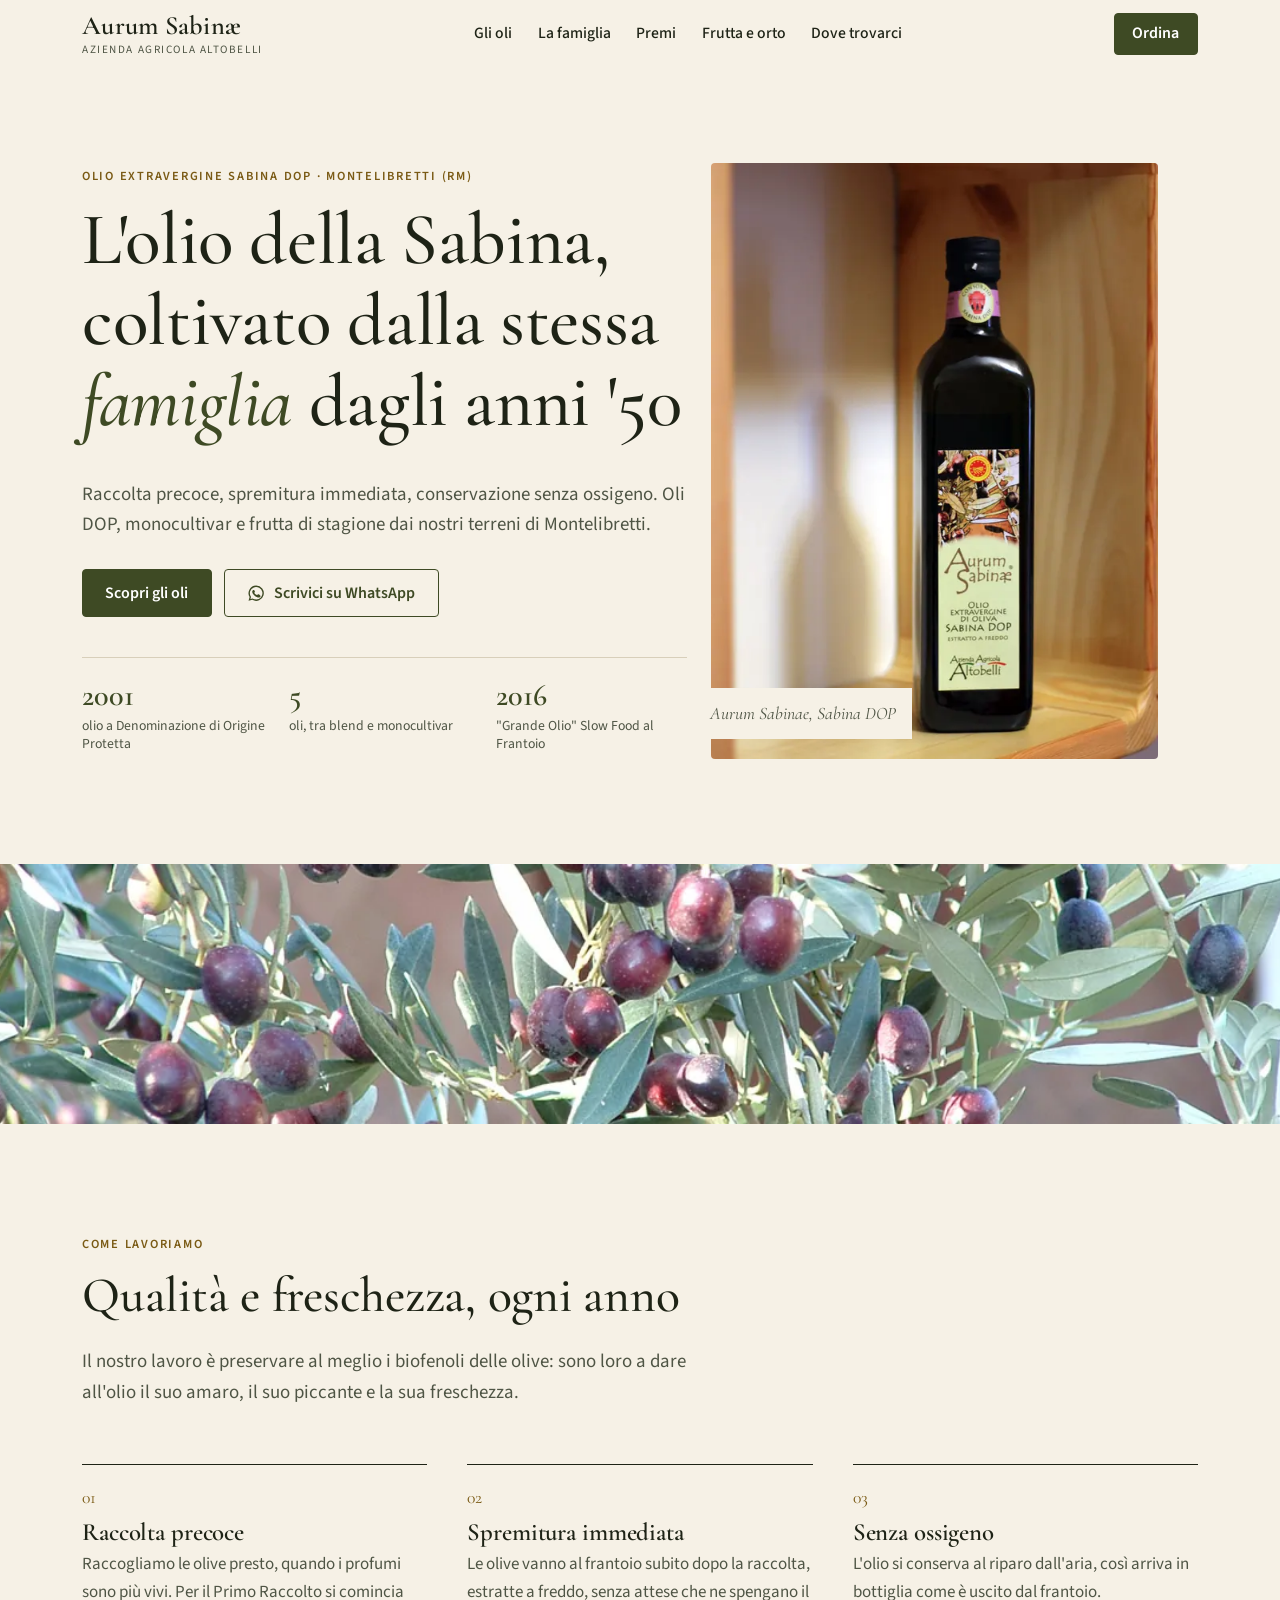
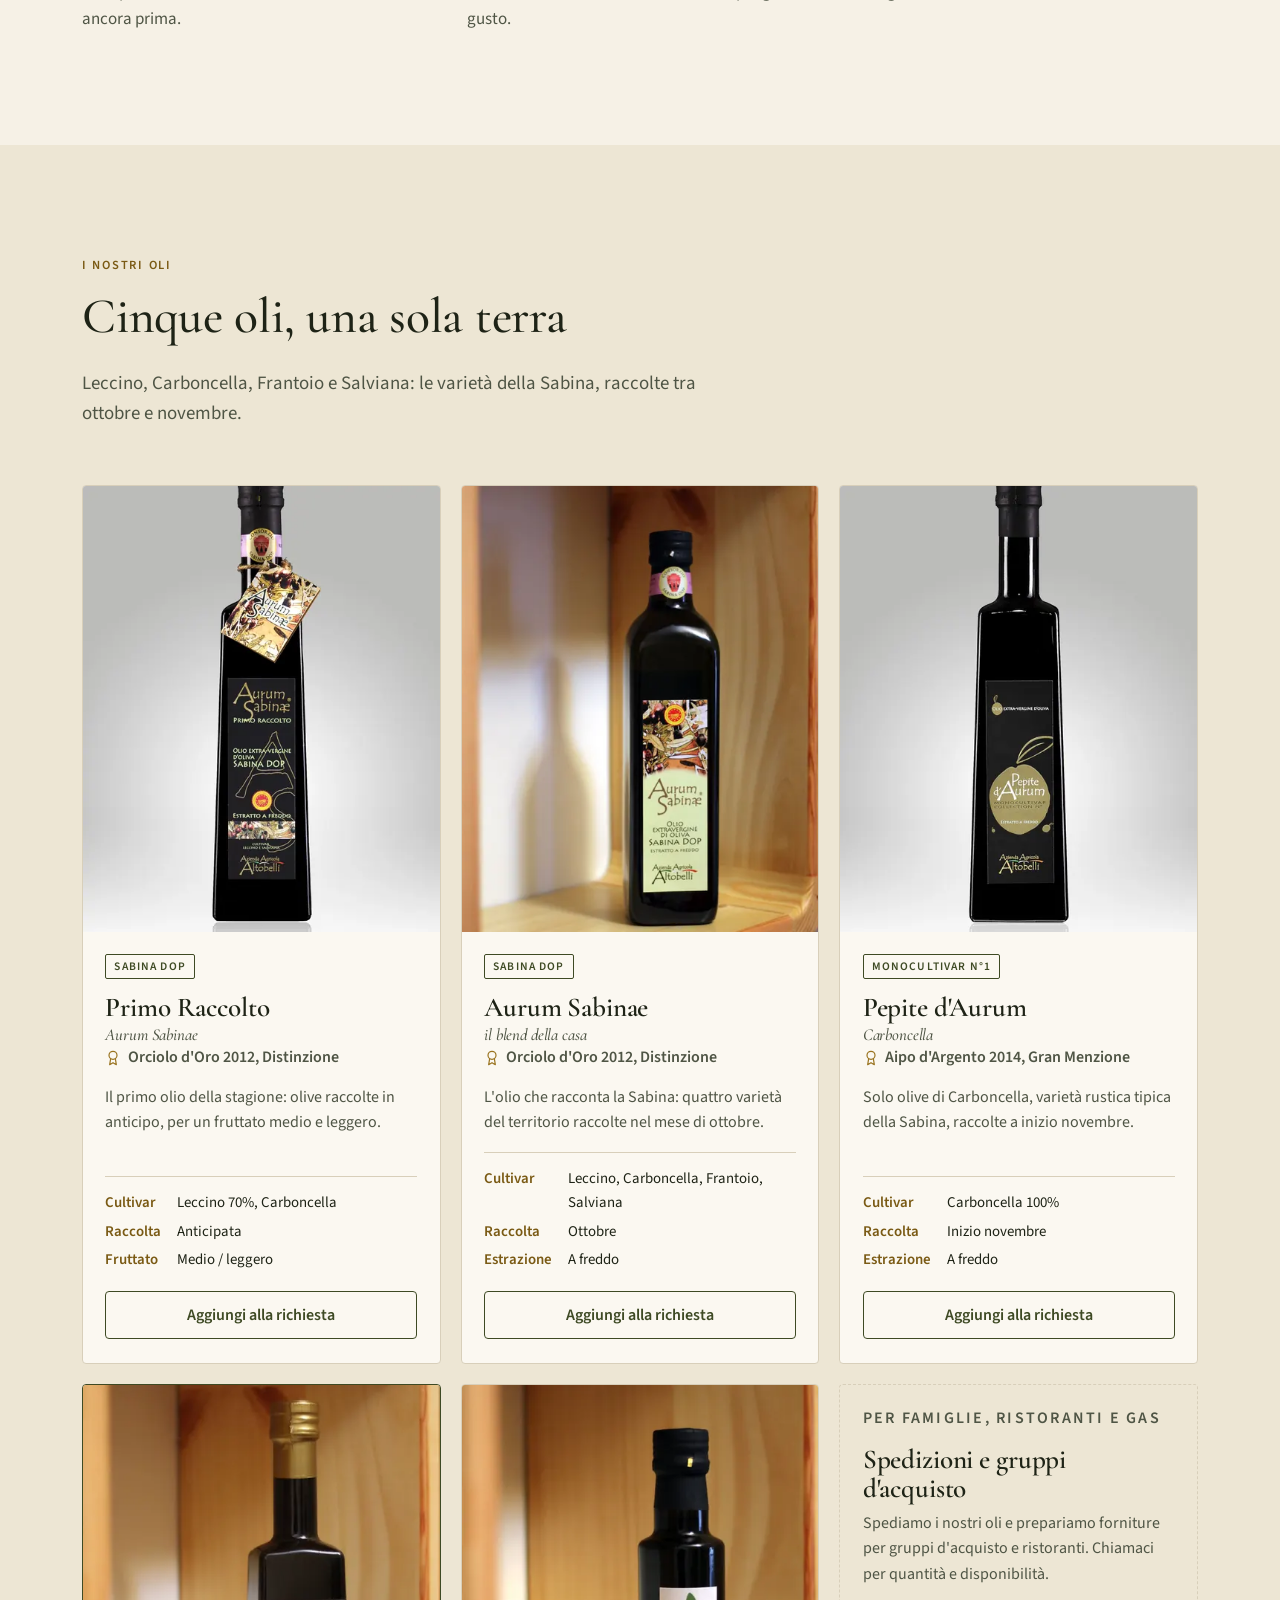
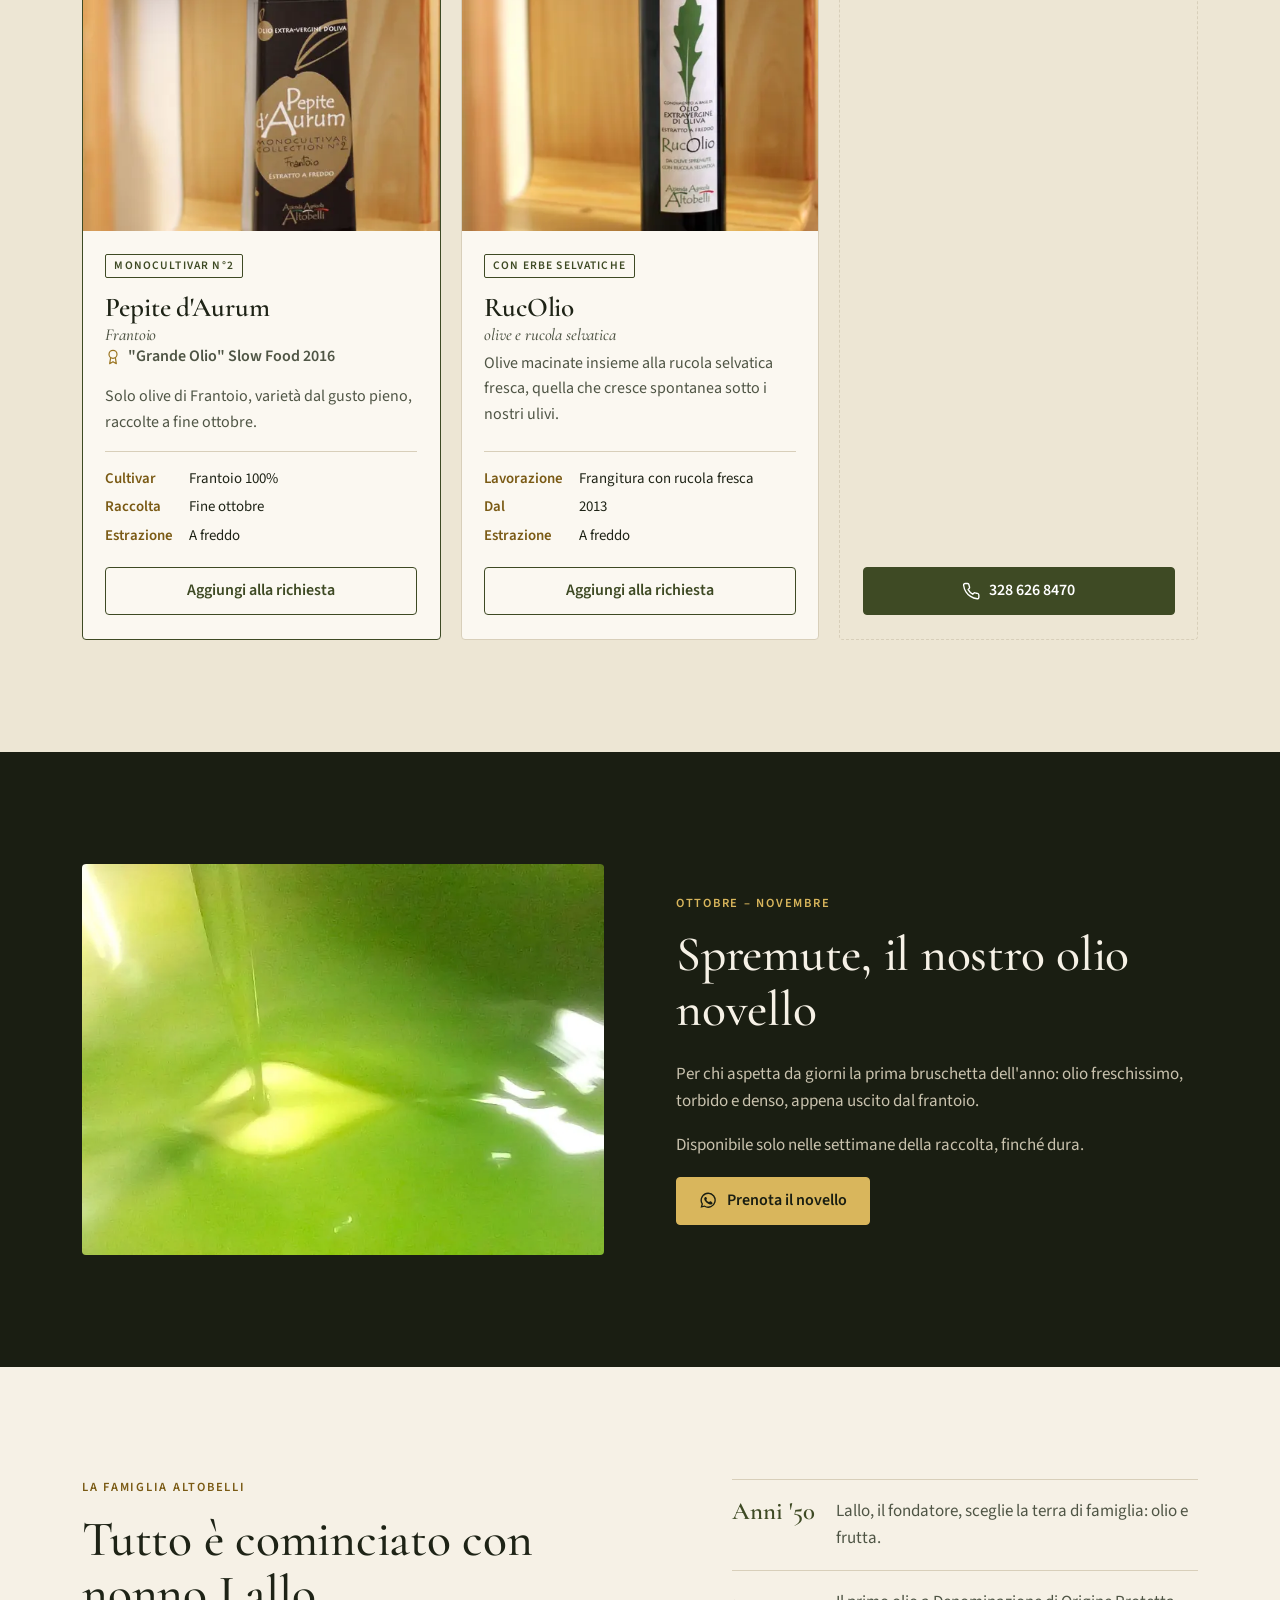
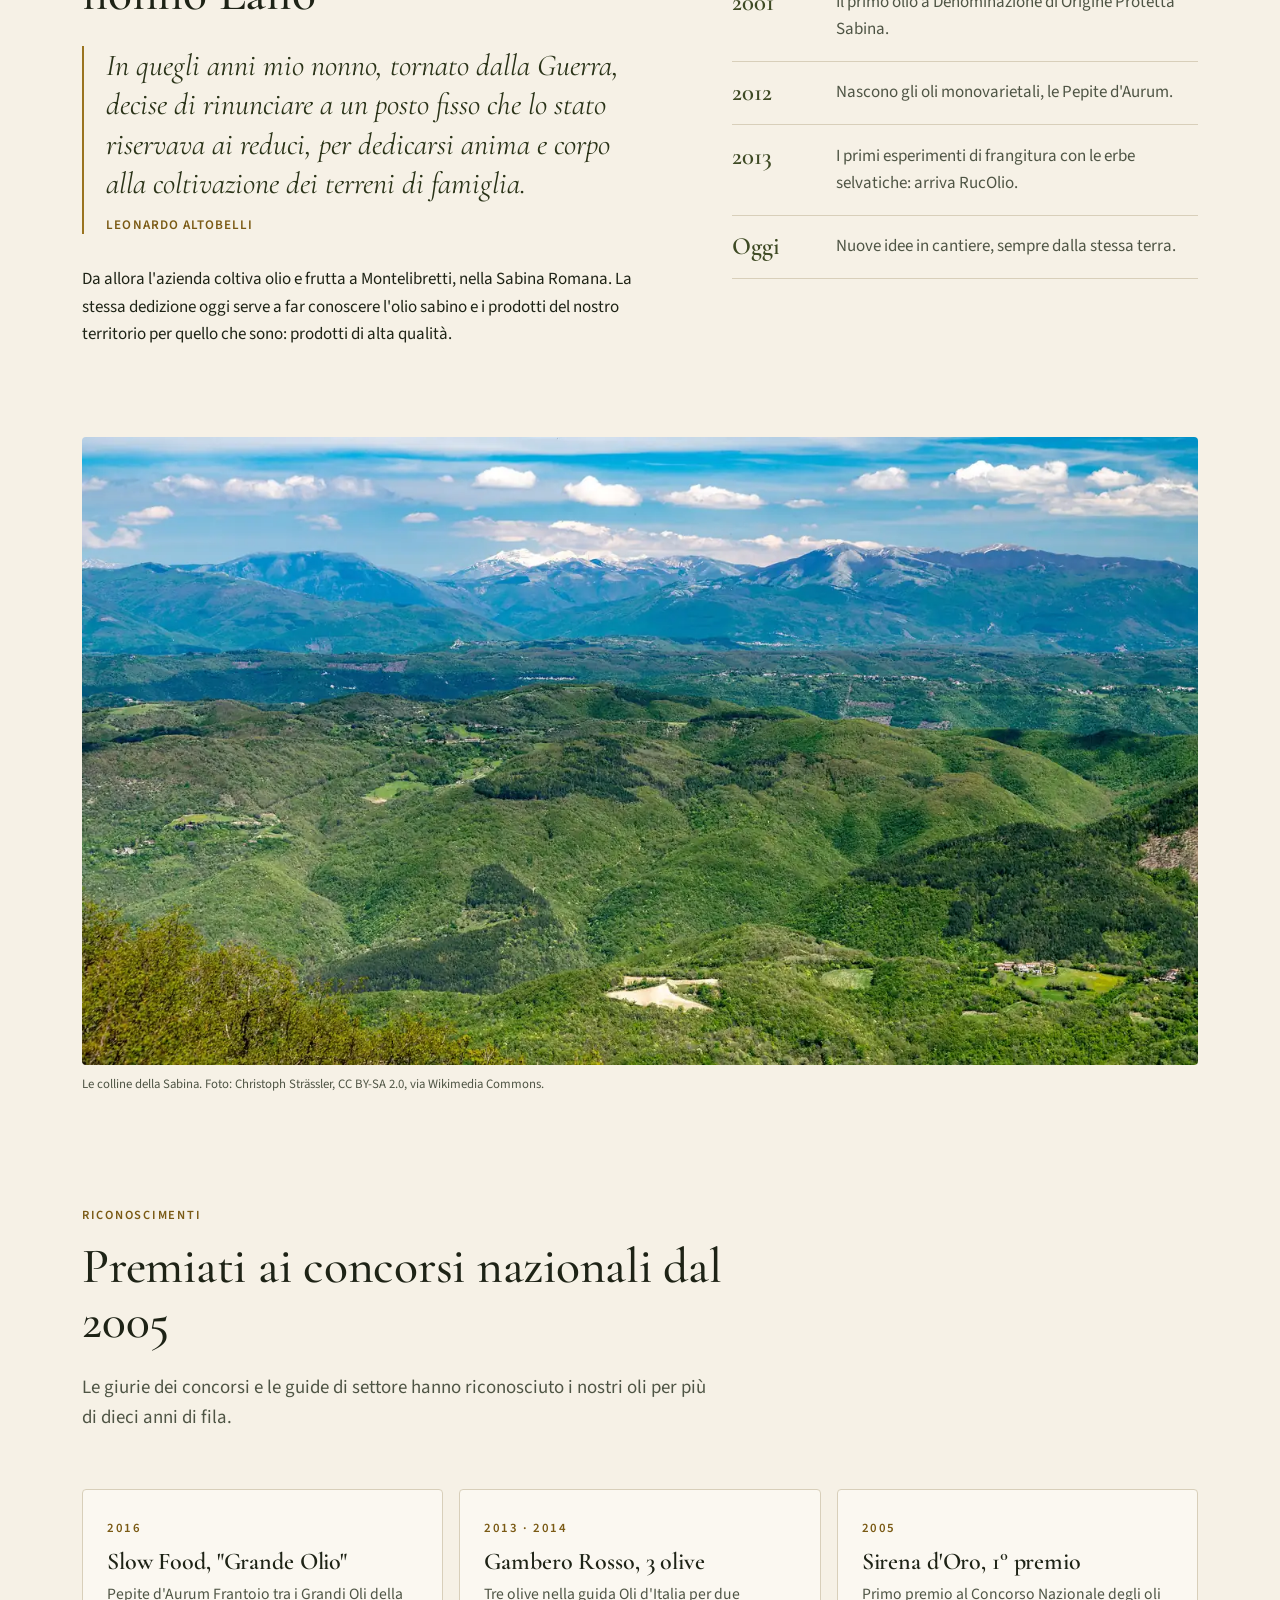
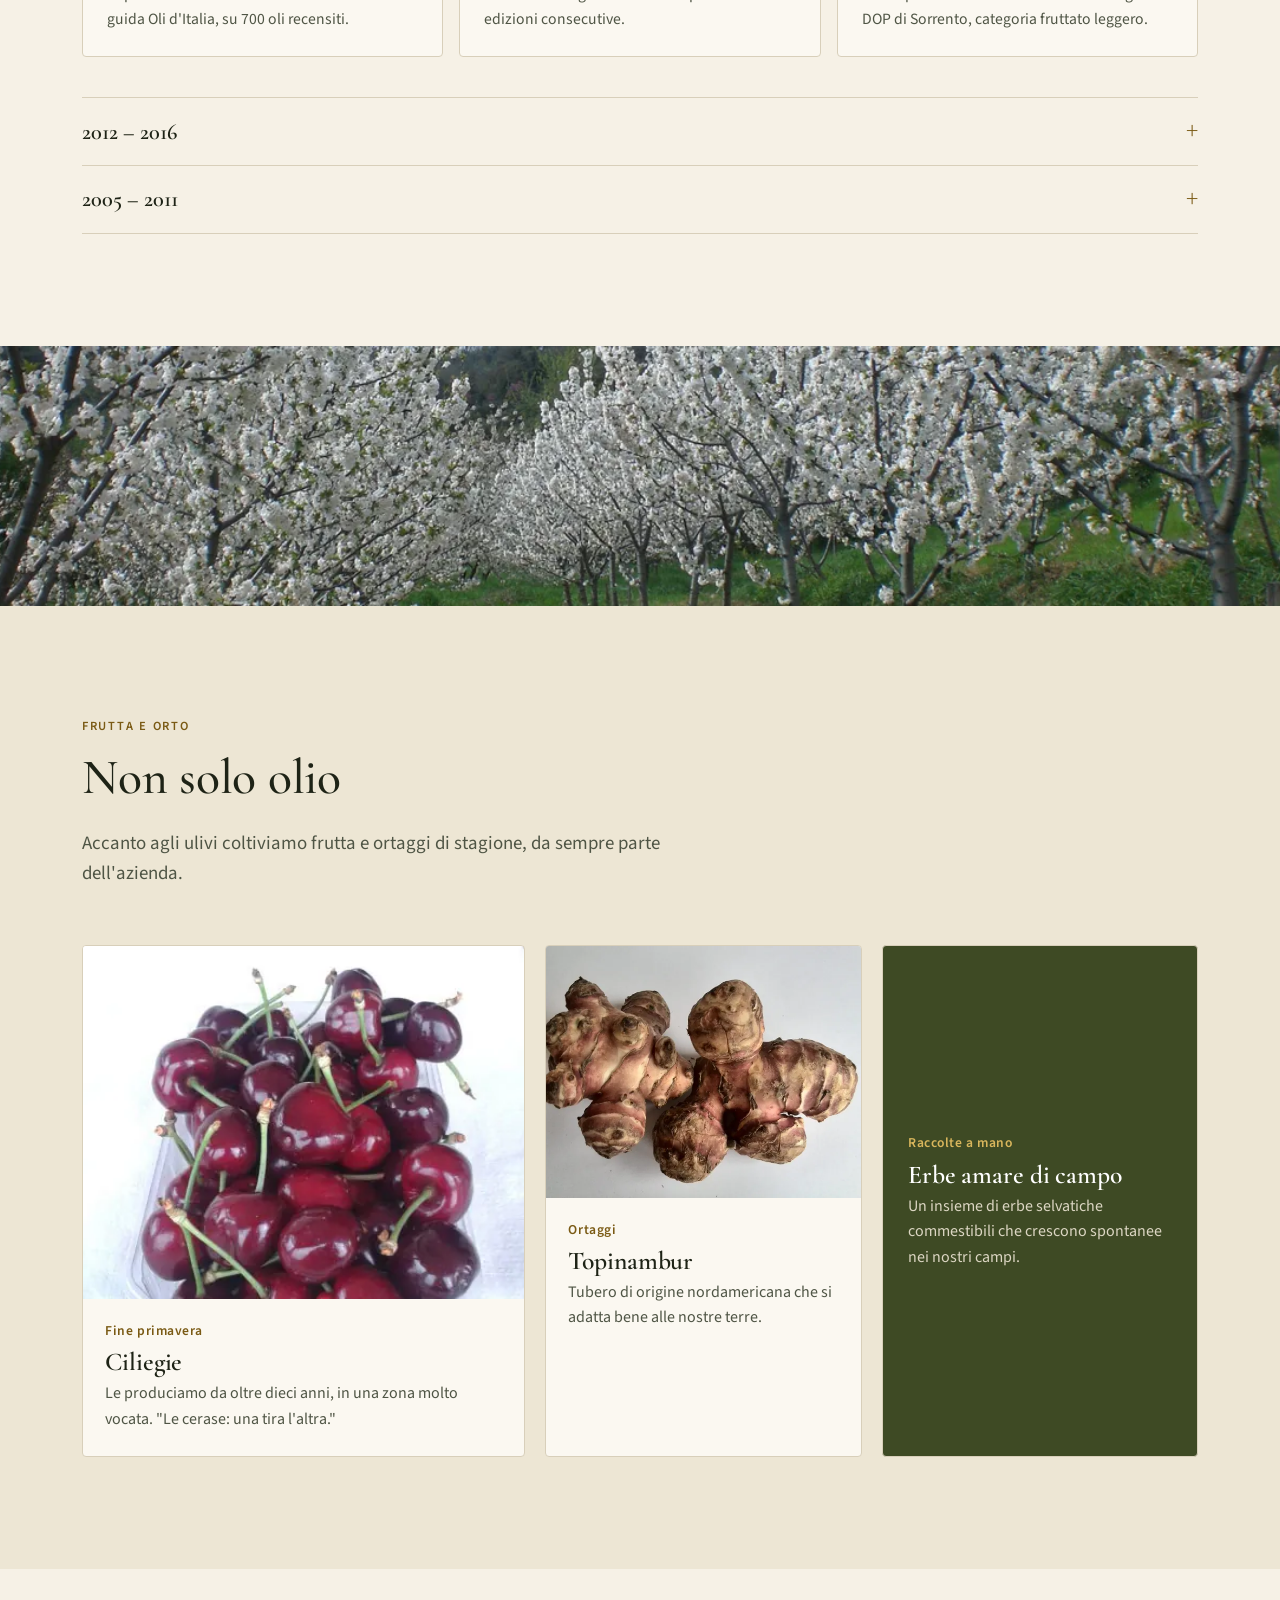
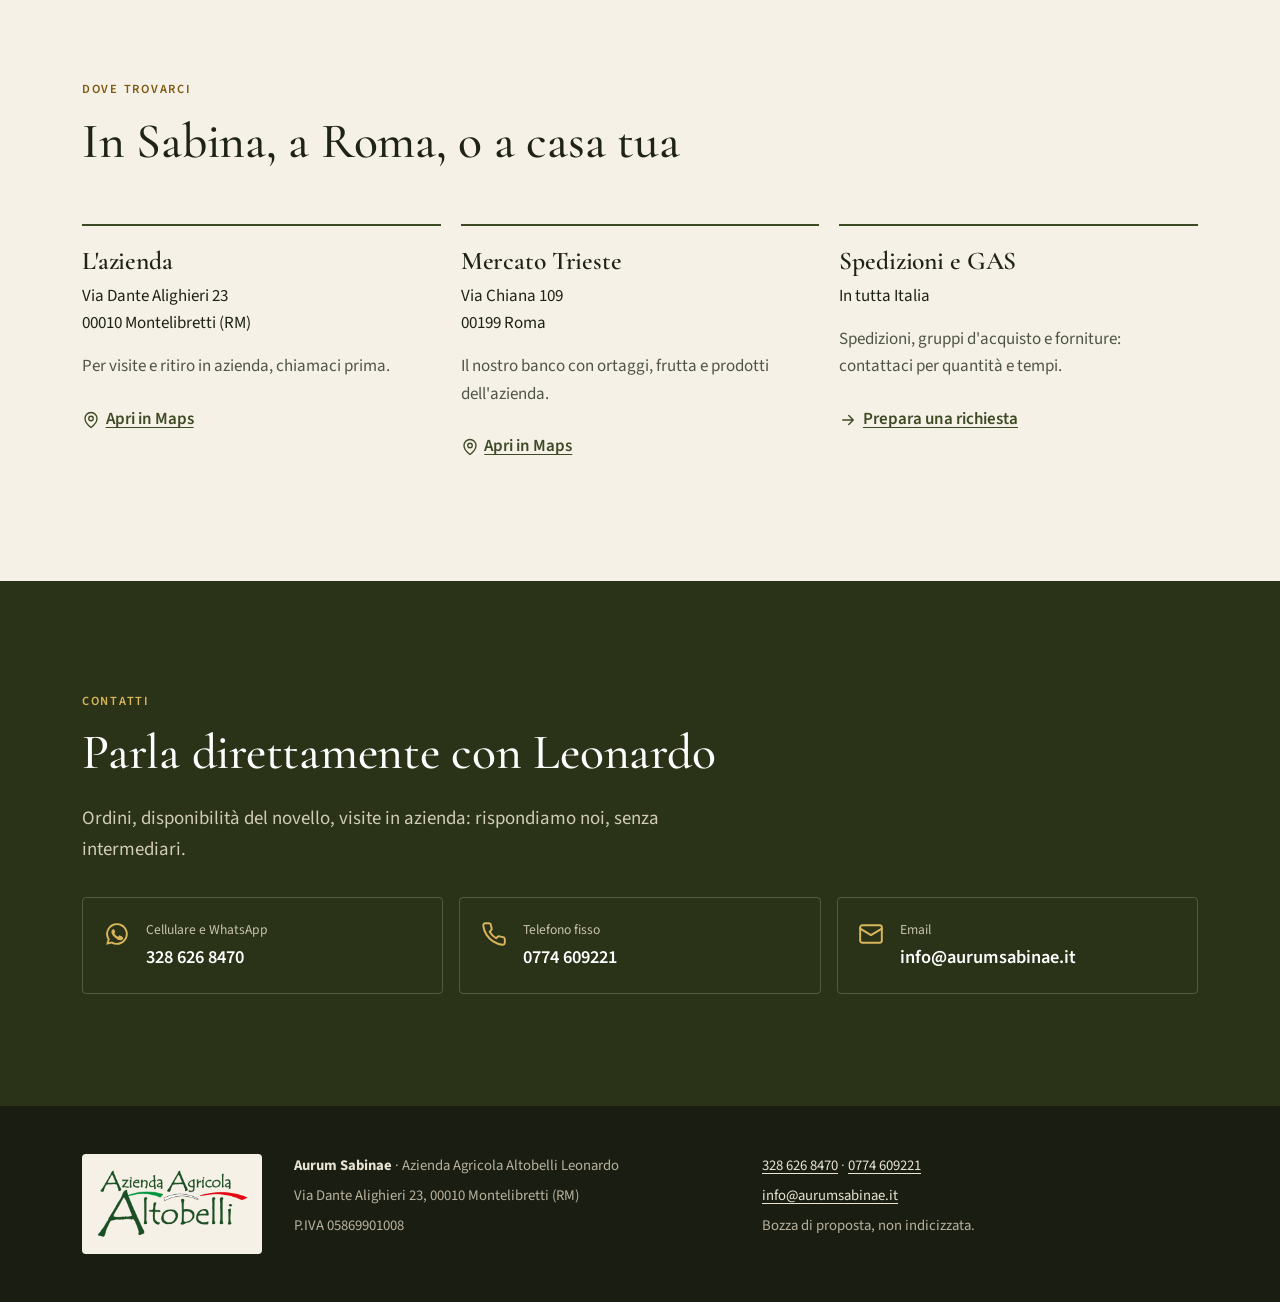
==== index.html @ de62188a "Bozza sito Aurum Sabinae Co-Authored-By: Claude Opus 5.5 <noreply@anthropic.com>" ====
<!doctype html>
<html lang="it">
<head>
  <meta charset="utf-8">
  <meta name="viewport" content="width=device-width, initial-scale=1">
  <meta name="robots" content="noindex">
  <title>Aurum Sabinae · Olio extravergine Sabina DOP da Montelibretti</title>
  <meta name="description" content="Azienda Agricola Altobelli: olio extravergine Sabina DOP, monocultivar Pepite d'Aurum, RucOlio e frutta di stagione, da Montelibretti nella Sabina Romana.">
  <meta name="theme-color" content="#F6F1E6">
  <link rel="preconnect" href="https://fonts.googleapis.com">
  <link rel="preconnect" href="https://fonts.gstatic.com" crossorigin>
  <link href="https://fonts.googleapis.com/css2?family=Cormorant+Garamond:ital,wght@0,500;0,600;1,500&family=Source+Sans+3:wght@400;600&display=swap" rel="stylesheet">
  <link rel="preload" as="image" href="img/hero-bottiglia-560.webp" imagesrcset="img/hero-bottiglia-560.webp 560w, img/hero-bottiglia-772.webp 772w" imagesizes="(min-width: 900px) 460px, 90vw">
  <link rel="stylesheet" href="css/style.css">
  <link rel="icon" href="data:image/svg+xml,%3Csvg xmlns='http://www.w3.org/2000/svg' viewBox='0 0 32 32'%3E%3Ccircle cx='16' cy='16' r='15' fill='%233E4A24'/%3E%3Ctext x='16' y='22' font-family='Georgia' font-size='17' text-anchor='middle' fill='%23D9B65C'%3EA%3C/text%3E%3C/svg%3E">
</head>
<body>
<svg width="0" height="0" style="position:absolute" aria-hidden="true">
  <symbol id="i-phone" viewBox="0 0 24 24" fill="none" stroke="currentColor" stroke-width="1.8" stroke-linecap="round" stroke-linejoin="round"><path d="M22 16.9v3a2 2 0 0 1-2.2 2 19.8 19.8 0 0 1-8.6-3.1 19.5 19.5 0 0 1-6-6A19.8 19.8 0 0 1 2.1 4.2 2 2 0 0 1 4.1 2h3a2 2 0 0 1 2 1.7c.1.9.4 1.9.7 2.8a2 2 0 0 1-.5 2.1L8 9.9a16 16 0 0 0 6 6l1.3-1.3a2 2 0 0 1 2.1-.4c.9.3 1.8.6 2.8.7a2 2 0 0 1 1.7 2z"/></symbol>
  <symbol id="i-wa" viewBox="0 0 24 24" fill="currentColor"><path d="M12 2a10 10 0 0 0-8.6 15.1L2 22l5-1.3A10 10 0 1 0 12 2zm0 18.2a8.2 8.2 0 0 1-4.2-1.1l-.3-.2-3 .8.8-2.9-.2-.3A8.2 8.2 0 1 1 12 20.2zm4.5-6.1c-.2-.1-1.5-.7-1.7-.8-.2-.1-.4-.1-.6.1l-.8 1c-.1.2-.3.2-.5.1a6.7 6.7 0 0 1-3.3-2.9c-.2-.4.2-.4.7-1.3.1-.2 0-.3 0-.4l-.8-1.8c-.2-.5-.4-.4-.6-.4h-.5a1 1 0 0 0-.7.3 3 3 0 0 0-.9 2.2 5.2 5.2 0 0 0 1.1 2.8 11.9 11.9 0 0 0 4.6 4c1.7.7 2.4.8 3.2.7.5-.1 1.5-.6 1.8-1.2.2-.6.2-1.1.1-1.2l-.5-.3z"/></symbol>
  <symbol id="i-mail" viewBox="0 0 24 24" fill="none" stroke="currentColor" stroke-width="1.8" stroke-linecap="round" stroke-linejoin="round"><rect x="2" y="4" width="20" height="16" rx="2"/><path d="m22 7-10 6L2 7"/></symbol>
  <symbol id="i-pin" viewBox="0 0 24 24" fill="none" stroke="currentColor" stroke-width="1.8" stroke-linecap="round" stroke-linejoin="round"><path d="M20 10c0 6-8 12-8 12S4 16 4 10a8 8 0 0 1 16 0z"/><circle cx="12" cy="10" r="3"/></symbol>
  <symbol id="i-arrow" viewBox="0 0 24 24" fill="none" stroke="currentColor" stroke-width="1.8" stroke-linecap="round" stroke-linejoin="round"><path d="M5 12h14M13 6l6 6-6 6"/></symbol>
  <symbol id="i-award" viewBox="0 0 24 24" fill="none" stroke="currentColor" stroke-width="1.8" stroke-linecap="round" stroke-linejoin="round"><circle cx="12" cy="8" r="6"/><path d="M15.5 13 17 22l-5-3-5 3 1.5-9"/></symbol>
  <symbol id="i-menu" viewBox="0 0 24 24" fill="none" stroke="currentColor" stroke-width="1.8" stroke-linecap="round"><path d="M4 7h16M4 12h16M4 17h16"/></symbol>
</svg>

<a class="skip" href="#contenuto">Vai al contenuto</a>

<header class="site-header" id="top">
  <div class="wrap">
    <a class="brand" href="index.html" aria-label="Aurum Sabinae, home">
      <span class="brand__name">Aurum Sabinæ</span>
      <span class="brand__sub">Azienda Agricola Altobelli</span>
    </a>
    <nav class="nav" aria-label="Principale">
      <ul>
        <li><a href="#oli">Gli oli</a></li>
        <li><a href="#famiglia">La famiglia</a></li>
        <li><a href="#premi">Premi</a></li>
        <li><a href="#frutta">Frutta e orto</a></li>
        <li><a href="#dove">Dove trovarci</a></li>
      </ul>
    </nav>
    <a class="btn header-cta" href="ordina.html">Ordina</a>
    <button class="menu-btn" type="button" aria-expanded="false" aria-controls="mobile-nav">
      <svg aria-hidden="true"><use href="#i-menu"/></svg>Menu
    </button>
  </div>
  <nav class="mobile-nav" id="mobile-nav" aria-label="Menu mobile" hidden>
    <ul>
      <li><a href="#oli">Gli oli</a></li>
      <li><a href="#famiglia">La famiglia</a></li>
      <li><a href="#premi">Premi</a></li>
      <li><a href="#frutta">Frutta e orto</a></li>
      <li><a href="#dove">Dove trovarci</a></li>
      <li><a href="ordina.html">Ordina</a></li>
    </ul>
  </nav>
</header>

<main id="contenuto">

  <section class="hero" aria-labelledby="hero-title">
    <div class="wrap">
      <div>
        <p class="eyebrow">Olio extravergine Sabina DOP · Montelibretti (RM)</p>
        <h1 id="hero-title">L'olio della Sabina, coltivato dalla stessa <em>famiglia</em> dagli anni '50</h1>
        <p class="lead">Raccolta precoce, spremitura immediata, conservazione senza ossigeno. Oli DOP, monocultivar e frutta di stagione dai nostri terreni di Montelibretti.</p>
        <div class="hero__actions">
          <a class="btn" href="#oli">Scopri gli oli</a>
          <a class="btn btn--ghost" href="https://wa.me/393286268470?text=Buongiorno%2C%20vorrei%20informazioni%20sull%27olio%20Aurum%20Sabinae" target="_blank" rel="noopener">
            <svg aria-hidden="true"><use href="#i-wa"/></svg>Scrivici su WhatsApp
          </a>
        </div>
        <ul class="hero__facts">
          <li><strong>2001</strong><span>olio a Denominazione di Origine Protetta</span></li>
          <li><strong>5</strong><span>oli, tra blend e monocultivar</span></li>
          <li><strong>2016</strong><span>"Grande Olio" Slow Food al Frantoio</span></li>
        </ul>
      </div>
      <figure class="hero__media">
        <img src="img/hero-bottiglia-560.webp" srcset="img/hero-bottiglia-560.webp 560w, img/hero-bottiglia-772.webp 772w" sizes="(min-width: 900px) 460px, 90vw" width="560" height="746" alt="Bottiglia di olio extravergine Aurum Sabinae Sabina DOP su una mensola di legno" fetchpriority="high">
        <figcaption>Aurum Sabinae, Sabina DOP</figcaption>
      </figure>
    </div>
  </section>

  <figure class="band">
    <img src="img/olive-1170.webp" width="1170" height="220" alt="Rami di ulivo carichi di olive mature" loading="lazy">
  </figure>

  <section class="section" aria-labelledby="metodo-title">
    <div class="wrap">
      <div class="section-head reveal">
        <p class="eyebrow">Come lavoriamo</p>
        <h2 id="metodo-title">Qualità e freschezza, ogni anno</h2>
        <p class="lead">Il nostro lavoro è preservare al meglio i biofenoli delle olive: sono loro a dare all'olio il suo amaro, il suo piccante e la sua freschezza.</p>
      </div>
      <ol class="method reveal">
        <li>
          <h3>Raccolta precoce</h3>
          <p>Raccogliamo le olive presto, quando i profumi sono più vivi. Per il Primo Raccolto si comincia ancora prima.</p>
        </li>
        <li>
          <h3>Spremitura immediata</h3>
          <p>Le olive vanno al frantoio subito dopo la raccolta, estratte a freddo, senza attese che ne spengano il gusto.</p>
        </li>
        <li>
          <h3>Senza ossigeno</h3>
          <p>L'olio si conserva al riparo dall'aria, così arriva in bottiglia come è uscito dal frantoio.</p>
        </li>
      </ol>
    </div>
  </section>

  <section class="section oils" id="oli" aria-labelledby="oli-title">
    <div class="wrap">
      <div class="section-head reveal">
        <p class="eyebrow">I nostri oli</p>
        <h2 id="oli-title">Cinque oli, una sola terra</h2>
        <p class="lead">Leccino, Carboncella, Frantoio e Salviana: le varietà della Sabina, raccolte tra ottobre e novembre.</p>
      </div>

      <div class="oil-grid">
        <article class="oil reveal">
          <div class="oil__img"><img src="img/primo-raccolto-480.webp" srcset="img/primo-raccolto-480.webp 480w, img/primo-raccolto-760.webp 760w" sizes="(min-width: 1000px) 370px, (min-width: 620px) 45vw, 92vw" width="480" height="600" alt="Bottiglia di Aurum Sabinae Primo Raccolto" loading="lazy"></div>
          <div class="oil__body">
            <span class="tag">Sabina DOP</span>
            <h3>Primo Raccolto <small>Aurum Sabinae</small></h3>
            <p class="award"><svg aria-hidden="true"><use href="#i-award"/></svg>Orciolo d'Oro 2012, Distinzione</p>
            <p>Il primo olio della stagione: olive raccolte in anticipo, per un fruttato medio e leggero.</p>
            <dl class="specs">
              <dt>Cultivar</dt><dd>Leccino 70%, Carboncella</dd>
              <dt>Raccolta</dt><dd>Anticipata</dd>
              <dt>Fruttato</dt><dd>Medio / leggero</dd>
            </dl>
            <a class="btn btn--ghost" href="ordina.html#primo-raccolto">Aggiungi alla richiesta</a>
          </div>
        </article>

        <article class="oil reveal">
          <div class="oil__img"><img src="img/aurum-sabinae-480.webp" srcset="img/aurum-sabinae-480.webp 480w, img/aurum-sabinae-760.webp 760w" sizes="(min-width: 1000px) 370px, (min-width: 620px) 45vw, 92vw" width="480" height="600" alt="Bottiglia di Aurum Sabinae Sabina DOP" loading="lazy"></div>
          <div class="oil__body">
            <span class="tag">Sabina DOP</span>
            <h3>Aurum Sabinae <small>il blend della casa</small></h3>
            <p class="award"><svg aria-hidden="true"><use href="#i-award"/></svg>Orciolo d'Oro 2012, Distinzione</p>
            <p>L'olio che racconta la Sabina: quattro varietà del territorio raccolte nel mese di ottobre.</p>
            <dl class="specs">
              <dt>Cultivar</dt><dd>Leccino, Carboncella, Frantoio, Salviana</dd>
              <dt>Raccolta</dt><dd>Ottobre</dd>
              <dt>Estrazione</dt><dd>A freddo</dd>
            </dl>
            <a class="btn btn--ghost" href="ordina.html#aurum-sabinae">Aggiungi alla richiesta</a>
          </div>
        </article>

        <article class="oil reveal">
          <div class="oil__img"><img src="img/pepite-carboncella-480.webp" srcset="img/pepite-carboncella-480.webp 480w, img/pepite-carboncella-760.webp 760w" sizes="(min-width: 1000px) 370px, (min-width: 620px) 45vw, 92vw" width="480" height="600" alt="Bottiglia di Pepite d'Aurum monocultivar" loading="lazy"></div>
          <div class="oil__body">
            <span class="tag">Monocultivar n°1</span>
            <h3>Pepite d'Aurum <small>Carboncella</small></h3>
            <p class="award"><svg aria-hidden="true"><use href="#i-award"/></svg>Aipo d'Argento 2014, Gran Menzione</p>
            <p>Solo olive di Carboncella, varietà rustica tipica della Sabina, raccolte a inizio novembre.</p>
            <dl class="specs">
              <dt>Cultivar</dt><dd>Carboncella 100%</dd>
              <dt>Raccolta</dt><dd>Inizio novembre</dd>
              <dt>Estrazione</dt><dd>A freddo</dd>
            </dl>
            <a class="btn btn--ghost" href="ordina.html#pepite-carboncella">Aggiungi alla richiesta</a>
          </div>
        </article>

        <article class="oil oil--feature reveal">
          <div class="oil__img"><img src="img/pepite-frantoio-480.webp" srcset="img/pepite-frantoio-480.webp 480w, img/pepite-frantoio-640.webp 640w" sizes="(min-width: 1000px) 370px, (min-width: 620px) 45vw, 92vw" width="480" height="599" alt="Bottiglia di Pepite d'Aurum monocultivar Frantoio" loading="lazy"></div>
          <div class="oil__body">
            <span class="tag">Monocultivar n°2</span>
            <h3>Pepite d'Aurum <small>Frantoio</small></h3>
            <p class="award"><svg aria-hidden="true"><use href="#i-award"/></svg>"Grande Olio" Slow Food 2016</p>
            <p>Solo olive di Frantoio, varietà dal gusto pieno, raccolte a fine ottobre.</p>
            <dl class="specs">
              <dt>Cultivar</dt><dd>Frantoio 100%</dd>
              <dt>Raccolta</dt><dd>Fine ottobre</dd>
              <dt>Estrazione</dt><dd>A freddo</dd>
            </dl>
            <a class="btn btn--ghost" href="ordina.html#pepite-frantoio">Aggiungi alla richiesta</a>
          </div>
        </article>

        <article class="oil reveal">
          <div class="oil__img"><img src="img/rucolio-480.webp" srcset="img/rucolio-480.webp 480w, img/rucolio-700.webp 700w" sizes="(min-width: 1000px) 370px, (min-width: 620px) 45vw, 92vw" width="480" height="600" alt="Bottiglia di RucOlio, olio con rucola selvatica" loading="lazy"></div>
          <div class="oil__body">
            <span class="tag">Con erbe selvatiche</span>
            <h3>RucOlio <small>olive e rucola selvatica</small></h3>
            <p>Olive macinate insieme alla rucola selvatica fresca, quella che cresce spontanea sotto i nostri ulivi.</p>
            <dl class="specs">
              <dt>Lavorazione</dt><dd>Frangitura con rucola fresca</dd>
              <dt>Dal</dt><dd>2013</dd>
              <dt>Estrazione</dt><dd>A freddo</dd>
            </dl>
            <a class="btn btn--ghost" href="ordina.html#rucolio">Aggiungi alla richiesta</a>
          </div>
        </article>

        <article class="oil reveal" style="justify-content:center;background:transparent;border-style:dashed">
          <div class="oil__body" style="justify-content:center">
            <p class="eyebrow">Per famiglie, ristoranti e GAS</p>
            <h3>Spedizioni e gruppi d'acquisto</h3>
            <p>Spediamo i nostri oli e prepariamo forniture per gruppi d'acquisto e ristoranti. Chiamaci per quantità e disponibilità.</p>
            <a class="btn" href="tel:+393286268470" style="margin-top:auto"><svg aria-hidden="true"><use href="#i-phone"/></svg>328 626 8470</a>
          </div>
        </article>
      </div>
    </div>
  </section>

  <section class="section novello" aria-labelledby="novello-title">
    <div class="wrap">
      <img src="img/olio-verde-788.webp" width="788" height="588" alt="Olio novello verde intenso appena spremuto" loading="lazy">
      <div class="reveal">
        <p class="eyebrow">Ottobre – novembre</p>
        <h2 id="novello-title">Spremute, il nostro olio novello</h2>
        <p>Per chi aspetta da giorni la prima bruschetta dell'anno: olio freschissimo, torbido e denso, appena uscito dal frantoio.</p>
        <p>Disponibile solo nelle settimane della raccolta, finché dura.</p>
        <a class="btn btn--light" href="https://wa.me/393286268470?text=Buongiorno%2C%20vorrei%20prenotare%20l%27olio%20novello%20Spremute" target="_blank" rel="noopener"><svg aria-hidden="true"><use href="#i-wa"/></svg>Prenota il novello</a>
      </div>
    </div>
  </section>

  <section class="section" id="famiglia" aria-labelledby="famiglia-title">
    <div class="wrap story">
      <div class="reveal">
        <p class="eyebrow">La famiglia Altobelli</p>
        <h2 id="famiglia-title">Tutto è cominciato con nonno Lallo</h2>
        <blockquote class="quote">
          In quegli anni mio nonno, tornato dalla Guerra, decise di rinunciare a un posto fisso che lo stato riservava ai reduci, per dedicarsi anima e corpo alla coltivazione dei terreni di famiglia.
          <cite>Leonardo Altobelli</cite>
        </blockquote>
        <p>Da allora l'azienda coltiva olio e frutta a Montelibretti, nella Sabina Romana. La stessa dedizione oggi serve a far conoscere l'olio sabino e i prodotti del nostro territorio per quello che sono: prodotti di alta qualità.</p>
      </div>
      <div class="reveal">
        <ol class="timeline">
          <li><b>Anni '50</b><span>Lallo, il fondatore, sceglie la terra di famiglia: olio e frutta.</span></li>
          <li><b>2001</b><span>Il primo olio a Denominazione di Origine Protetta Sabina.</span></li>
          <li><b>2012</b><span>Nascono gli oli monovarietali, le Pepite d'Aurum.</span></li>
          <li><b>2013</b><span>I primi esperimenti di frangitura con le erbe selvatiche: arriva RucOlio.</span></li>
          <li><b>Oggi</b><span>Nuove idee in cantiere, sempre dalla stessa terra.</span></li>
        </ol>
      </div>
    </div>
    <div class="wrap" style="margin-top:clamp(3rem,6vw,4.5rem)">
      <figure class="territory reveal">
        <img src="img/sabina-colline-900.webp" srcset="img/sabina-colline-900.webp 900w, img/sabina-colline-1400.webp 1400w" sizes="(min-width: 1180px) 1116px, 94vw" width="900" height="506" alt="Panorama sulle colline della Sabina" loading="lazy">
        <figcaption>Le colline della Sabina. Foto: Christoph Strässler, CC BY-SA 2.0, via Wikimedia Commons.</figcaption>
      </figure>
    </div>
  </section>

  <section class="section" id="premi" aria-labelledby="premi-title" style="padding-top:0">
    <div class="wrap">
      <div class="section-head reveal">
        <p class="eyebrow">Riconoscimenti</p>
        <h2 id="premi-title">Premiati ai concorsi nazionali dal 2005</h2>
        <p class="lead">Le giurie dei concorsi e le guide di settore hanno riconosciuto i nostri oli per più di dieci anni di fila.</p>
      </div>
      <div class="awards-top">
        <article class="award-card reveal">
          <span class="year">2016</span>
          <h3>Slow Food, "Grande Olio"</h3>
          <p>Pepite d'Aurum Frantoio tra i Grandi Oli della guida Oli d'Italia, su 700 oli recensiti.</p>
        </article>
        <article class="award-card reveal">
          <span class="year">2013 · 2014</span>
          <h3>Gambero Rosso, 3 olive</h3>
          <p>Tre olive nella guida Oli d'Italia per due edizioni consecutive.</p>
        </article>
        <article class="award-card reveal">
          <span class="year">2005</span>
          <h3>Sirena d'Oro, 1° premio</h3>
          <p>Primo premio al Concorso Nazionale degli oli DOP di Sorrento, categoria fruttato leggero.</p>
        </article>
      </div>
      <div class="awards-list reveal">
        <details>
          <summary>2012 – 2016</summary>
          <ul>
            <li>2016 · Guida Oli d'Italia Slow Food: "Grande Olio" al monocultivar Frantoio</li>
            <li>2015 · Catalogo degli oli monovarietali ASSAM Marche: selezionato il monocultivar Carboncella</li>
            <li>2014 · Aipo d'Argento: Gran Menzione al Carboncella, categoria monovarietale</li>
            <li>2013 · 3 olive Gambero Rosso, guida Oli d'Italia 2014</li>
            <li>2012 · Orciolo d'Oro: Distinzione DOP fruttato leggero a Primo Raccolto e Aurum Sabinae</li>
            <li>2012 · Aipo d'Argento: Gran Menzione, olio DOP fruttato intenso</li>
            <li>2012 · Orii del Lazio: Menzione Speciale, Sabina DOP fruttato medio</li>
            <li>2012 · Ercole Olivario: finalista</li>
            <li>2012 · 3 olive Gambero Rosso, guida Oli d'Italia 2013</li>
          </ul>
        </details>
        <details>
          <summary>2005 – 2011</summary>
          <ul>
            <li>2011 · Orciolo d'Oro: Gran Menzione, fruttato leggero</li>
            <li>2010 · Migliori oli del Lazio, DOP Sabina fruttato leggero: 2° premio</li>
            <li>2010 · Orciolo d'Oro: Distinzione, fruttato leggero</li>
            <li>2009 · Migliori oli del Lazio, DOP Sabina fruttato leggero: 1° premio</li>
            <li>2009 · Orciolo d'Oro DOP e IGP: Gran Menzione, fruttato leggero</li>
            <li>2008 · Orciolo d'Oro: Distinzione, fruttato leggero</li>
            <li>2007 · Migliori oli del Lazio, DOP Sabina fruttato intenso: 1° premio</li>
            <li>2007 · Sirena d'Oro di Sorrento: Menzione di merito</li>
            <li>2006 · Migliori oli del Lazio, DOP Sabina fruttato intenso: 1° premio</li>
            <li>2006 · Orciolo d'Oro: 1° premio, fruttato leggero</li>
            <li>2006 · Sirena d'Oro di Sorrento: Menzione di merito</li>
            <li>2005 · Sirena d'Oro di Sorrento, oli DOP: 1° premio, fruttato leggero</li>
          </ul>
        </details>
      </div>
    </div>
  </section>

  <figure class="band">
    <img src="img/ciliegi-1170.webp" width="1170" height="220" alt="Filari di ciliegi in fiore" loading="lazy">
  </figure>

  <section class="section fruit" id="frutta" aria-labelledby="frutta-title">
    <div class="wrap">
      <div class="section-head reveal">
        <p class="eyebrow">Frutta e orto</p>
        <h2 id="frutta-title">Non solo olio</h2>
        <p class="lead">Accanto agli ulivi coltiviamo frutta e ortaggi di stagione, da sempre parte dell'azienda.</p>
      </div>
      <div class="fruit-grid">
        <article class="fruit-card fruit-card--wide reveal">
          <img src="img/ciliegie-408.webp" width="408" height="330" alt="Cestino di ciliegie rosse Aurum Sabinae" loading="lazy">
          <div>
            <span class="season">Fine primavera</span>
            <h3>Ciliegie</h3>
            <p>Le produciamo da oltre dieci anni, in una zona molto vocata. "Le cerase: una tira l'altra."</p>
          </div>
        </article>
        <article class="fruit-card reveal">
          <img src="img/topinambur-600.webp" width="600" height="480" alt="Tuberi di topinambur appena raccolti" loading="lazy">
          <div>
            <span class="season">Ortaggi</span>
            <h3>Topinambur</h3>
            <p>Tubero di origine nordamericana che si adatta bene alle nostre terre.</p>
          </div>
        </article>
        <article class="fruit-card herbs reveal">
          <div>
            <span class="season">Raccolte a mano</span>
            <h3>Erbe amare di campo</h3>
            <p>Un insieme di erbe selvatiche commestibili che crescono spontanee nei nostri campi.</p>
          </div>
        </article>
      </div>
    </div>
  </section>

  <section class="section" id="dove" aria-labelledby="dove-title">
    <div class="wrap">
      <div class="section-head reveal">
        <p class="eyebrow">Dove trovarci</p>
        <h2 id="dove-title">In Sabina, a Roma, o a casa tua</h2>
      </div>
      <div class="places">
        <div class="place reveal">
          <h3>L'azienda</h3>
          <address>Via Dante Alighieri 23<br>00010 Montelibretti (RM)</address>
          <p>Per visite e ritiro in azienda, chiamaci prima.</p>
          <a class="link-arrow" href="https://www.google.com/maps/search/?api=1&amp;query=Via+Dante+Alighieri+23%2C+00010+Montelibretti+RM" target="_blank" rel="noopener"><svg aria-hidden="true"><use href="#i-pin"/></svg>Apri in Maps</a>
        </div>
        <div class="place reveal">
          <h3>Mercato Trieste</h3>
          <address>Via Chiana 109<br>00199 Roma</address>
          <p>Il nostro banco con ortaggi, frutta e prodotti dell'azienda.</p>
          <a class="link-arrow" href="https://www.google.com/maps/search/?api=1&amp;query=Mercato+Trieste+Via+Chiana+109+Roma" target="_blank" rel="noopener"><svg aria-hidden="true"><use href="#i-pin"/></svg>Apri in Maps</a>
        </div>
        <div class="place reveal">
          <h3>Spedizioni e GAS</h3>
          <address>In tutta Italia</address>
          <p>Spedizioni, gruppi d'acquisto e forniture: contattaci per quantità e tempi.</p>
          <a class="link-arrow" href="ordina.html"><svg aria-hidden="true"><use href="#i-arrow"/></svg>Prepara una richiesta</a>
        </div>
      </div>
    </div>
  </section>

  <section class="section contact" id="contatti" aria-labelledby="contatti-title">
    <div class="wrap">
      <p class="eyebrow">Contatti</p>
      <h2 id="contatti-title">Parla direttamente con Leonardo</h2>
      <p class="lead">Ordini, disponibilità del novello, visite in azienda: rispondiamo noi, senza intermediari.</p>
      <div class="contact-grid">
        <a class="contact-item" href="https://wa.me/393286268470" target="_blank" rel="noopener">
          <svg aria-hidden="true"><use href="#i-wa"/></svg>
          <span><small>Cellulare e WhatsApp</small><strong>328 626 8470</strong></span>
        </a>
        <a class="contact-item" href="tel:+390774609221">
          <svg aria-hidden="true"><use href="#i-phone"/></svg>
          <span><small>Telefono fisso</small><strong>0774 609221</strong></span>
        </a>
        <a class="contact-item" href="mailto:info@aurumsabinae.it">
          <svg aria-hidden="true"><use href="#i-mail"/></svg>
          <span><small>Email</small><strong>info@aurumsabinae.it</strong></span>
        </a>
      </div>
    </div>
  </section>

</main>

<footer class="site-footer">
  <div class="wrap">
    <img src="img/logo-altobelli.png" width="480" height="252" alt="Azienda Agricola Altobelli" loading="lazy">
    <div>
      <p><strong style="color:#E9E3D2">Aurum Sabinae</strong> · Azienda Agricola Altobelli Leonardo</p>
      <p>Via Dante Alighieri 23, 00010 Montelibretti (RM)</p>
      <p>P.IVA 05869901008</p>
    </div>
    <div>
      <p><a href="tel:+393286268470">328 626 8470</a> · <a href="tel:+390774609221">0774 609221</a></p>
      <p><a href="mailto:info@aurumsabinae.it">info@aurumsabinae.it</a></p>
      <p>Bozza di proposta, non indicizzata.</p>
    </div>
  </div>
</footer>

<div class="quickbar">
  <a class="btn btn--ghost" href="tel:+393286268470"><svg aria-hidden="true"><use href="#i-phone"/></svg>Chiama</a>
  <a class="btn" href="https://wa.me/393286268470" target="_blank" rel="noopener"><svg aria-hidden="true"><use href="#i-wa"/></svg>WhatsApp</a>
</div>

<script src="js/main.js" defer></script>
</body>
</html>
---- css/style.css ----
/* Aurum Sabinae — bozza */
:root {
  --bg: #F6F1E6;
  --bg-alt: #EDE6D4;
  --card: #FBF8F1;
  --ink: #1E2316;
  --ink-soft: #4F5545;
  --olive: #3E4A24;
  --olive-deep: #2A3318;
  --gold: #9A7420;      /* solo decorativo / testo grande */
  --gold-text: #7A5A14; /* testo piccolo su crema, 5.6:1 */
  --gold-light: #D9B65C;
  --dark: #1A1E12;
  --line: #D8CFBA;
  --radius: 4px;
  --serif: "Cormorant Garamond", "Iowan Old Style", Georgia, serif;
  --sans: "Source Sans 3", system-ui, -apple-system, "Segoe UI", sans-serif;
  --wrap: 1180px;
  --pad: clamp(1rem, 4vw, 2rem);
}

*, *::before, *::after { box-sizing: border-box; }
html { -webkit-text-size-adjust: 100%; scroll-behavior: smooth; scroll-padding-top: 76px; }
body {
  margin: 0;
  background: var(--bg);
  color: var(--ink);
  font: 400 1.0625rem/1.6 var(--sans);
  text-rendering: optimizeLegibility;
}
img { max-width: 100%; height: auto; display: block; }
a { color: var(--olive); text-underline-offset: 3px; }
a:hover { color: var(--olive-deep); }
:focus-visible { outline: 2px solid var(--gold); outline-offset: 3px; }

h1, h2, h3 { font-family: var(--serif); font-weight: 600; line-height: 1.1; margin: 0 0 .5em; color: var(--ink); letter-spacing: -.005em; }
h1 { font-size: clamp(2.5rem, 7vw, 4.6rem); font-weight: 500; }
h2 { font-size: clamp(2rem, 4.5vw, 3.1rem); font-weight: 500; }
h3 { font-size: 1.6rem; }
p { margin: 0 0 1em; }

.wrap { width: 100%; max-width: var(--wrap); margin: 0 auto; padding: 0 var(--pad); }
.eyebrow {
  font: 600 .78rem/1.3 var(--sans);
  letter-spacing: .14em;
  text-transform: uppercase;
  color: var(--gold-text);
  margin: 0 0 1rem;
}
.lead { font-size: 1.18rem; color: var(--ink-soft); max-width: 36em; }
.section { padding: clamp(4rem, 9vw, 7rem) 0; }
.section-head { max-width: 40rem; margin-bottom: clamp(2rem, 5vw, 3.5rem); }
.section-head p:last-child { margin-bottom: 0; }
.skip { position: absolute; left: -999px; top: 0; background: var(--olive); color: #fff; padding: .6rem 1rem; z-index: 100; }
.skip:focus { left: 1rem; top: 1rem; }

/* Bottoni */
.btn {
  display: inline-flex; align-items: center; justify-content: center; gap: .55rem;
  min-height: 48px; padding: .75rem 1.4rem;
  border: 1px solid var(--olive); border-radius: var(--radius);
  background: var(--olive); color: #fff;
  font: 600 1rem/1.2 var(--sans); text-decoration: none; cursor: pointer;
  transition: background-color .2s, color .2s, border-color .2s;
}
.btn:hover { background: var(--olive-deep); border-color: var(--olive-deep); color: #fff; }
.btn--ghost { background: transparent; color: var(--olive); }
.btn--ghost:hover { background: var(--olive); color: #fff; }
.btn--light { background: var(--gold-light); border-color: var(--gold-light); color: var(--dark); }
.btn--light:hover { background: #E6C877; border-color: #E6C877; color: var(--dark); }
.btn svg { width: 1.15em; height: 1.15em; flex: none; }

/* Header */
.site-header {
  position: sticky; top: 0; z-index: 50;
  background: rgba(246, 241, 230, .94);
  backdrop-filter: saturate(140%) blur(8px);
  border-bottom: 1px solid transparent;
  transition: border-color .2s;
}
.site-header.is-scrolled { border-bottom-color: var(--line); }
.site-header .wrap { display: flex; align-items: center; justify-content: space-between; gap: 1rem; min-height: 68px; }
.brand { text-decoration: none; color: var(--ink); display: flex; flex-direction: column; line-height: 1; }
.brand__name { font-family: var(--serif); font-size: 1.65rem; font-weight: 600; letter-spacing: .01em; }
.brand__sub { font-size: .7rem; letter-spacing: .14em; text-transform: uppercase; color: var(--ink-soft); margin-top: .3rem; }
.nav { display: none; }
.nav ul { list-style: none; margin: 0; padding: 0; display: flex; gap: 1.6rem; }
.nav a { color: var(--ink); text-decoration: none; font-weight: 500; font-size: .98rem; padding: .5rem 0; border-bottom: 1px solid transparent; }
.nav a:hover, .nav a[aria-current="page"] { border-bottom-color: var(--gold); color: var(--ink); }
.header-cta { display: none; }
.menu-btn {
  display: inline-flex; align-items: center; gap: .5rem;
  min-height: 44px; padding: 0 .9rem; border: 1px solid var(--line); border-radius: var(--radius);
  background: transparent; color: var(--ink); font: 600 .95rem var(--sans); cursor: pointer;
}
.menu-btn svg { width: 20px; height: 20px; }
.mobile-nav { border-top: 1px solid var(--line); background: var(--bg); }
.mobile-nav[hidden] { display: none; }
.mobile-nav ul { list-style: none; margin: 0; padding: .5rem var(--pad) 1.25rem; }
.mobile-nav a { display: block; padding: .85rem 0; border-bottom: 1px solid var(--line); color: var(--ink); text-decoration: none; font-family: var(--serif); font-size: 1.45rem; }

@media (min-width: 960px) {
  .nav { display: block; }
  .header-cta { display: inline-flex; min-height: 42px; padding: .55rem 1.1rem; }
  .menu-btn, .mobile-nav { display: none !important; }
}

/* Hero */
.hero { padding: clamp(2.5rem, 6vw, 5rem) 0 clamp(3rem, 7vw, 5.5rem); }
.hero .wrap { display: grid; gap: 2.5rem; align-items: center; }
.hero h1 em { font-style: italic; color: var(--olive); }
.hero .lead { margin-bottom: 1.8rem; }
.hero__actions { display: flex; flex-wrap: wrap; gap: .75rem; }
.hero__facts {
  list-style: none; margin: 2.5rem 0 0; padding: 1.4rem 0 0; border-top: 1px solid var(--line);
  display: grid; grid-template-columns: repeat(3, 1fr); gap: 1rem;
}
.hero__facts strong { display: block; font-family: var(--serif); font-size: 1.9rem; font-weight: 600; color: var(--olive); line-height: 1; }
.hero__facts span { display: block; font-size: .86rem; color: var(--ink-soft); margin-top: .35rem; line-height: 1.35; }
.hero__media { position: relative; max-width: 460px; justify-self: center; width: 100%; }
.hero__media img { width: 100%; aspect-ratio: 3/4; object-fit: cover; border-radius: var(--radius); }
.hero__media figcaption {
  position: absolute; left: -1px; bottom: 1.25rem;
  background: var(--bg); padding: .7rem 1rem .7rem 0;
  font-family: var(--serif); font-style: italic; font-size: 1.1rem; color: var(--ink-soft);
}
@media (min-width: 900px) {
  .hero .wrap { grid-template-columns: 1.15fr .85fr; gap: 4rem; }
  .hero__media { justify-self: end; }
}

/* Fascia foto */
.band { margin: 0; }
.band img { width: 100%; height: clamp(140px, 22vw, 260px); object-fit: cover; }

/* Metodo */
.method { display: grid; gap: 2rem; counter-reset: step; }
.method li { list-style: none; border-top: 1px solid var(--ink); padding-top: 1.2rem; }
.method li::before {
  counter-increment: step; content: "0" counter(step);
  display: block; font-family: var(--serif); font-size: 1.1rem; color: var(--gold-text); margin-bottom: .4rem;
}
.method h3 { font-size: 1.55rem; margin-bottom: .35rem; }
.method p { color: var(--ink-soft); margin: 0; }
.method { padding: 0; margin: 0; }
@media (min-width: 760px) { .method { grid-template-columns: repeat(3, 1fr); gap: 2.5rem; } }
.note { margin-top: 2.5rem; font-size: .98rem; color: var(--ink-soft); max-width: 46rem; }

/* Oli */
.oils { background: var(--bg-alt); }
.oil-grid { display: grid; gap: 1.25rem; grid-template-columns: 1fr; }
@media (min-width: 620px) { .oil-grid { grid-template-columns: repeat(2, 1fr); } }
@media (min-width: 1000px) { .oil-grid { grid-template-columns: repeat(3, 1fr); } }
.oil {
  background: var(--card); border: 1px solid var(--line); border-radius: var(--radius);
  display: flex; flex-direction: column; overflow: hidden;
}
.oil__img { aspect-ratio: 4/5; background: #e9e6df; }
.oil__img img { width: 100%; height: 100%; object-fit: cover; }
.oil__body { padding: 1.4rem 1.4rem 1.5rem; display: flex; flex-direction: column; flex: 1; }
.tag {
  align-self: flex-start; font: 600 .72rem/1 var(--sans); letter-spacing: .1em; text-transform: uppercase;
  color: var(--olive); border: 1px solid currentColor; border-radius: 2px; padding: .35rem .5rem; margin-bottom: .9rem;
}
.oil h3 { font-size: 1.7rem; margin-bottom: .4rem; }
.oil h3 small { display: block; font-size: 1.05rem; font-style: italic; font-weight: 500; color: var(--ink-soft); margin-top: .2rem; }
.oil p { color: var(--ink-soft); font-size: 1rem; }
.specs { margin: auto 0 1.2rem; padding: .9rem 0 0; border-top: 1px solid var(--line); display: grid; grid-template-columns: auto 1fr; gap: .3rem 1rem; font-size: .93rem; }
.specs dt { color: var(--gold-text); font-weight: 600; }
.specs dd { margin: 0; }
.oil .btn { width: 100%; }
.oil--feature { border-color: var(--olive); }
.award { font-size: .88rem; font-weight: 600; color: var(--olive); margin: -.4rem 0 .9rem; display: flex; gap: .4rem; align-items: center; }
.award svg { width: 16px; height: 16px; flex: none; color: var(--gold); }

/* Novello */
.novello { background: var(--dark); color: #E9E3D2; }
.novello .wrap { display: grid; gap: 2.5rem; align-items: center; }
.novello h2 { color: #F6F1E6; }
.novello .eyebrow { color: var(--gold-light); }
.novello p { color: #C9C2AE; }
.novello img { border-radius: var(--radius); width: 100%; aspect-ratio: 4/3; object-fit: cover; }
@media (min-width: 860px) { .novello .wrap { grid-template-columns: 1fr 1fr; gap: 4.5rem; } }

/* Famiglia */
.story { display: grid; gap: 3rem; }
@media (min-width: 900px) { .story { grid-template-columns: 1.1fr .9fr; gap: 5rem; } }
.quote {
  margin: 0 0 2rem; padding: 0 0 0 1.4rem; border-left: 2px solid var(--gold);
  font-family: var(--serif); font-size: clamp(1.45rem, 3vw, 1.9rem); line-height: 1.3; font-style: italic; color: var(--olive-deep);
}
.quote cite { display: block; margin-top: .8rem; font: 600 .82rem var(--sans); font-style: normal; letter-spacing: .08em; text-transform: uppercase; color: var(--gold-text); }
.timeline { list-style: none; margin: 0; padding: 0; }
.timeline li { display: grid; grid-template-columns: 5.5rem 1fr; gap: 1rem; padding: 1.1rem 0; border-bottom: 1px solid var(--line); }
.timeline li:first-child { border-top: 1px solid var(--line); }
.timeline b { font-family: var(--serif); font-size: 1.55rem; font-weight: 600; color: var(--olive); line-height: 1.1; }
.timeline span { color: var(--ink-soft); }
.territory { margin: 0; }
.territory img { width: 100%; aspect-ratio: 16/9; object-fit: cover; border-radius: var(--radius); }
.territory figcaption, .credit { font-size: .8rem; color: var(--ink-soft); margin-top: .6rem; }

/* Premi */
.awards-top { display: grid; gap: 1rem; margin-bottom: 2.5rem; }
@media (min-width: 760px) { .awards-top { grid-template-columns: repeat(3, 1fr); } }
.award-card { border: 1px solid var(--line); border-radius: var(--radius); padding: 1.5rem; background: var(--card); }
.award-card .year { font: 600 .8rem var(--sans); letter-spacing: .12em; color: var(--gold-text); }
.award-card h3 { font-size: 1.5rem; margin: .5rem 0 .4rem; }
.award-card p { margin: 0; color: var(--ink-soft); font-size: .98rem; }
.awards-list { border-top: 1px solid var(--line); }
.awards-list details { border-bottom: 1px solid var(--line); }
.awards-list summary {
  cursor: pointer; list-style: none; display: flex; justify-content: space-between; align-items: center;
  min-height: 56px; padding: .8rem 0; font-family: var(--serif); font-size: 1.4rem; font-weight: 600;
}
.awards-list summary::-webkit-details-marker { display: none; }
.awards-list summary::after { content: "+"; font-family: var(--sans); font-weight: 300; font-size: 1.6rem; color: var(--gold-text); transition: transform .2s; }
.awards-list details[open] summary::after { transform: rotate(45deg); }
.awards-list ul { margin: 0 0 1.2rem; padding-left: 1.1rem; color: var(--ink-soft); }
.awards-list li { margin-bottom: .4rem; }

/* Frutta */
.fruit { background: var(--bg-alt); }
.fruit-grid { display: grid; gap: 1.25rem; }
@media (min-width: 760px) { .fruit-grid { grid-template-columns: 1.4fr 1fr 1fr; } }
.fruit-card { background: var(--card); border: 1px solid var(--line); border-radius: var(--radius); overflow: hidden; }
.fruit-card img { width: 100%; aspect-ratio: 5/4; object-fit: cover; }
.fruit-card--wide img { aspect-ratio: 5/4; }
.fruit-card div { padding: 1.3rem 1.4rem 1.5rem; }
.fruit-card h3 { margin-bottom: .3rem; }
.fruit-card p { margin: 0; color: var(--ink-soft); font-size: 1rem; }
.fruit-card .season { display: block; font-size: .85rem; font-weight: 600; color: var(--gold-text); margin-bottom: .4rem; letter-spacing: .04em; }
.herbs { display: flex; align-items: center; justify-content: center; min-height: 100%; background: var(--olive); color: #EFEAD9; }
.herbs div { padding: 2rem 1.6rem; }
.herbs h3 { color: #fff; }
.herbs p { color: #DCD6C3; }
.herbs .season { color: var(--gold-light); }

/* Dove */
.places { display: grid; gap: 1.25rem; }
@media (min-width: 760px) { .places { grid-template-columns: repeat(3, 1fr); } }
.place { border-top: 2px solid var(--olive); padding-top: 1.3rem; }
.place h3 { margin-bottom: .5rem; }
.place p { color: var(--ink-soft); }
.place address { font-style: normal; margin-bottom: 1rem; }
.link-arrow { display: inline-flex; align-items: center; gap: .35rem; font-weight: 600; min-height: 44px; }
.link-arrow svg { width: 18px; height: 18px; }

/* Contatti */
.contact { background: var(--olive-deep); color: #E9E3D2; }
.contact h2 { color: #fff; }
.contact .eyebrow { color: var(--gold-light); }
.contact .lead { color: #D2CCB8; }
.contact-grid { display: grid; gap: 1rem; margin-top: 2rem; }
@media (min-width: 760px) { .contact-grid { grid-template-columns: repeat(3, 1fr); } }
.contact-item {
  display: flex; gap: 1rem; align-items: flex-start; padding: 1.3rem; border: 1px solid rgba(233, 227, 210, .22); border-radius: var(--radius);
  color: #fff; text-decoration: none; transition: background-color .2s, border-color .2s;
}
.contact-item:hover { background: rgba(255, 255, 255, .06); border-color: var(--gold-light); color: #fff; }
.contact-item svg { width: 26px; height: 26px; color: var(--gold-light); flex: none; margin-top: .15rem; }
.contact-item small { display: block; color: #C9C2AE; font-size: .85rem; margin-bottom: .15rem; }
.contact-item strong { font-size: 1.15rem; font-weight: 600; word-break: break-word; }

/* Footer */
.site-footer { background: var(--dark); color: #B9B29E; padding: 3rem 0 6.5rem; font-size: .92rem; }
.site-footer .wrap { display: grid; gap: 2rem; }
.site-footer img { width: 180px; background: #F6F1E6; padding: .6rem .8rem; border-radius: var(--radius); }
.site-footer a { color: #E9E3D2; }
.site-footer p { margin: 0 0 .4rem; }
@media (min-width: 760px) { .site-footer .wrap { grid-template-columns: auto 1fr 1fr; align-items: start; } .site-footer { padding-bottom: 3rem; } }

/* Barra mobile */
.quickbar {
  position: fixed; left: 0; right: 0; bottom: 0; z-index: 60;
  display: grid; grid-template-columns: 1fr 1fr; gap: .5rem;
  padding: .6rem var(--pad) calc(.6rem + env(safe-area-inset-bottom));
  background: rgba(246, 241, 230, .97); border-top: 1px solid var(--line);
}
.quickbar .btn { min-height: 48px; padding: .6rem .8rem; }
@media (min-width: 760px) { .quickbar { display: none; } }

/* Ordina */
.order-layout { display: grid; gap: 2rem; align-items: start; }
@media (min-width: 960px) { .order-layout { grid-template-columns: 1.5fr 1fr; gap: 3rem; } }
.order-list { list-style: none; margin: 0; padding: 0; border-top: 1px solid var(--line); }
.order-row { display: grid; grid-template-columns: 72px 1fr; gap: 1rem; padding: 1.1rem 0; border-bottom: 1px solid var(--line); align-items: center; }
.order-row img { width: 72px; height: 90px; object-fit: cover; border-radius: var(--radius); }
.order-row h3 { font-size: 1.35rem; margin: 0 0 .15rem; }
.order-row p { margin: 0; font-size: .92rem; color: var(--ink-soft); }
.qty { display: inline-flex; align-items: center; border: 1px solid var(--line); border-radius: var(--radius); margin-top: .6rem; background: var(--card); }
.qty button { width: 44px; height: 44px; border: 0; background: transparent; font-size: 1.3rem; color: var(--olive); cursor: pointer; }
.qty button:hover { background: var(--bg-alt); }
.qty output { min-width: 2.2rem; text-align: center; font-weight: 600; }
.summary { background: var(--card); border: 1px solid var(--line); border-radius: var(--radius); padding: 1.5rem; }
@media (min-width: 960px) { .summary { position: sticky; top: 92px; } }
.summary h2 { font-size: 2rem; }
.summary ul { list-style: none; margin: 0 0 1rem; padding: 0; }
.summary li { display: flex; justify-content: space-between; gap: 1rem; padding: .45rem 0; border-bottom: 1px dashed var(--line); }
.summary .empty { color: var(--ink-soft); font-style: italic; }
.field { margin-bottom: 1rem; }
.field label { display: block; font-weight: 600; font-size: .95rem; margin-bottom: .35rem; }
.field input, .field select, .field textarea {
  width: 100%; min-height: 48px; padding: .7rem .8rem; font: inherit; font-size: 1rem;
  border: 1px solid #BDB39A; border-radius: var(--radius); background: #fff; color: var(--ink);
}
.field textarea { min-height: 96px; resize: vertical; }
.field .hint { font-size: .85rem; color: var(--ink-soft); margin-top: .3rem; }
.summary .btn { width: 100%; }
.toast {
  position: fixed; left: 50%; bottom: 5.5rem; transform: translate(-50%, 1rem); opacity: 0; pointer-events: none;
  background: var(--dark); color: #fff; padding: .9rem 1.2rem; border-radius: var(--radius); max-width: calc(100% - 2rem);
  transition: opacity .25s, transform .25s; z-index: 80; font-size: .95rem;
}
.toast.is-on { opacity: 1; transform: translate(-50%, 0); }

/* Comparsa leggera */
.reveal { opacity: 0; transform: translateY(12px); transition: opacity .5s ease-out, transform .5s ease-out; }
.reveal.is-in { opacity: 1; transform: none; }
@media (prefers-reduced-motion: reduce) {
  html { scroll-behavior: auto; }
  .reveal { opacity: 1; transform: none; transition: none; }
  * { transition-duration: 0s !important; }
}
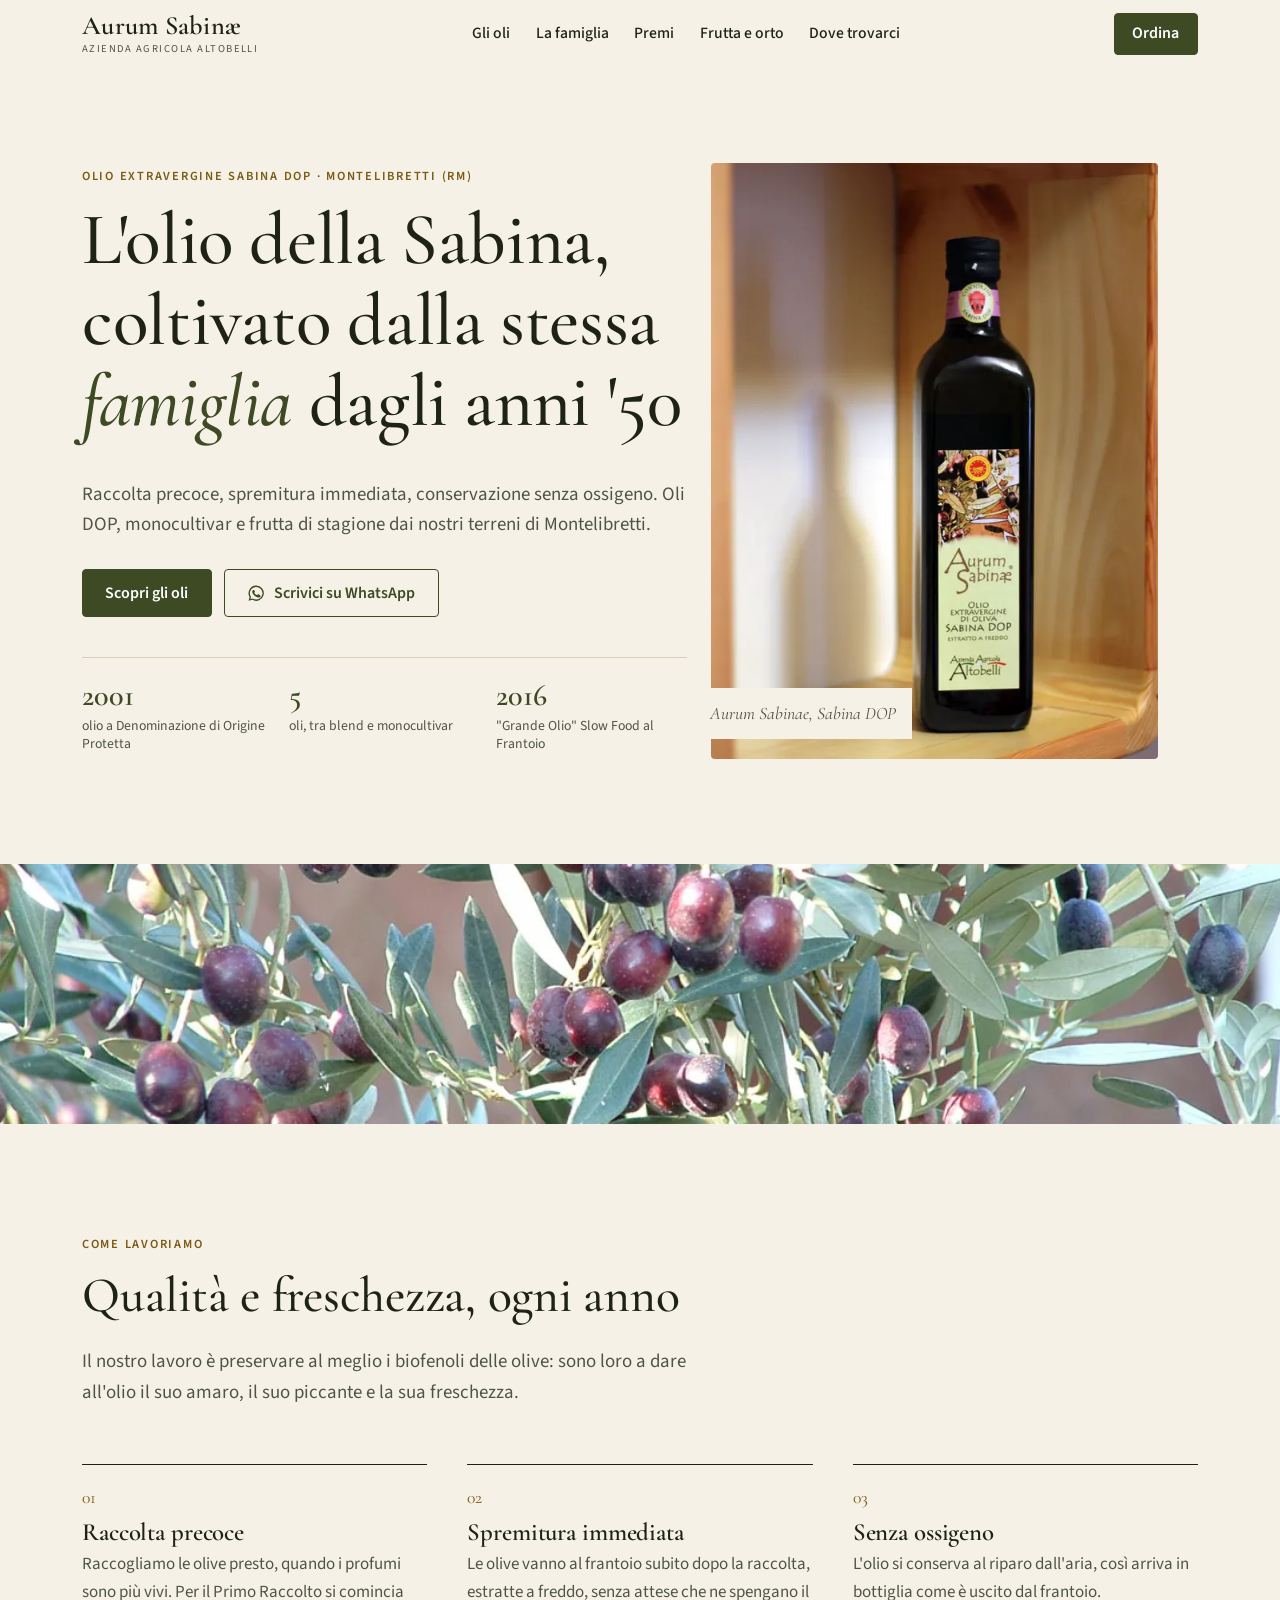
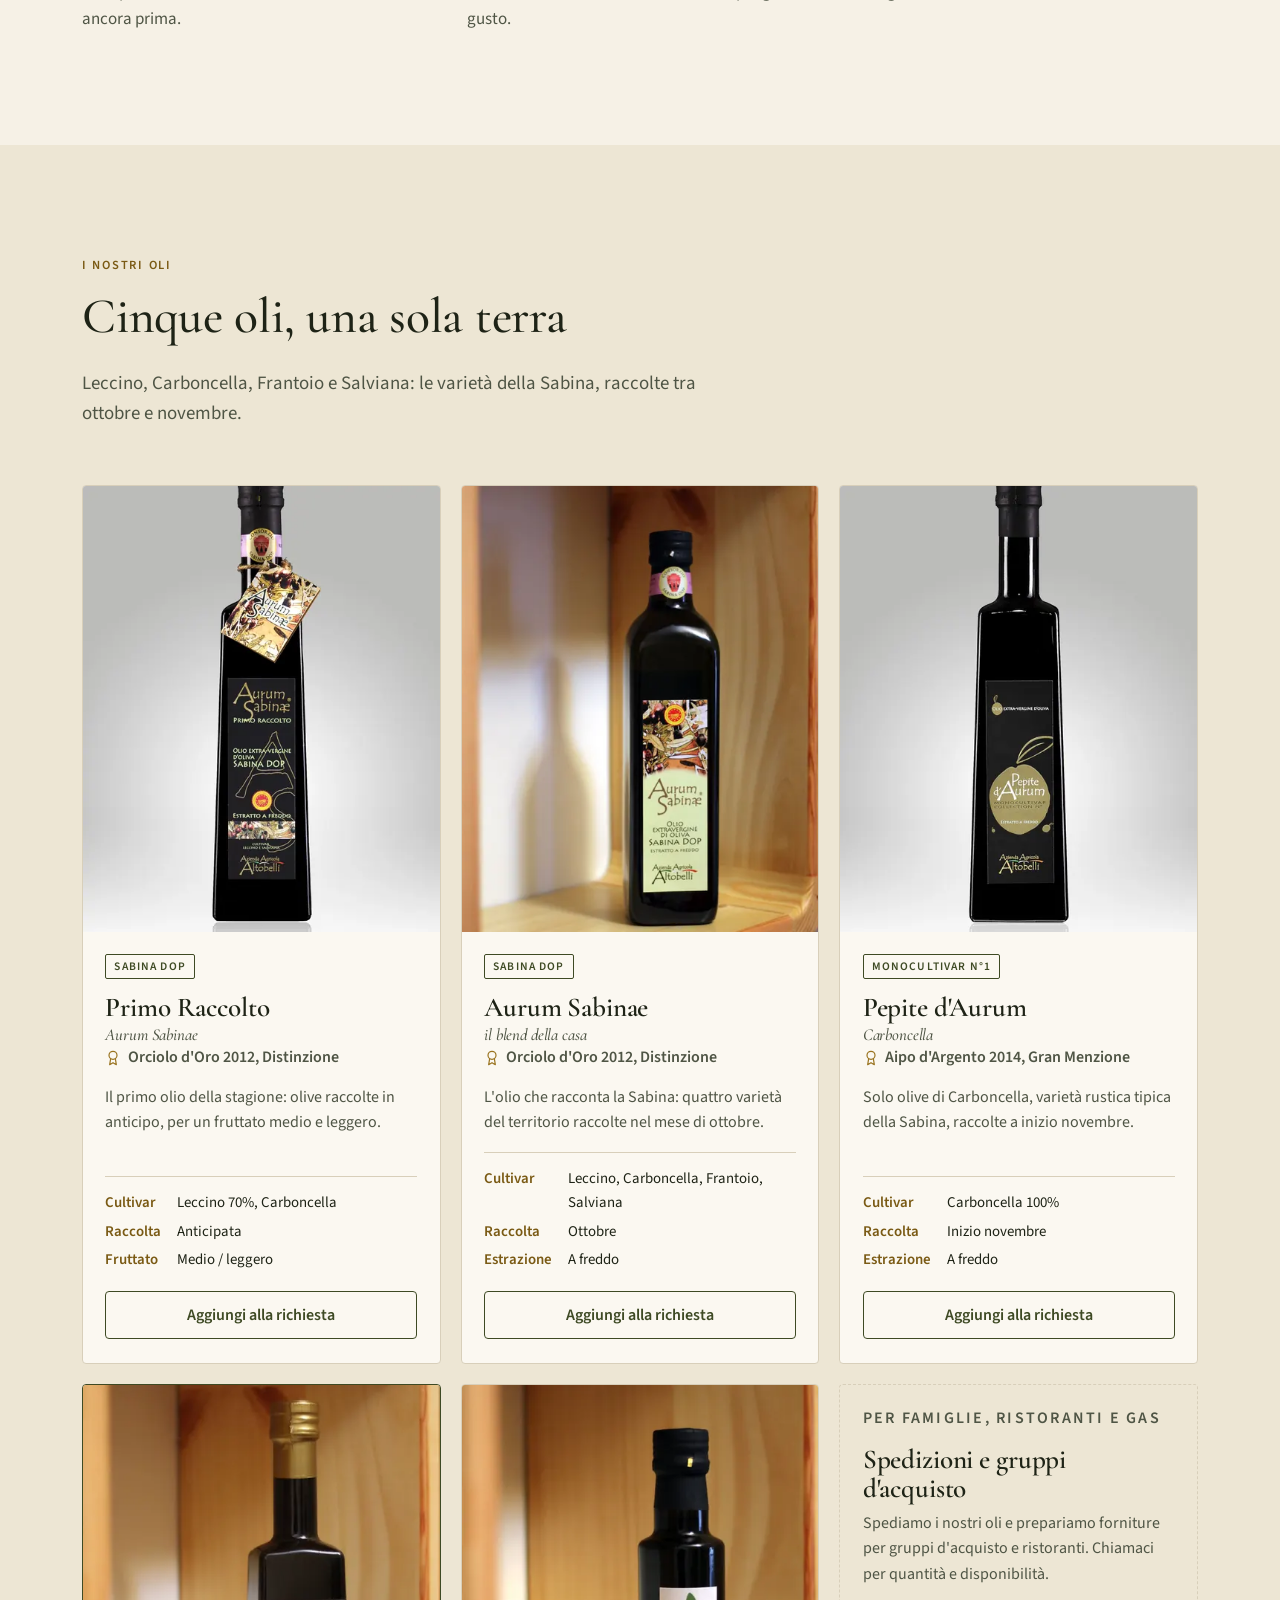
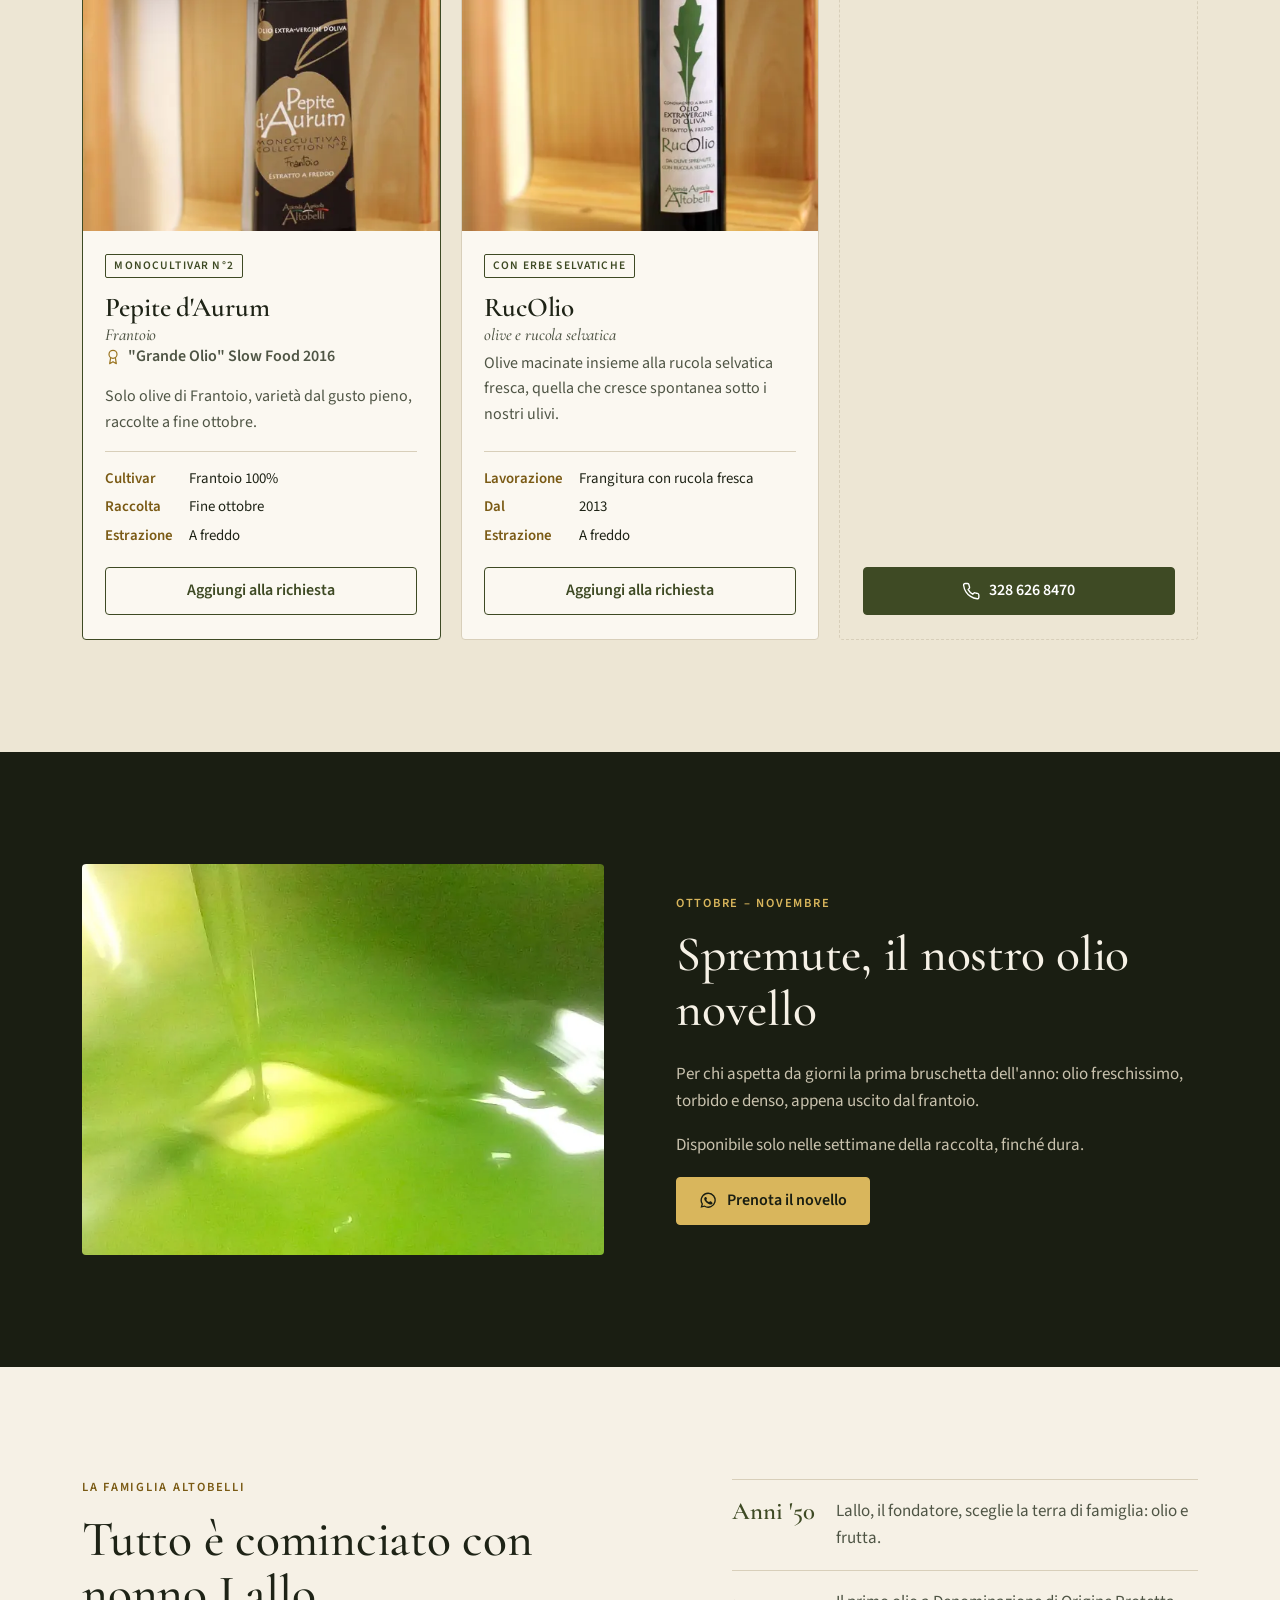
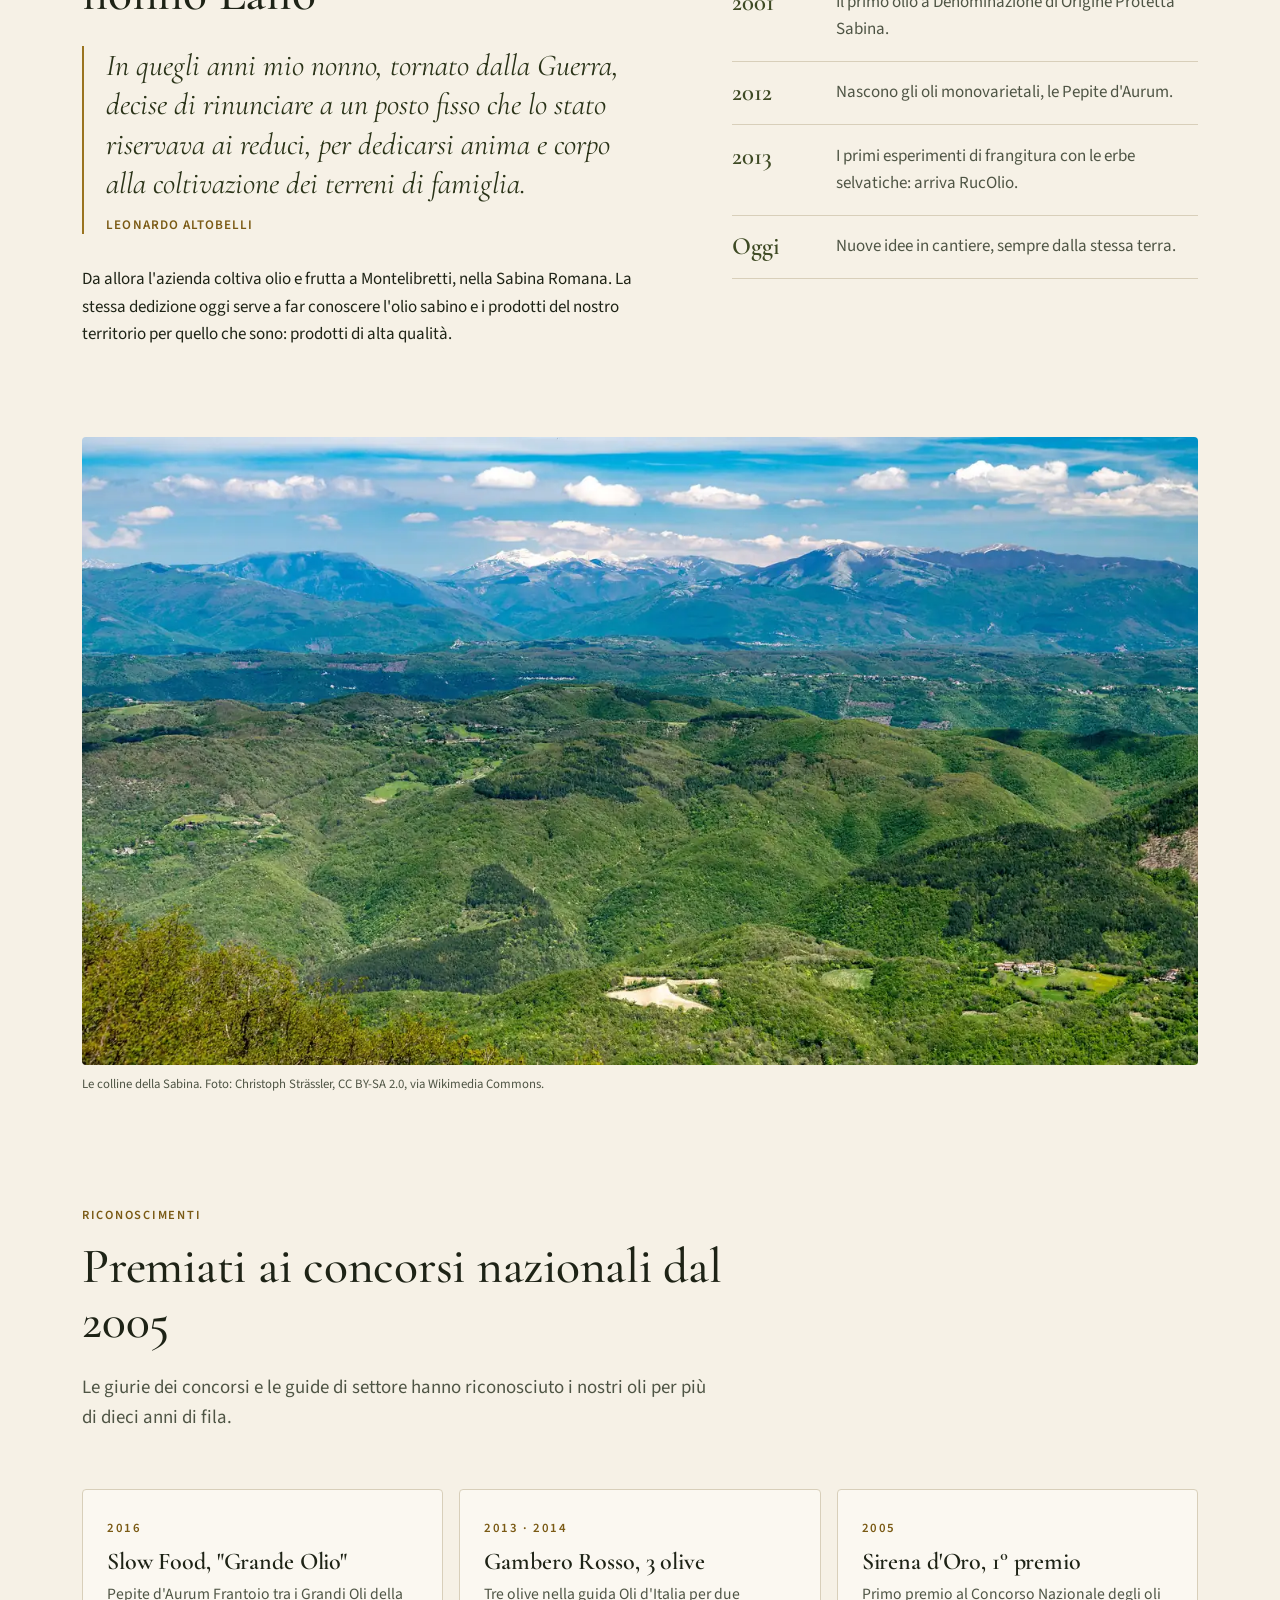
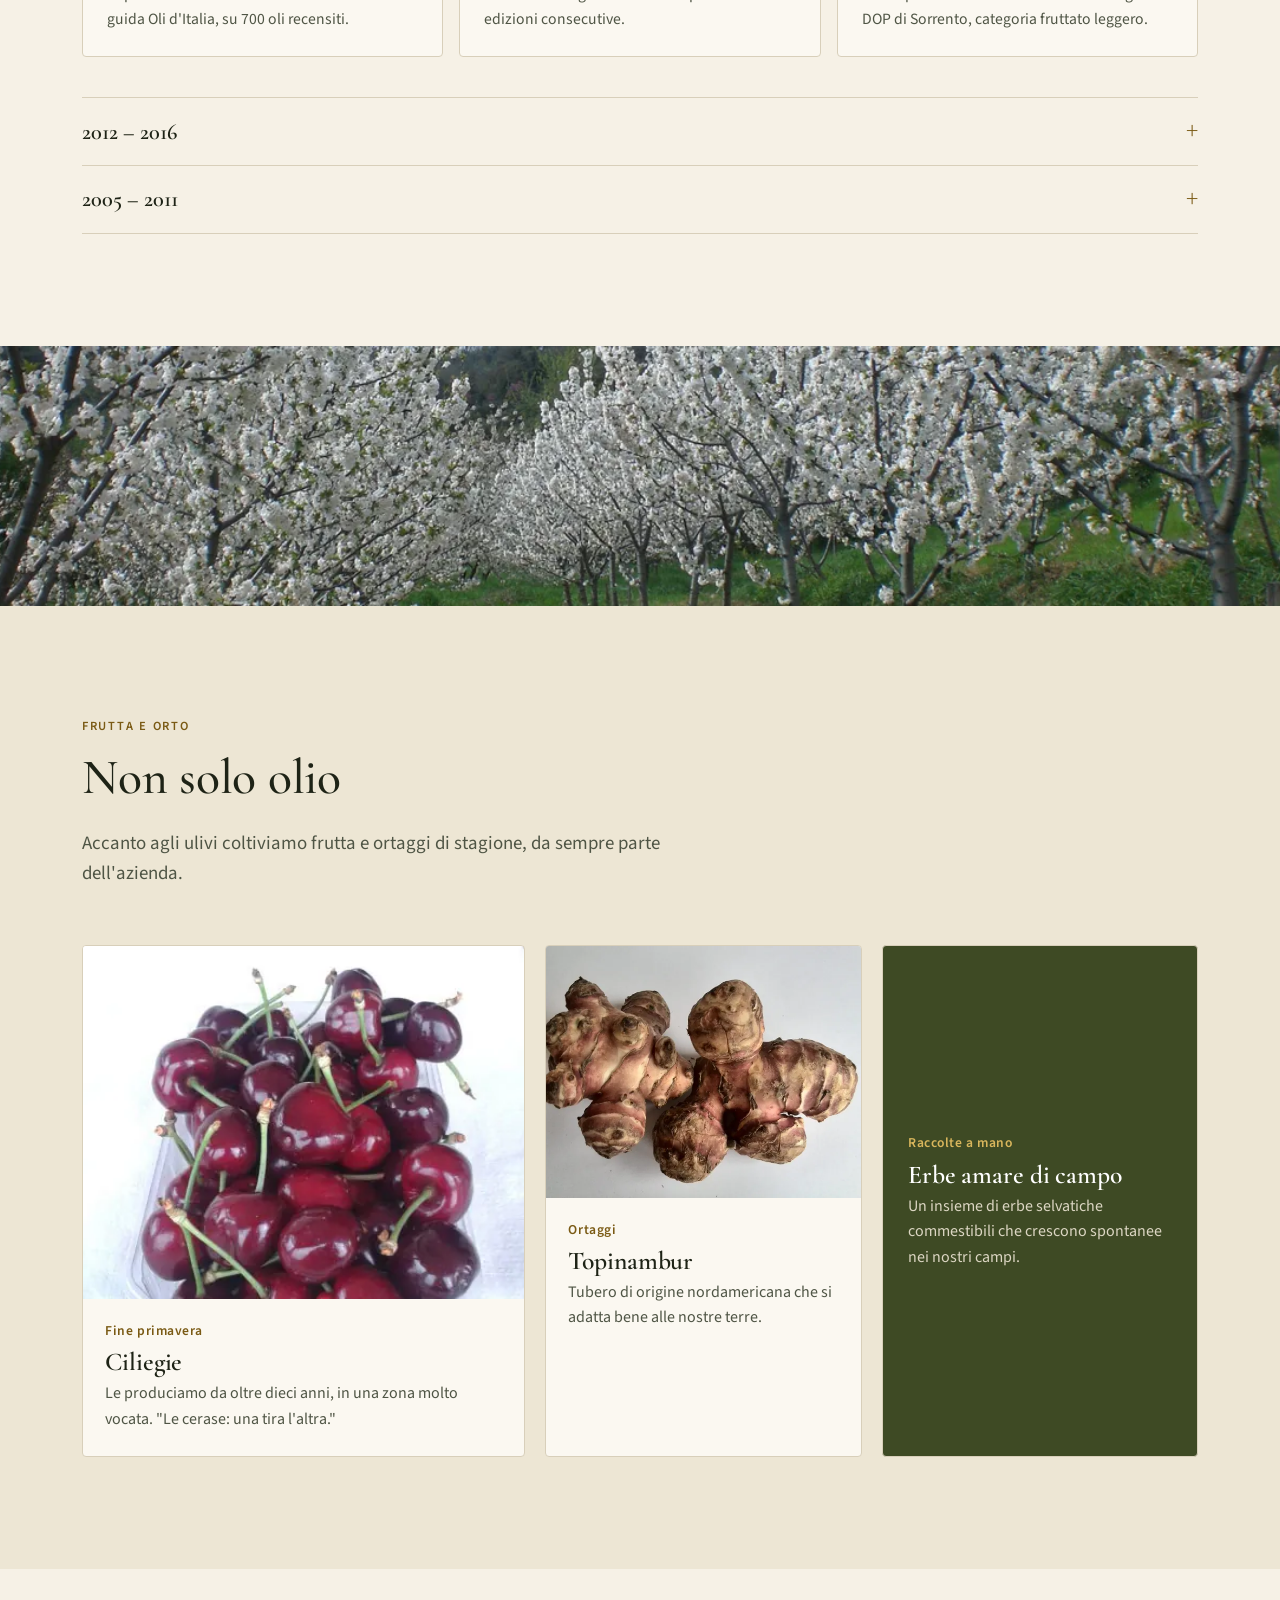
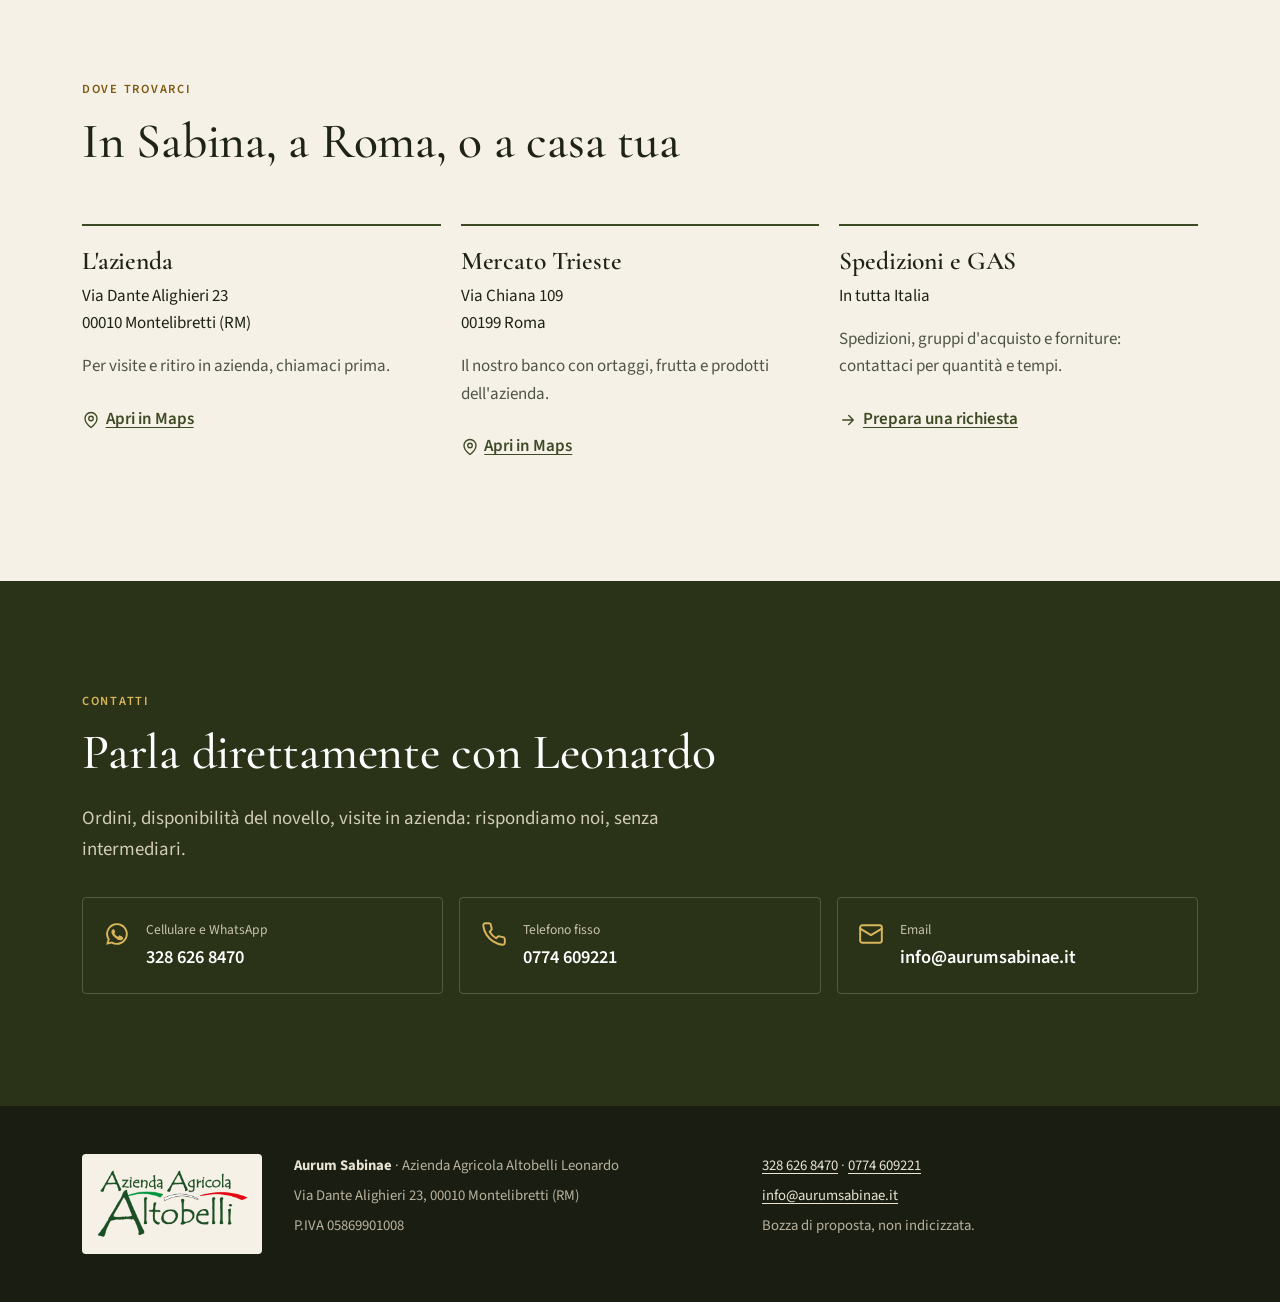
==== commit 398f7475: "Header mobile con menu a tutto schermo, via la barra in basso, variante hero con foto Co-Authored-By" ====
--- a/index.html
+++ b/index.html
@@ -23,12 +23,16 @@
   <symbol id="i-arrow" viewBox="0 0 24 24" fill="none" stroke="currentColor" stroke-width="1.8" stroke-linecap="round" stroke-linejoin="round"><path d="M5 12h14M13 6l6 6-6 6"/></symbol>
   <symbol id="i-award" viewBox="0 0 24 24" fill="none" stroke="currentColor" stroke-width="1.8" stroke-linecap="round" stroke-linejoin="round"><circle cx="12" cy="8" r="6"/><path d="M15.5 13 17 22l-5-3-5 3 1.5-9"/></symbol>
   <symbol id="i-menu" viewBox="0 0 24 24" fill="none" stroke="currentColor" stroke-width="1.8" stroke-linecap="round"><path d="M4 7h16M4 12h16M4 17h16"/></symbol>
+<symbol id="i-x" viewBox="0 0 24 24" fill="none" stroke="currentColor" stroke-width="1.8" stroke-linecap="round"><path d="M6 6l12 12M18 6 6 18"/></symbol>
 </svg>
 
 <a class="skip" href="#contenuto">Vai al contenuto</a>
 
 <header class="site-header" id="top">
   <div class="wrap">
+    <button class="icon-btn menu-btn" type="button" aria-expanded="false" aria-controls="mobile-nav" aria-label="Apri il menu">
+      <svg aria-hidden="true"><use href="#i-menu"/></svg>
+    </button>
     <a class="brand" href="index.html" aria-label="Aurum Sabinae, home">
       <span class="brand__name">Aurum Sabinæ</span>
       <span class="brand__sub">Azienda Agricola Altobelli</span>
@@ -43,21 +47,35 @@
       </ul>
     </nav>
     <a class="btn header-cta" href="ordina.html">Ordina</a>
-    <button class="menu-btn" type="button" aria-expanded="false" aria-controls="mobile-nav">
-      <svg aria-hidden="true"><use href="#i-menu"/></svg>Menu
+    <a class="icon-btn phone-btn" href="tel:+393286268470" aria-label="Chiama il 328 626 8470">
+      <svg aria-hidden="true"><use href="#i-phone"/></svg>
+    </a>
+  </div>
+</header>
+
+<div class="mobile-nav" id="mobile-nav" role="dialog" aria-modal="true" aria-label="Menu" hidden>
+  <div class="mobile-nav__top">
+    <button class="icon-btn menu-close" type="button" aria-label="Chiudi il menu">
+      <svg aria-hidden="true"><use href="#i-x"/></svg>
     </button>
+    <span class="brand__name">Aurum Sabinæ</span>
+    <span class="icon-btn" aria-hidden="true"></span>
   </div>
-  <nav class="mobile-nav" id="mobile-nav" aria-label="Menu mobile" hidden>
+  <nav aria-label="Menu mobile">
     <ul>
-      <li><a href="#oli">Gli oli</a></li>
-      <li><a href="#famiglia">La famiglia</a></li>
-      <li><a href="#premi">Premi</a></li>
-      <li><a href="#frutta">Frutta e orto</a></li>
-      <li><a href="#dove">Dove trovarci</a></li>
+        <li><a href="#oli">Gli oli</a></li>
+        <li><a href="#famiglia">La famiglia</a></li>
+        <li><a href="#premi">Premi</a></li>
+        <li><a href="#frutta">Frutta e orto</a></li>
+        <li><a href="#dove">Dove trovarci</a></li>
       <li><a href="ordina.html">Ordina</a></li>
     </ul>
   </nav>
-</header>
+  <div class="mobile-nav__contacts">
+    <a class="btn btn--ghost" href="tel:+393286268470"><svg aria-hidden="true"><use href="#i-phone"/></svg>Chiama</a>
+    <a class="btn" href="https://wa.me/393286268470" target="_blank" rel="noopener"><svg aria-hidden="true"><use href="#i-wa"/></svg>WhatsApp</a>
+  </div>
+</div>
 
 <main id="contenuto">
 
@@ -424,10 +442,6 @@
   </div>
 </footer>
 
-<div class="quickbar">
-  <a class="btn btn--ghost" href="tel:+393286268470"><svg aria-hidden="true"><use href="#i-phone"/></svg>Chiama</a>
-  <a class="btn" href="https://wa.me/393286268470" target="_blank" rel="noopener"><svg aria-hidden="true"><use href="#i-wa"/></svg>WhatsApp</a>
-</div>
 
 <script src="js/main.js" defer></script>
 </body>
--- a/css/style.css
+++ b/css/style.css
@@ -79,30 +79,52 @@
   transition: border-color .2s;
 }
 .site-header.is-scrolled { border-bottom-color: var(--line); }
-.site-header .wrap { display: flex; align-items: center; justify-content: space-between; gap: 1rem; min-height: 68px; }
-.brand { text-decoration: none; color: var(--ink); display: flex; flex-direction: column; line-height: 1; }
-.brand__name { font-family: var(--serif); font-size: 1.65rem; font-weight: 600; letter-spacing: .01em; }
-.brand__sub { font-size: .7rem; letter-spacing: .14em; text-transform: uppercase; color: var(--ink-soft); margin-top: .3rem; }
+.site-header .wrap { display: grid; grid-template-columns: 48px 1fr 48px; align-items: center; gap: .5rem; min-height: 64px; }
+.brand { text-decoration: none; color: var(--ink); display: flex; flex-direction: column; align-items: center; text-align: center; line-height: 1; }
+.brand__name { font-family: var(--serif); font-size: 1.55rem; font-weight: 600; letter-spacing: .01em; }
+.brand__sub { font-size: .66rem; letter-spacing: .14em; text-transform: uppercase; color: var(--ink-soft); margin-top: .3rem; }
 .nav { display: none; }
 .nav ul { list-style: none; margin: 0; padding: 0; display: flex; gap: 1.6rem; }
 .nav a { color: var(--ink); text-decoration: none; font-weight: 500; font-size: .98rem; padding: .5rem 0; border-bottom: 1px solid transparent; }
 .nav a:hover, .nav a[aria-current="page"] { border-bottom-color: var(--gold); color: var(--ink); }
 .header-cta { display: none; }
-.menu-btn {
-  display: inline-flex; align-items: center; gap: .5rem;
-  min-height: 44px; padding: 0 .9rem; border: 1px solid var(--line); border-radius: var(--radius);
-  background: transparent; color: var(--ink); font: 600 .95rem var(--sans); cursor: pointer;
-}
-.menu-btn svg { width: 20px; height: 20px; }
-.mobile-nav { border-top: 1px solid var(--line); background: var(--bg); }
+.icon-btn {
+  display: inline-flex; align-items: center; justify-content: center;
+  width: 48px; height: 48px; padding: 0; border: 0; border-radius: 50%;
+  background: transparent; color: var(--ink); cursor: pointer; text-decoration: none;
+}
+.icon-btn:hover { background: rgba(62, 74, 36, .08); color: var(--olive); }
+.icon-btn svg { width: 24px; height: 24px; }
+.phone-btn { justify-self: end; color: var(--olive); }
+
+/* Menu a tutto schermo (mobile) */
+.mobile-nav {
+  position: fixed; inset: 0; z-index: 100; background: var(--bg);
+  display: flex; flex-direction: column; overflow-y: auto;
+  padding: 0 var(--pad) calc(1.5rem + env(safe-area-inset-bottom));
+  animation: menu-in .22s ease-out;
+}
 .mobile-nav[hidden] { display: none; }
-.mobile-nav ul { list-style: none; margin: 0; padding: .5rem var(--pad) 1.25rem; }
-.mobile-nav a { display: block; padding: .85rem 0; border-bottom: 1px solid var(--line); color: var(--ink); text-decoration: none; font-family: var(--serif); font-size: 1.45rem; }
+@keyframes menu-in { from { opacity: 0; } to { opacity: 1; } }
+.mobile-nav__top { display: grid; grid-template-columns: 48px 1fr 48px; align-items: center; min-height: 64px; text-align: center; }
+.mobile-nav nav { flex: 1; display: flex; align-items: center; }
+.mobile-nav ul { list-style: none; margin: 0; padding: 1.5rem 0; width: 100%; }
+.mobile-nav li a {
+  display: block; padding: .7rem 0; color: var(--ink); text-decoration: none;
+  font-family: var(--serif); font-size: clamp(2rem, 9vw, 2.6rem); font-weight: 500; line-height: 1.15;
+  border-bottom: 1px solid var(--line);
+}
+.mobile-nav li a:hover, .mobile-nav li a[aria-current="page"] { color: var(--olive); }
+.mobile-nav__contacts { display: grid; grid-template-columns: 1fr 1fr; gap: .6rem; }
+body.menu-open { overflow: hidden; }
 
 @media (min-width: 960px) {
+  .site-header .wrap { display: flex; justify-content: space-between; gap: 1rem; min-height: 68px; }
+  .brand { align-items: flex-start; text-align: left; }
+  .brand__name { font-size: 1.65rem; }
   .nav { display: block; }
   .header-cta { display: inline-flex; min-height: 42px; padding: .55rem 1.1rem; }
-  .menu-btn, .mobile-nav { display: none !important; }
+  .menu-btn, .phone-btn, .mobile-nav { display: none !important; }
 }
 
 /* Hero */
@@ -124,6 +146,7 @@
   background: var(--bg); padding: .7rem 1rem .7rem 0;
   font-family: var(--serif); font-style: italic; font-size: 1.1rem; color: var(--ink-soft);
 }
+.hero-full .wrap { display: block; }
 @media (min-width: 900px) {
   .hero .wrap { grid-template-columns: 1.15fr .85fr; gap: 4rem; }
   .hero__media { justify-self: end; }
@@ -262,22 +285,12 @@
 .contact-item strong { font-size: 1.15rem; font-weight: 600; word-break: break-word; }
 
 /* Footer */
-.site-footer { background: var(--dark); color: #B9B29E; padding: 3rem 0 6.5rem; font-size: .92rem; }
+.site-footer { background: var(--dark); color: #B9B29E; padding: 3rem 0; font-size: .92rem; }
 .site-footer .wrap { display: grid; gap: 2rem; }
 .site-footer img { width: 180px; background: #F6F1E6; padding: .6rem .8rem; border-radius: var(--radius); }
 .site-footer a { color: #E9E3D2; }
 .site-footer p { margin: 0 0 .4rem; }
-@media (min-width: 760px) { .site-footer .wrap { grid-template-columns: auto 1fr 1fr; align-items: start; } .site-footer { padding-bottom: 3rem; } }
-
-/* Barra mobile */
-.quickbar {
-  position: fixed; left: 0; right: 0; bottom: 0; z-index: 60;
-  display: grid; grid-template-columns: 1fr 1fr; gap: .5rem;
-  padding: .6rem var(--pad) calc(.6rem + env(safe-area-inset-bottom));
-  background: rgba(246, 241, 230, .97); border-top: 1px solid var(--line);
-}
-.quickbar .btn { min-height: 48px; padding: .6rem .8rem; }
-@media (min-width: 760px) { .quickbar { display: none; } }
+@media (min-width: 760px) { .site-footer .wrap { grid-template-columns: auto 1fr 1fr; align-items: start; } }
 
 /* Ordina */
 .order-layout { display: grid; gap: 2rem; align-items: start; }
@@ -307,11 +320,33 @@
 .field .hint { font-size: .85rem; color: var(--ink-soft); margin-top: .3rem; }
 .summary .btn { width: 100%; }
 .toast {
-  position: fixed; left: 50%; bottom: 5.5rem; transform: translate(-50%, 1rem); opacity: 0; pointer-events: none;
+  position: fixed; left: 50%; bottom: 1.5rem; transform: translate(-50%, 1rem); opacity: 0; pointer-events: none;
   background: var(--dark); color: #fff; padding: .9rem 1.2rem; border-radius: var(--radius); max-width: calc(100% - 2rem);
   transition: opacity .25s, transform .25s; z-index: 80; font-size: .95rem;
 }
 .toast.is-on { opacity: 1; transform: translate(-50%, 0); }
+
+/* Hero a tutto schermo (variante) */
+.hero-full {
+  position: relative; isolation: isolate; color: #fff;
+  min-height: calc(100svh - 64px); display: flex; align-items: flex-end;
+  padding: 6rem 0 clamp(2.5rem, 7vh, 4.5rem);
+}
+.hero-full__bg { position: absolute; inset: 0; z-index: -2; }
+.hero-full__bg img { width: 100%; height: 100%; object-fit: cover; object-position: 50% 60%; }
+.hero-full::before {
+  content: ""; position: absolute; inset: 0; z-index: -1;
+  background: linear-gradient(180deg, rgba(20, 24, 12, .15) 0%, rgba(20, 24, 12, .35) 45%, rgba(20, 24, 12, .82) 100%);
+}
+.hero-full h1 { color: #fff; max-width: 13em; }
+.hero-full h1 em { font-style: italic; color: var(--gold-light); }
+.hero-full .eyebrow { color: var(--gold-light); }
+.hero-full .lead { color: #EDE8DA; margin-bottom: 1.8rem; }
+.hero-full .btn--ghost { color: #fff; border-color: rgba(255, 255, 255, .7); }
+.hero-full .btn--ghost:hover { background: #fff; color: var(--ink); border-color: #fff; }
+.hero-full .credit { position: absolute; right: var(--pad); bottom: .6rem; margin: 0; font-size: .7rem; color: rgba(255, 255, 255, .7); }
+.hero-full .credit a { color: inherit; }
+@media (min-width: 960px) { .hero-full { min-height: calc(100svh - 68px); } }
 
 /* Comparsa leggera */
 .reveal { opacity: 0; transform: translateY(12px); transition: opacity .5s ease-out, transform .5s ease-out; }
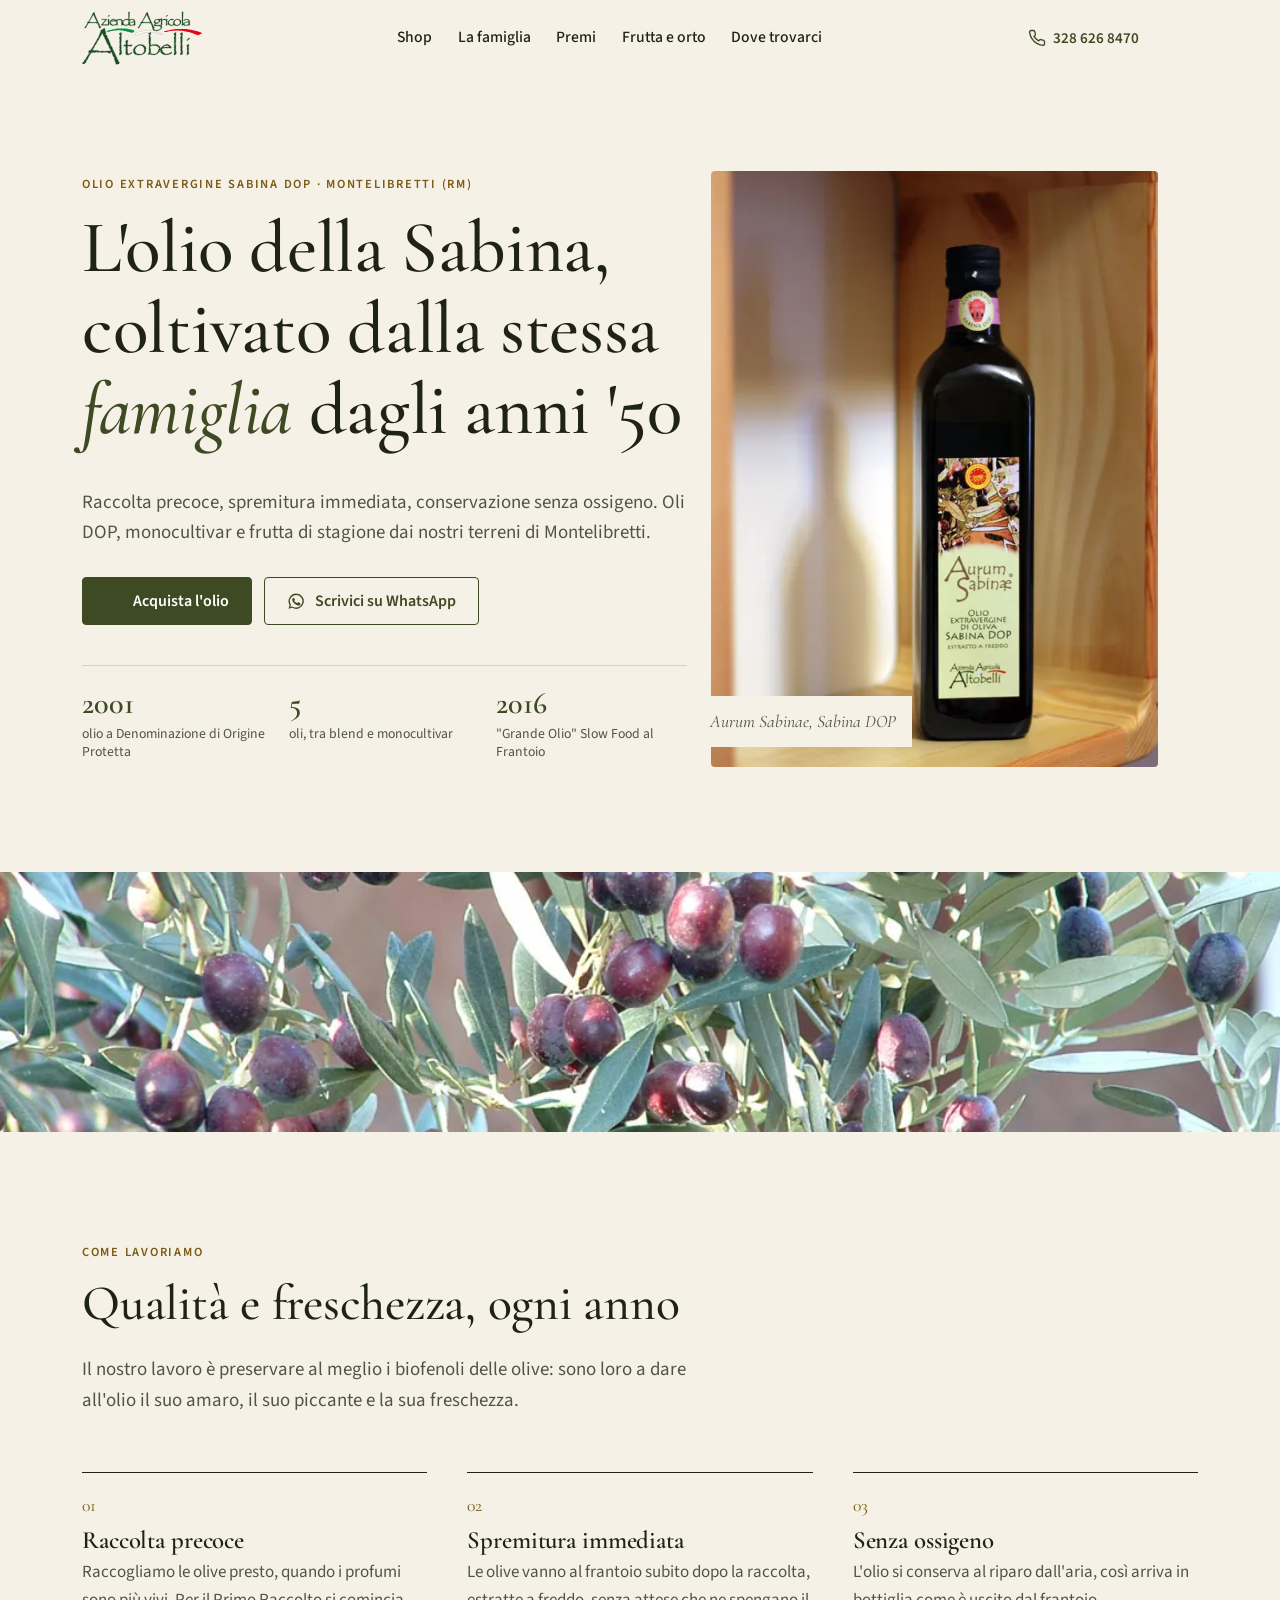
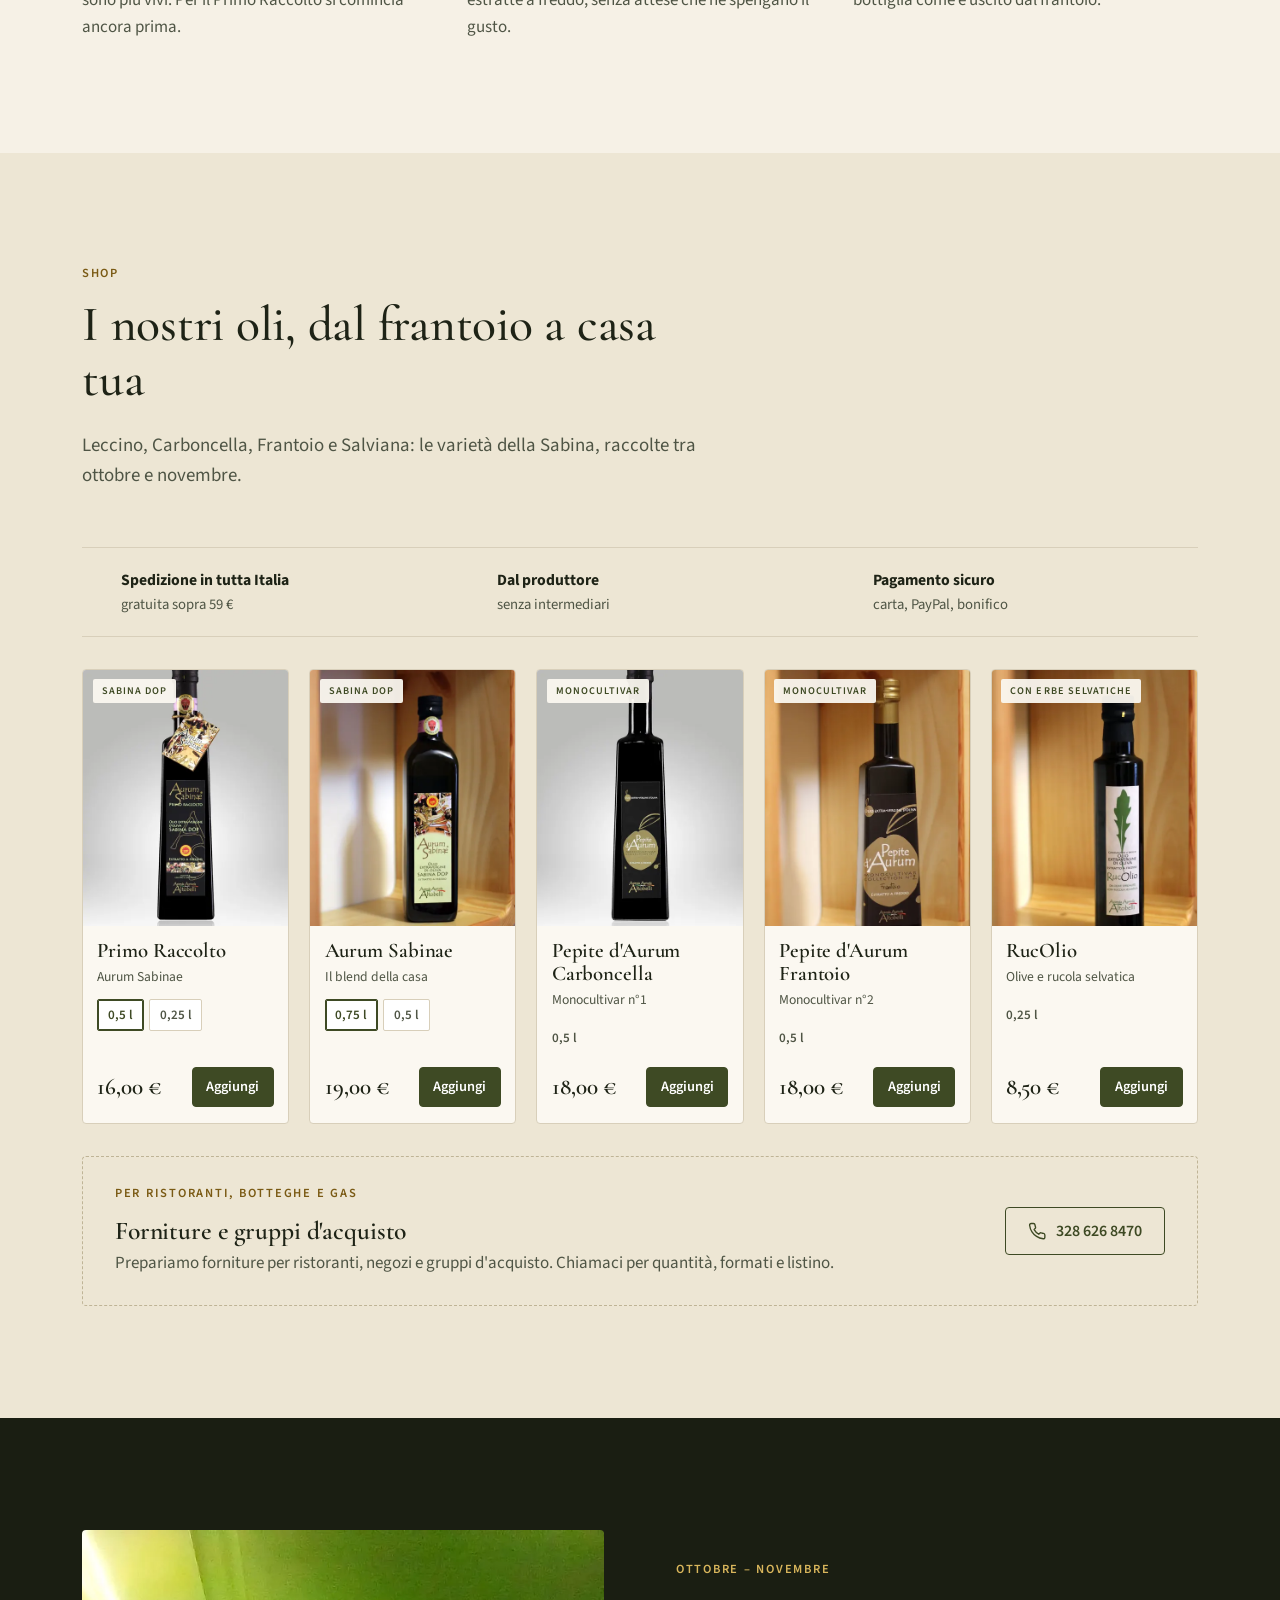
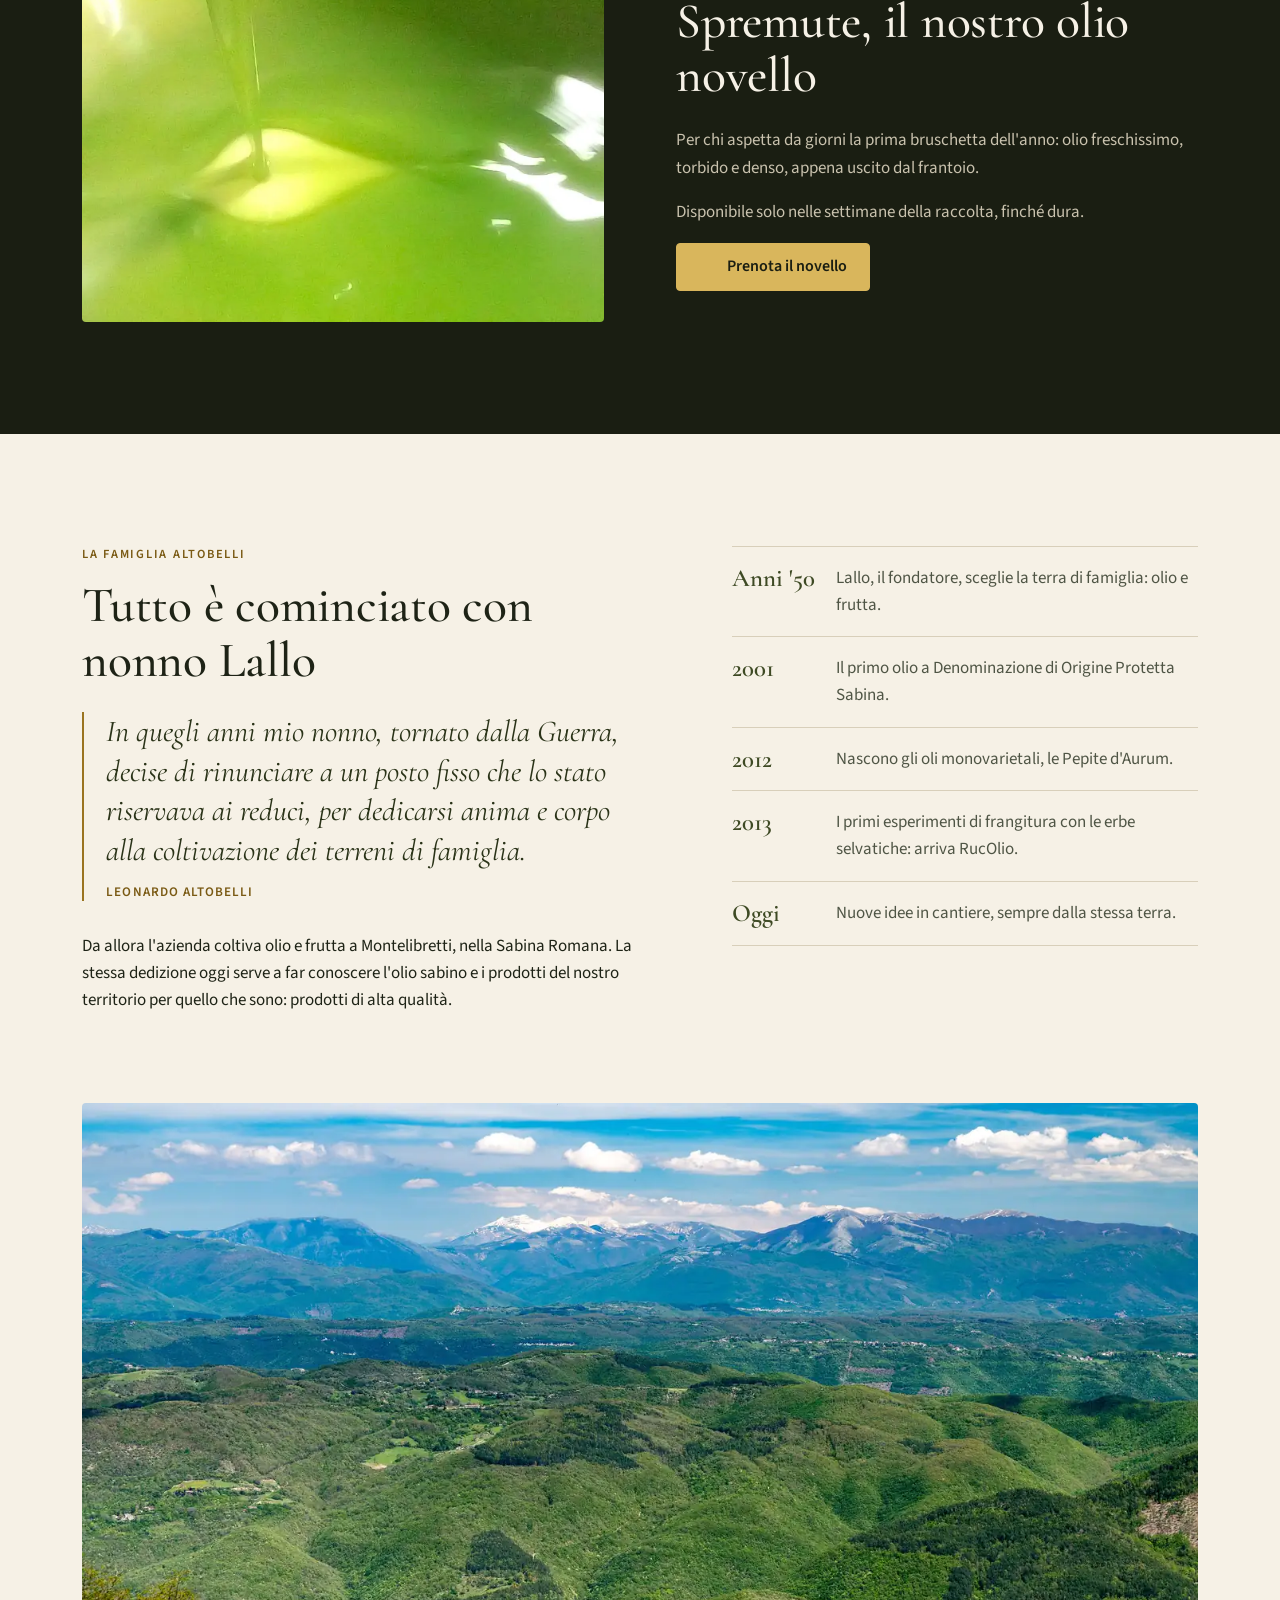
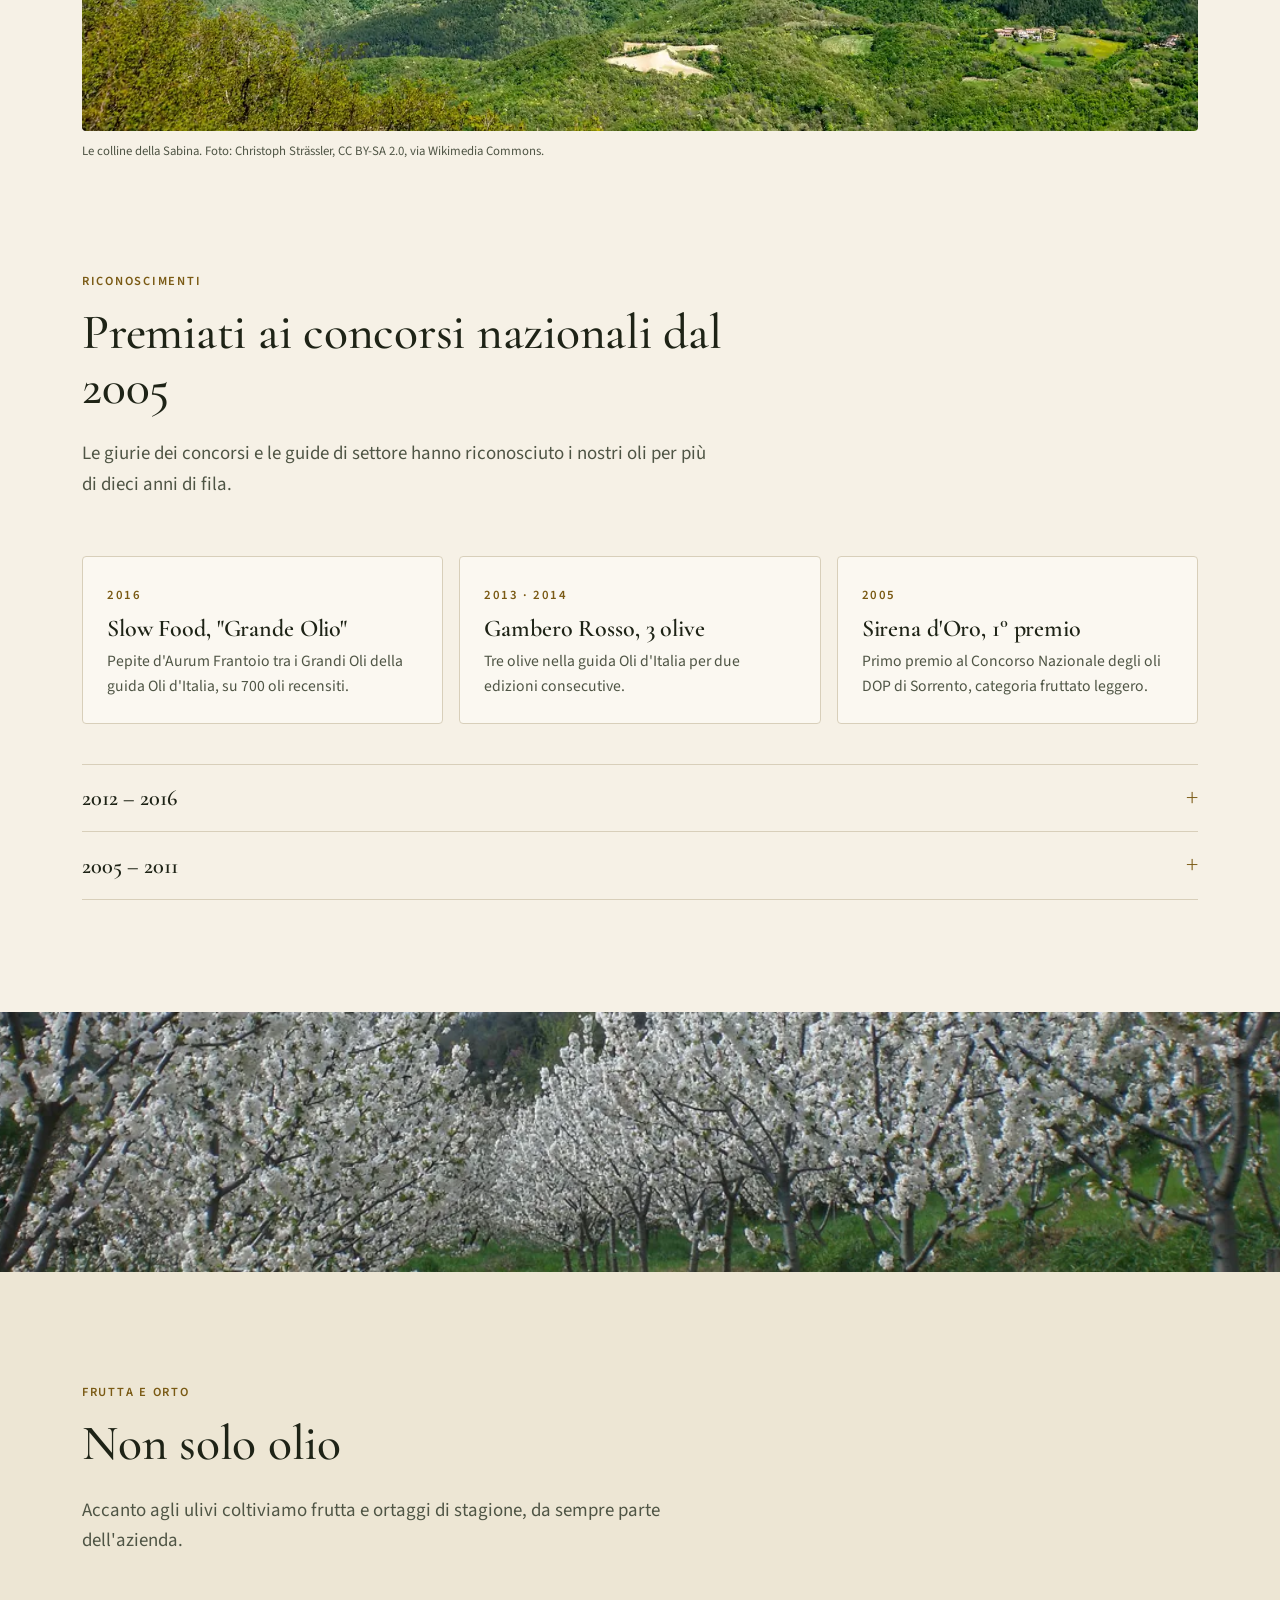
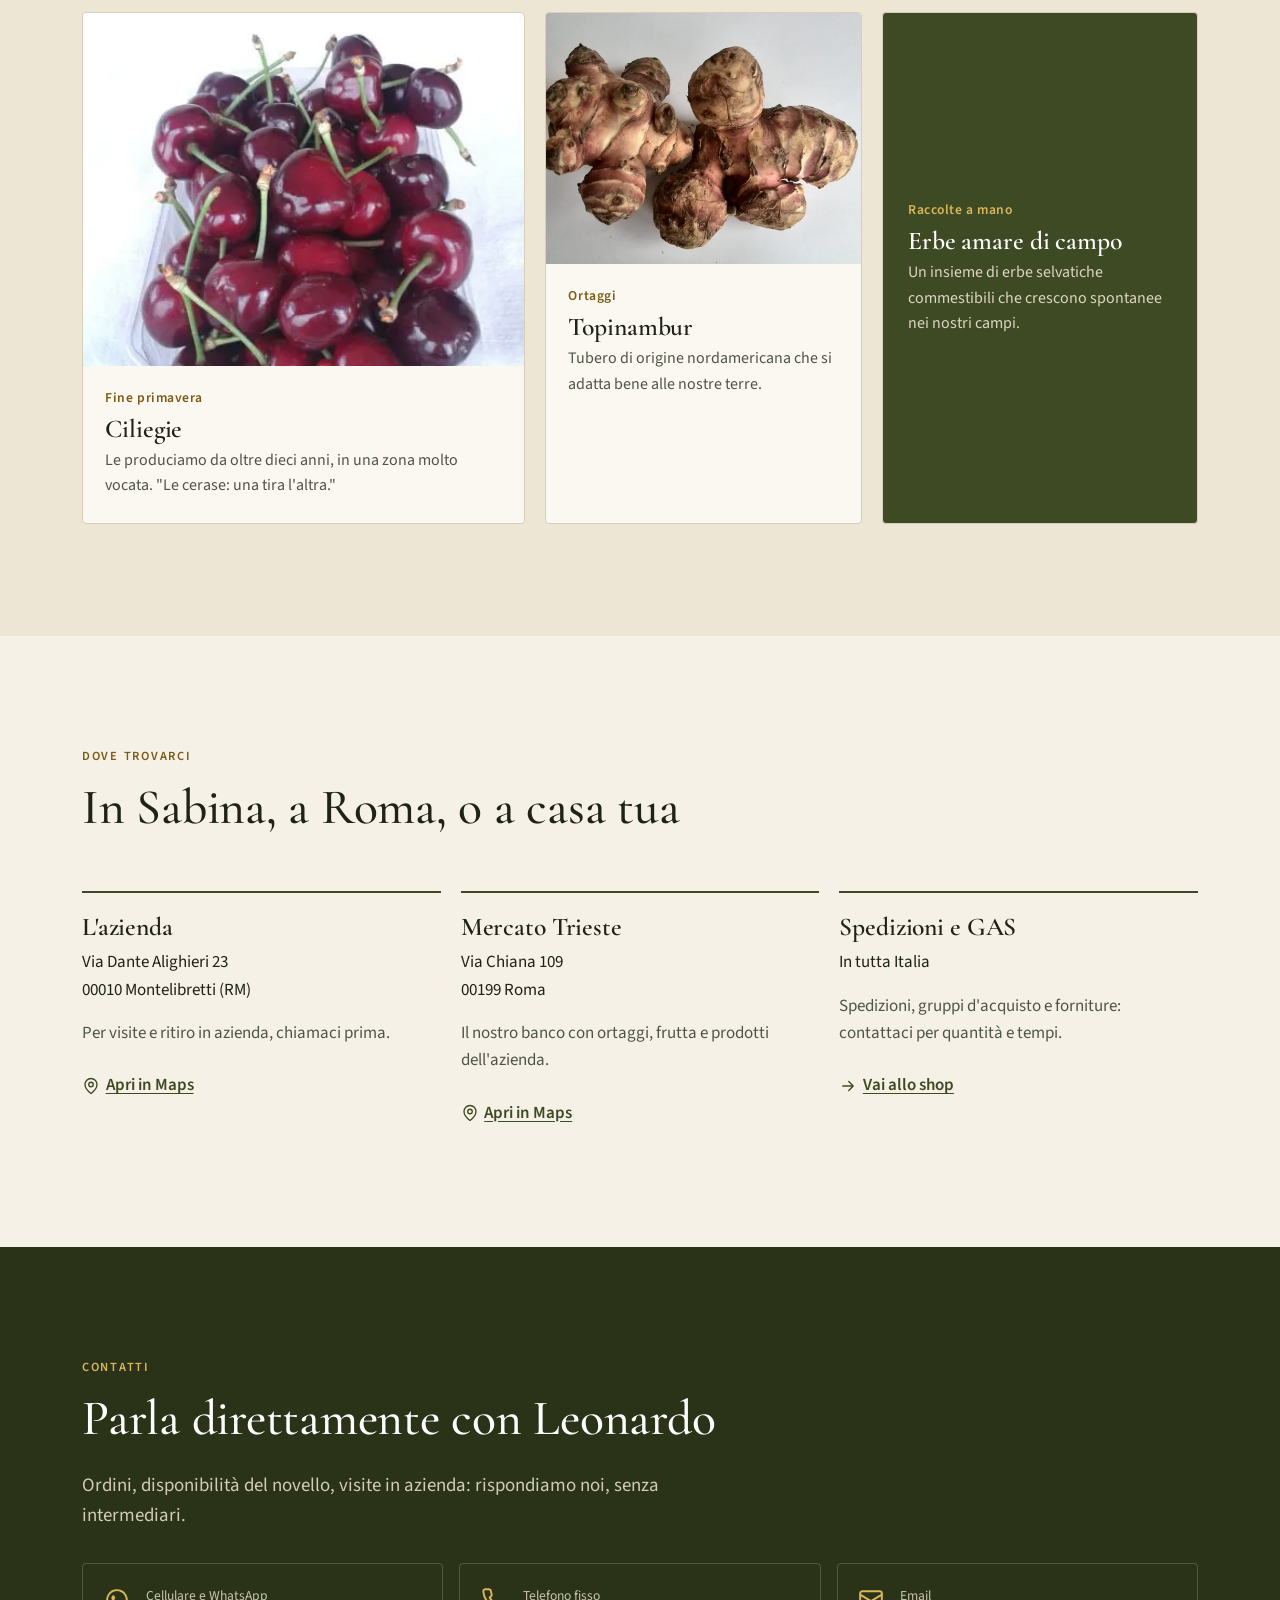
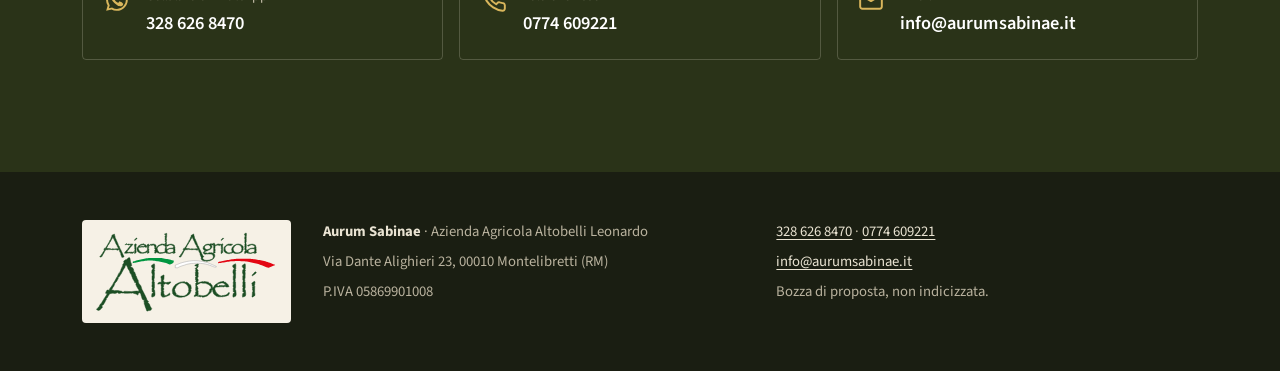
==== commit 2fcfa265: "Logo vettoriale, sito in stile e-commerce: shop, scheda prodotto, carrello e cassa Prezzi e formati " ====
--- a/index.html
+++ b/index.html
@@ -11,7 +11,8 @@
   <link rel="preconnect" href="https://fonts.gstatic.com" crossorigin>
   <link href="https://fonts.googleapis.com/css2?family=Cormorant+Garamond:ital,wght@0,500;0,600;1,500&family=Source+Sans+3:wght@400;600&display=swap" rel="stylesheet">
   <link rel="preload" as="image" href="img/hero-bottiglia-560.webp" imagesrcset="img/hero-bottiglia-560.webp 560w, img/hero-bottiglia-772.webp 772w" imagesizes="(min-width: 900px) 460px, 90vw">
-  <link rel="stylesheet" href="css/style.css">
+  <link rel="preload" as="image" href="img/logo-altobelli.svg">
+  <link rel="stylesheet" href="css/style.css?v=3">
   <link rel="icon" href="data:image/svg+xml,%3Csvg xmlns='http://www.w3.org/2000/svg' viewBox='0 0 32 32'%3E%3Ccircle cx='16' cy='16' r='15' fill='%233E4A24'/%3E%3Ctext x='16' y='22' font-family='Georgia' font-size='17' text-anchor='middle' fill='%23D9B65C'%3EA%3C/text%3E%3C/svg%3E">
 </head>
 <body>
@@ -30,26 +31,31 @@
 
 <header class="site-header" id="top">
   <div class="wrap">
-    <button class="icon-btn menu-btn" type="button" aria-expanded="false" aria-controls="mobile-nav" aria-label="Apri il menu">
-      <svg aria-hidden="true"><use href="#i-menu"/></svg>
-    </button>
-    <a class="brand" href="index.html" aria-label="Aurum Sabinae, home">
-      <span class="brand__name">Aurum Sabinæ</span>
-      <span class="brand__sub">Azienda Agricola Altobelli</span>
+    <div class="header-left">
+      <button class="icon-btn menu-btn" type="button" aria-expanded="false" aria-controls="mobile-nav" aria-label="Apri il menu">
+        <svg aria-hidden="true"><use href="#i-menu"/></svg>
+      </button>
+    </div>
+    <a class="brand" href="index.html" aria-label="Azienda Agricola Altobelli, Aurum Sabinae: home">
+      <img src="img/logo-altobelli.svg" width="470" height="210" alt="">
     </a>
     <nav class="nav" aria-label="Principale">
       <ul>
-        <li><a href="#oli">Gli oli</a></li>
+        <li><a href="#shop">Shop</a></li>
         <li><a href="#famiglia">La famiglia</a></li>
         <li><a href="#premi">Premi</a></li>
         <li><a href="#frutta">Frutta e orto</a></li>
         <li><a href="#dove">Dove trovarci</a></li>
       </ul>
     </nav>
-    <a class="btn header-cta" href="ordina.html">Ordina</a>
-    <a class="icon-btn phone-btn" href="tel:+393286268470" aria-label="Chiama il 328 626 8470">
-      <svg aria-hidden="true"><use href="#i-phone"/></svg>
-    </a>
+    <div class="header-right">
+      <a class="icon-btn phone-btn" href="tel:+393286268470" aria-label="Chiama il 328 626 8470">
+        <svg aria-hidden="true"><use href="#i-phone"/></svg><span class="phone-text">328 626 8470</span>
+      </a>
+      <a class="icon-btn cart-btn" href="cassa.html" aria-label="Carrello">
+        <svg aria-hidden="true"><use href="#i-bag"/></svg><span class="cart-count" data-cart-count hidden>0</span>
+      </a>
+    </div>
   </div>
 </header>
 
@@ -58,17 +64,17 @@
     <button class="icon-btn menu-close" type="button" aria-label="Chiudi il menu">
       <svg aria-hidden="true"><use href="#i-x"/></svg>
     </button>
-    <span class="brand__name">Aurum Sabinæ</span>
+    <a class="brand" href="index.html" aria-label="Home"><img src="img/logo-altobelli.svg" width="470" height="210" alt=""></a>
     <span class="icon-btn" aria-hidden="true"></span>
   </div>
   <nav aria-label="Menu mobile">
     <ul>
-        <li><a href="#oli">Gli oli</a></li>
+        <li><a href="#shop">Shop</a></li>
         <li><a href="#famiglia">La famiglia</a></li>
         <li><a href="#premi">Premi</a></li>
         <li><a href="#frutta">Frutta e orto</a></li>
         <li><a href="#dove">Dove trovarci</a></li>
-      <li><a href="ordina.html">Ordina</a></li>
+      <li><a href="cassa.html">Carrello e cassa</a></li>
     </ul>
   </nav>
   <div class="mobile-nav__contacts">
@@ -86,7 +92,7 @@
         <h1 id="hero-title">L'olio della Sabina, coltivato dalla stessa <em>famiglia</em> dagli anni '50</h1>
         <p class="lead">Raccolta precoce, spremitura immediata, conservazione senza ossigeno. Oli DOP, monocultivar e frutta di stagione dai nostri terreni di Montelibretti.</p>
         <div class="hero__actions">
-          <a class="btn" href="#oli">Scopri gli oli</a>
+          <a class="btn" href="#shop"><svg aria-hidden="true"><use href="#i-bag"/></svg>Acquista l'olio</a>
           <a class="btn btn--ghost" href="https://wa.me/393286268470?text=Buongiorno%2C%20vorrei%20informazioni%20sull%27olio%20Aurum%20Sabinae" target="_blank" rel="noopener">
             <svg aria-hidden="true"><use href="#i-wa"/></svg>Scrivici su WhatsApp
           </a>
@@ -132,103 +138,27 @@
     </div>
   </section>
 
-  <section class="section oils" id="oli" aria-labelledby="oli-title">
-    <div class="wrap">
-      <div class="section-head reveal">
-        <p class="eyebrow">I nostri oli</p>
-        <h2 id="oli-title">Cinque oli, una sola terra</h2>
+  <section class="section oils" id="shop" aria-labelledby="shop-title">
+    <div class="wrap">
+      <div class="section-head reveal">
+        <p class="eyebrow">Shop</p>
+        <h2 id="shop-title">I nostri oli, dal frantoio a casa tua</h2>
         <p class="lead">Leccino, Carboncella, Frantoio e Salviana: le varietà della Sabina, raccolte tra ottobre e novembre.</p>
       </div>
-
-      <div class="oil-grid">
-        <article class="oil reveal">
-          <div class="oil__img"><img src="img/primo-raccolto-480.webp" srcset="img/primo-raccolto-480.webp 480w, img/primo-raccolto-760.webp 760w" sizes="(min-width: 1000px) 370px, (min-width: 620px) 45vw, 92vw" width="480" height="600" alt="Bottiglia di Aurum Sabinae Primo Raccolto" loading="lazy"></div>
-          <div class="oil__body">
-            <span class="tag">Sabina DOP</span>
-            <h3>Primo Raccolto <small>Aurum Sabinae</small></h3>
-            <p class="award"><svg aria-hidden="true"><use href="#i-award"/></svg>Orciolo d'Oro 2012, Distinzione</p>
-            <p>Il primo olio della stagione: olive raccolte in anticipo, per un fruttato medio e leggero.</p>
-            <dl class="specs">
-              <dt>Cultivar</dt><dd>Leccino 70%, Carboncella</dd>
-              <dt>Raccolta</dt><dd>Anticipata</dd>
-              <dt>Fruttato</dt><dd>Medio / leggero</dd>
-            </dl>
-            <a class="btn btn--ghost" href="ordina.html#primo-raccolto">Aggiungi alla richiesta</a>
-          </div>
-        </article>
-
-        <article class="oil reveal">
-          <div class="oil__img"><img src="img/aurum-sabinae-480.webp" srcset="img/aurum-sabinae-480.webp 480w, img/aurum-sabinae-760.webp 760w" sizes="(min-width: 1000px) 370px, (min-width: 620px) 45vw, 92vw" width="480" height="600" alt="Bottiglia di Aurum Sabinae Sabina DOP" loading="lazy"></div>
-          <div class="oil__body">
-            <span class="tag">Sabina DOP</span>
-            <h3>Aurum Sabinae <small>il blend della casa</small></h3>
-            <p class="award"><svg aria-hidden="true"><use href="#i-award"/></svg>Orciolo d'Oro 2012, Distinzione</p>
-            <p>L'olio che racconta la Sabina: quattro varietà del territorio raccolte nel mese di ottobre.</p>
-            <dl class="specs">
-              <dt>Cultivar</dt><dd>Leccino, Carboncella, Frantoio, Salviana</dd>
-              <dt>Raccolta</dt><dd>Ottobre</dd>
-              <dt>Estrazione</dt><dd>A freddo</dd>
-            </dl>
-            <a class="btn btn--ghost" href="ordina.html#aurum-sabinae">Aggiungi alla richiesta</a>
-          </div>
-        </article>
-
-        <article class="oil reveal">
-          <div class="oil__img"><img src="img/pepite-carboncella-480.webp" srcset="img/pepite-carboncella-480.webp 480w, img/pepite-carboncella-760.webp 760w" sizes="(min-width: 1000px) 370px, (min-width: 620px) 45vw, 92vw" width="480" height="600" alt="Bottiglia di Pepite d'Aurum monocultivar" loading="lazy"></div>
-          <div class="oil__body">
-            <span class="tag">Monocultivar n°1</span>
-            <h3>Pepite d'Aurum <small>Carboncella</small></h3>
-            <p class="award"><svg aria-hidden="true"><use href="#i-award"/></svg>Aipo d'Argento 2014, Gran Menzione</p>
-            <p>Solo olive di Carboncella, varietà rustica tipica della Sabina, raccolte a inizio novembre.</p>
-            <dl class="specs">
-              <dt>Cultivar</dt><dd>Carboncella 100%</dd>
-              <dt>Raccolta</dt><dd>Inizio novembre</dd>
-              <dt>Estrazione</dt><dd>A freddo</dd>
-            </dl>
-            <a class="btn btn--ghost" href="ordina.html#pepite-carboncella">Aggiungi alla richiesta</a>
-          </div>
-        </article>
-
-        <article class="oil oil--feature reveal">
-          <div class="oil__img"><img src="img/pepite-frantoio-480.webp" srcset="img/pepite-frantoio-480.webp 480w, img/pepite-frantoio-640.webp 640w" sizes="(min-width: 1000px) 370px, (min-width: 620px) 45vw, 92vw" width="480" height="599" alt="Bottiglia di Pepite d'Aurum monocultivar Frantoio" loading="lazy"></div>
-          <div class="oil__body">
-            <span class="tag">Monocultivar n°2</span>
-            <h3>Pepite d'Aurum <small>Frantoio</small></h3>
-            <p class="award"><svg aria-hidden="true"><use href="#i-award"/></svg>"Grande Olio" Slow Food 2016</p>
-            <p>Solo olive di Frantoio, varietà dal gusto pieno, raccolte a fine ottobre.</p>
-            <dl class="specs">
-              <dt>Cultivar</dt><dd>Frantoio 100%</dd>
-              <dt>Raccolta</dt><dd>Fine ottobre</dd>
-              <dt>Estrazione</dt><dd>A freddo</dd>
-            </dl>
-            <a class="btn btn--ghost" href="ordina.html#pepite-frantoio">Aggiungi alla richiesta</a>
-          </div>
-        </article>
-
-        <article class="oil reveal">
-          <div class="oil__img"><img src="img/rucolio-480.webp" srcset="img/rucolio-480.webp 480w, img/rucolio-700.webp 700w" sizes="(min-width: 1000px) 370px, (min-width: 620px) 45vw, 92vw" width="480" height="600" alt="Bottiglia di RucOlio, olio con rucola selvatica" loading="lazy"></div>
-          <div class="oil__body">
-            <span class="tag">Con erbe selvatiche</span>
-            <h3>RucOlio <small>olive e rucola selvatica</small></h3>
-            <p>Olive macinate insieme alla rucola selvatica fresca, quella che cresce spontanea sotto i nostri ulivi.</p>
-            <dl class="specs">
-              <dt>Lavorazione</dt><dd>Frangitura con rucola fresca</dd>
-              <dt>Dal</dt><dd>2013</dd>
-              <dt>Estrazione</dt><dd>A freddo</dd>
-            </dl>
-            <a class="btn btn--ghost" href="ordina.html#rucolio">Aggiungi alla richiesta</a>
-          </div>
-        </article>
-
-        <article class="oil reveal" style="justify-content:center;background:transparent;border-style:dashed">
-          <div class="oil__body" style="justify-content:center">
-            <p class="eyebrow">Per famiglie, ristoranti e GAS</p>
-            <h3>Spedizioni e gruppi d'acquisto</h3>
-            <p>Spediamo i nostri oli e prepariamo forniture per gruppi d'acquisto e ristoranti. Chiamaci per quantità e disponibilità.</p>
-            <a class="btn" href="tel:+393286268470" style="margin-top:auto"><svg aria-hidden="true"><use href="#i-phone"/></svg>328 626 8470</a>
-          </div>
-        </article>
-      </div>
+      <ul class="perks-row reveal">
+        <li><svg aria-hidden="true"><use href="#i-truck"/></svg><span><b>Spedizione in tutta Italia</b>gratuita sopra 59 €</span></li>
+        <li><svg aria-hidden="true"><use href="#i-leaf"/></svg><span><b>Dal produttore</b>senza intermediari</span></li>
+        <li><svg aria-hidden="true"><use href="#i-lock"/></svg><span><b>Pagamento sicuro</b>carta, PayPal, bonifico</span></li>
+      </ul>
+      <div class="shop-grid" data-shop></div>
+      <aside class="b2b reveal">
+        <div>
+          <p class="eyebrow">Per ristoranti, botteghe e GAS</p>
+          <h3>Forniture e gruppi d'acquisto</h3>
+          <p>Prepariamo forniture per ristoranti, negozi e gruppi d'acquisto. Chiamaci per quantità, formati e listino.</p>
+        </div>
+        <a class="btn btn--ghost" href="tel:+393286268470"><svg aria-hidden="true"><use href="#i-phone"/></svg>328 626 8470</a>
+      </aside>
     </div>
   </section>
 
@@ -240,7 +170,7 @@
         <h2 id="novello-title">Spremute, il nostro olio novello</h2>
         <p>Per chi aspetta da giorni la prima bruschetta dell'anno: olio freschissimo, torbido e denso, appena uscito dal frantoio.</p>
         <p>Disponibile solo nelle settimane della raccolta, finché dura.</p>
-        <a class="btn btn--light" href="https://wa.me/393286268470?text=Buongiorno%2C%20vorrei%20prenotare%20l%27olio%20novello%20Spremute" target="_blank" rel="noopener"><svg aria-hidden="true"><use href="#i-wa"/></svg>Prenota il novello</a>
+        <button class="btn btn--light" type="button" data-reserve><svg aria-hidden="true"><use href="#i-bag"/></svg>Prenota il novello</button>
       </div>
     </div>
   </section>
@@ -396,7 +326,7 @@
           <h3>Spedizioni e GAS</h3>
           <address>In tutta Italia</address>
           <p>Spedizioni, gruppi d'acquisto e forniture: contattaci per quantità e tempi.</p>
-          <a class="link-arrow" href="ordina.html"><svg aria-hidden="true"><use href="#i-arrow"/></svg>Prepara una richiesta</a>
+          <a class="link-arrow" href="#shop"><svg aria-hidden="true"><use href="#i-arrow"/></svg>Vai allo shop</a>
         </div>
       </div>
     </div>
@@ -426,9 +356,29 @@
 
 </main>
 
+<div class="cart" id="cart" hidden>
+  <div class="cart__backdrop"></div>
+  <aside class="cart__panel" role="dialog" aria-modal="true" aria-labelledby="cart-title">
+    <div class="cart__head">
+      <h2 id="cart-title">Il tuo carrello</h2>
+      <button class="icon-btn cart__close" type="button" aria-label="Chiudi il carrello"><svg aria-hidden="true"><use href="#i-x"/></svg></button>
+    </div>
+    <p class="ship-note" data-ship-note></p>
+    <div class="ship-bar"><span></span></div>
+    <ul class="cart__lines" data-cart-lines></ul>
+    <div class="cart__foot">
+      <p class="cart__row"><span>Subtotale</span><b data-sub>0,00 €</b></p>
+      <p class="cart__row cart__row--muted"><span>Spedizione</span><span data-ship>Gratis</span></p>
+      <a class="btn btn--block" href="cassa.html" data-checkout><svg aria-hidden="true"><use href="#i-lock"/></svg>Vai alla cassa</a>
+      <button class="link-btn cart__close" type="button">Continua gli acquisti</button>
+    </div>
+  </aside>
+</div>
+<div class="toast" id="toast" role="status"></div>
+
 <footer class="site-footer">
   <div class="wrap">
-    <img src="img/logo-altobelli.png" width="480" height="252" alt="Azienda Agricola Altobelli" loading="lazy">
+    <img src="img/logo-altobelli.svg" width="470" height="210" alt="Azienda Agricola Altobelli" loading="lazy">
     <div>
       <p><strong style="color:#E9E3D2">Aurum Sabinae</strong> · Azienda Agricola Altobelli Leonardo</p>
       <p>Via Dante Alighieri 23, 00010 Montelibretti (RM)</p>
@@ -443,6 +393,7 @@
 </footer>
 
 
-<script src="js/main.js" defer></script>
+<script src="js/main.js?v=3" defer></script>
+<script src="js/shop.js?v=3" defer></script>
 </body>
 </html>
--- a/css/style.css
+++ b/css/style.css
@@ -20,7 +20,7 @@
 }
 
 *, *::before, *::after { box-sizing: border-box; }
-html { -webkit-text-size-adjust: 100%; scroll-behavior: smooth; scroll-padding-top: 76px; }
+html { -webkit-text-size-adjust: 100%; scroll-behavior: smooth; scroll-padding-top: 84px; }
 body {
   margin: 0;
   background: var(--bg);
@@ -79,15 +79,15 @@
   transition: border-color .2s;
 }
 .site-header.is-scrolled { border-bottom-color: var(--line); }
-.site-header .wrap { display: grid; grid-template-columns: 48px 1fr 48px; align-items: center; gap: .5rem; min-height: 64px; }
-.brand { text-decoration: none; color: var(--ink); display: flex; flex-direction: column; align-items: center; text-align: center; line-height: 1; }
-.brand__name { font-family: var(--serif); font-size: 1.55rem; font-weight: 600; letter-spacing: .01em; }
-.brand__sub { font-size: .66rem; letter-spacing: .14em; text-transform: uppercase; color: var(--ink-soft); margin-top: .3rem; }
+.site-header .wrap { display: grid; grid-template-columns: 96px 1fr 96px; align-items: center; gap: .25rem; min-height: 68px; }
+.header-left, .header-right { display: flex; align-items: center; }
+.header-right { justify-content: flex-end; }
+.brand { display: flex; justify-content: center; text-decoration: none; }
+.brand img { height: 48px; width: auto; }
 .nav { display: none; }
 .nav ul { list-style: none; margin: 0; padding: 0; display: flex; gap: 1.6rem; }
 .nav a { color: var(--ink); text-decoration: none; font-weight: 500; font-size: .98rem; padding: .5rem 0; border-bottom: 1px solid transparent; }
 .nav a:hover, .nav a[aria-current="page"] { border-bottom-color: var(--gold); color: var(--ink); }
-.header-cta { display: none; }
 .icon-btn {
   display: inline-flex; align-items: center; justify-content: center;
   width: 48px; height: 48px; padding: 0; border: 0; border-radius: 50%;
@@ -95,7 +95,14 @@
 }
 .icon-btn:hover { background: rgba(62, 74, 36, .08); color: var(--olive); }
 .icon-btn svg { width: 24px; height: 24px; }
-.phone-btn { justify-self: end; color: var(--olive); }
+.phone-btn { color: var(--olive); }
+.phone-text { display: none; }
+.cart-btn { position: relative; }
+.cart-count {
+  position: absolute; top: 4px; right: 2px; min-width: 20px; height: 20px; padding: 0 5px;
+  border-radius: 10px; background: var(--olive); color: #fff; font: 700 .72rem/20px var(--sans); text-align: center;
+}
+.cart-count[hidden] { display: none; }
 
 /* Menu a tutto schermo (mobile) */
 .mobile-nav {
@@ -106,7 +113,7 @@
 }
 .mobile-nav[hidden] { display: none; }
 @keyframes menu-in { from { opacity: 0; } to { opacity: 1; } }
-.mobile-nav__top { display: grid; grid-template-columns: 48px 1fr 48px; align-items: center; min-height: 64px; text-align: center; }
+.mobile-nav__top { display: grid; grid-template-columns: 48px 1fr 48px; align-items: center; min-height: 68px; }
 .mobile-nav nav { flex: 1; display: flex; align-items: center; }
 .mobile-nav ul { list-style: none; margin: 0; padding: 1.5rem 0; width: 100%; }
 .mobile-nav li a {
@@ -119,12 +126,14 @@
 body.menu-open { overflow: hidden; }
 
 @media (min-width: 960px) {
-  .site-header .wrap { display: flex; justify-content: space-between; gap: 1rem; min-height: 68px; }
-  .brand { align-items: flex-start; text-align: left; }
-  .brand__name { font-size: 1.65rem; }
+  .site-header .wrap { display: flex; justify-content: space-between; gap: 1rem; min-height: 76px; }
+  .header-left, .menu-btn, .mobile-nav { display: none !important; }
+  .brand { justify-content: flex-start; }
+  .brand img { height: 54px; }
   .nav { display: block; }
-  .header-cta { display: inline-flex; min-height: 42px; padding: .55rem 1.1rem; }
-  .menu-btn, .phone-btn, .mobile-nav { display: none !important; }
+  .phone-btn { width: auto; border-radius: var(--radius); padding: 0 .7rem; gap: .45rem; font-weight: 600; font-size: .95rem; }
+  .phone-btn svg { width: 18px; height: 18px; }
+  .phone-text { display: inline; }
 }
 
 /* Hero */
@@ -146,7 +155,6 @@
   background: var(--bg); padding: .7rem 1rem .7rem 0;
   font-family: var(--serif); font-style: italic; font-size: 1.1rem; color: var(--ink-soft);
 }
-.hero-full .wrap { display: block; }
 @media (min-width: 900px) {
   .hero .wrap { grid-template-columns: 1.15fr .85fr; gap: 4rem; }
   .hero__media { justify-self: end; }
@@ -171,29 +179,14 @@
 
 /* Oli */
 .oils { background: var(--bg-alt); }
-.oil-grid { display: grid; gap: 1.25rem; grid-template-columns: 1fr; }
-@media (min-width: 620px) { .oil-grid { grid-template-columns: repeat(2, 1fr); } }
-@media (min-width: 1000px) { .oil-grid { grid-template-columns: repeat(3, 1fr); } }
-.oil {
-  background: var(--card); border: 1px solid var(--line); border-radius: var(--radius);
-  display: flex; flex-direction: column; overflow: hidden;
-}
-.oil__img { aspect-ratio: 4/5; background: #e9e6df; }
-.oil__img img { width: 100%; height: 100%; object-fit: cover; }
-.oil__body { padding: 1.4rem 1.4rem 1.5rem; display: flex; flex-direction: column; flex: 1; }
 .tag {
   align-self: flex-start; font: 600 .72rem/1 var(--sans); letter-spacing: .1em; text-transform: uppercase;
   color: var(--olive); border: 1px solid currentColor; border-radius: 2px; padding: .35rem .5rem; margin-bottom: .9rem;
 }
-.oil h3 { font-size: 1.7rem; margin-bottom: .4rem; }
-.oil h3 small { display: block; font-size: 1.05rem; font-style: italic; font-weight: 500; color: var(--ink-soft); margin-top: .2rem; }
-.oil p { color: var(--ink-soft); font-size: 1rem; }
-.specs { margin: auto 0 1.2rem; padding: .9rem 0 0; border-top: 1px solid var(--line); display: grid; grid-template-columns: auto 1fr; gap: .3rem 1rem; font-size: .93rem; }
+.specs { margin: 0; padding: .9rem 0 0; border-top: 1px solid var(--line); display: grid; grid-template-columns: auto 1fr; gap: .3rem 1rem; font-size: .93rem; }
 .specs dt { color: var(--gold-text); font-weight: 600; }
 .specs dd { margin: 0; }
-.oil .btn { width: 100%; }
-.oil--feature { border-color: var(--olive); }
-.award { font-size: .88rem; font-weight: 600; color: var(--olive); margin: -.4rem 0 .9rem; display: flex; gap: .4rem; align-items: center; }
+.award { font-size: .88rem; font-weight: 600; color: var(--olive); margin: 0 0 .9rem; display: flex; gap: .4rem; align-items: center; }
 .award svg { width: 16px; height: 16px; flex: none; color: var(--gold); }
 
 /* Novello */
@@ -287,29 +280,127 @@
 /* Footer */
 .site-footer { background: var(--dark); color: #B9B29E; padding: 3rem 0; font-size: .92rem; }
 .site-footer .wrap { display: grid; gap: 2rem; }
-.site-footer img { width: 180px; background: #F6F1E6; padding: .6rem .8rem; border-radius: var(--radius); }
+.site-footer img { width: 180px; height: auto; background: #F6F1E6; padding: .7rem .9rem; border-radius: var(--radius); box-sizing: content-box; }
 .site-footer a { color: #E9E3D2; }
 .site-footer p { margin: 0 0 .4rem; }
 @media (min-width: 760px) { .site-footer .wrap { grid-template-columns: auto 1fr 1fr; align-items: start; } }
 
-/* Ordina */
-.order-layout { display: grid; gap: 2rem; align-items: start; }
-@media (min-width: 960px) { .order-layout { grid-template-columns: 1.5fr 1fr; gap: 3rem; } }
-.order-list { list-style: none; margin: 0; padding: 0; border-top: 1px solid var(--line); }
-.order-row { display: grid; grid-template-columns: 72px 1fr; gap: 1rem; padding: 1.1rem 0; border-bottom: 1px solid var(--line); align-items: center; }
-.order-row img { width: 72px; height: 90px; object-fit: cover; border-radius: var(--radius); }
-.order-row h3 { font-size: 1.35rem; margin: 0 0 .15rem; }
-.order-row p { margin: 0; font-size: .92rem; color: var(--ink-soft); }
-.qty { display: inline-flex; align-items: center; border: 1px solid var(--line); border-radius: var(--radius); margin-top: .6rem; background: var(--card); }
+.toast {
+  position: fixed; left: 50%; bottom: 1.5rem; transform: translate(-50%, 1rem); opacity: 0; pointer-events: none;
+  background: var(--dark); color: #fff; padding: .9rem 1.2rem; border-radius: var(--radius); max-width: calc(100% - 2rem);
+  transition: opacity .25s, transform .25s; z-index: 80; font-size: .95rem;
+}
+.toast.is-on { opacity: 1; transform: translate(-50%, 0); }
+
+/* Shop */
+.perks-row { list-style: none; margin: 0 0 2rem; padding: 0; display: grid; gap: .75rem; }
+.perks-row li { display: flex; gap: .8rem; align-items: center; font-size: .92rem; color: var(--ink-soft); }
+.perks-row svg { width: 26px; height: 26px; color: var(--olive); flex: none; }
+.perks-row b { display: block; color: var(--ink); font-size: .98rem; }
+@media (min-width: 760px) { .perks-row { grid-template-columns: repeat(3, 1fr); padding: 1.2rem 0; border-top: 1px solid var(--line); border-bottom: 1px solid var(--line); } }
+.shop-grid { display: grid; gap: 1rem; grid-template-columns: repeat(2, 1fr); }
+@media (min-width: 1000px) { .shop-grid { grid-template-columns: repeat(4, 1fr); gap: 1.25rem; } }
+@media (min-width: 900px) { #shop .shop-grid { grid-template-columns: repeat(3, 1fr); } }
+@media (min-width: 1100px) { #shop .shop-grid { grid-template-columns: repeat(5, 1fr); } }
+.product { background: var(--card); border: 1px solid var(--line); border-radius: var(--radius); display: flex; flex-direction: column; overflow: hidden; transition: border-color .2s, box-shadow .2s; }
+.product:hover { border-color: #BFB496; box-shadow: 0 6px 20px rgba(30, 35, 22, .08); }
+.product__img { position: relative; display: block; aspect-ratio: 4/5; background: #e9e6df; overflow: hidden; }
+.product__img img { width: 100%; height: 100%; object-fit: cover; transition: transform .4s ease-out; }
+.product:hover .product__img img { transform: scale(1.03); }
+.tag--on-img { position: absolute; left: .6rem; top: .6rem; margin: 0; background: rgba(251, 248, 241, .94); border-color: transparent; font-size: .64rem; }
+.product__body { padding: .9rem .9rem 1rem; display: flex; flex-direction: column; flex: 1; }
+.product h3 { font-size: 1.3rem; line-height: 1.1; margin: 0 0 .2rem; }
+.product h3 a { color: var(--ink); text-decoration: none; }
+.product h3 a:hover { color: var(--olive); }
+.product__line { font-size: .85rem; color: var(--ink-soft); margin: 0 0 .7rem; }
+.formats { display: flex; flex-wrap: wrap; gap: .35rem; margin: 0 0 .8rem; border: 0; padding: 0; }
+.formats label { position: relative; cursor: pointer; }
+.formats input { position: absolute; opacity: 0; width: 1px; height: 1px; }
+.formats span { display: inline-flex; align-items: center; min-height: 32px; padding: 0 .6rem; border: 1px solid var(--line); border-radius: 2px; font-size: .82rem; font-weight: 600; color: var(--ink-soft); background: #fff; }
+.formats input:checked + span { border-color: var(--olive); color: var(--olive); box-shadow: inset 0 0 0 1px var(--olive); }
+.formats input:focus-visible + span { outline: 2px solid var(--gold); outline-offset: 2px; }
+.format-one { font-size: .82rem; font-weight: 600; color: var(--ink-soft); margin: 0 0 .8rem; min-height: 32px; display: flex; align-items: center; }
+.product__buy { margin-top: auto; display: flex; align-items: center; justify-content: space-between; gap: .5rem; flex-wrap: wrap; }
+.price { font-family: var(--serif); font-size: 1.45rem; font-weight: 600; color: var(--ink); }
+.btn--sm { min-height: 40px; padding: .5rem .85rem; font-size: .9rem; }
+.btn--block { width: 100%; }
+.btn--lg { min-height: 56px; font-size: 1.05rem; }
+@media (max-width: 420px) { .product__buy .btn { width: 100%; min-height: 44px; } .product h3 { font-size: 1.15rem; } }
+.b2b { margin-top: 2rem; padding: 1.5rem; border: 1px dashed #BFB496; border-radius: var(--radius); display: grid; gap: 1rem; align-items: center; }
+.b2b h3 { margin-bottom: .3rem; }
+.b2b p:last-child { margin: 0; color: var(--ink-soft); }
+@media (min-width: 760px) { .b2b { grid-template-columns: 1fr auto; padding: 1.75rem 2rem; } }
+
+/* Carrello laterale */
+.cart { position: fixed; inset: 0; z-index: 120; }
+.cart[hidden] { display: none; }
+.cart__backdrop { position: absolute; inset: 0; background: rgba(20, 24, 12, .45); opacity: 0; transition: opacity .25s; }
+.cart__panel {
+  position: absolute; top: 0; right: 0; bottom: 0; width: min(420px, 100%);
+  background: var(--bg); display: flex; flex-direction: column;
+  transform: translateX(100%); transition: transform .25s ease-out;
+  padding: 0 1.25rem calc(1rem + env(safe-area-inset-bottom));
+}
+.cart.is-open .cart__backdrop { opacity: 1; }
+.cart.is-open .cart__panel { transform: none; }
+.cart__head { display: flex; align-items: center; justify-content: space-between; min-height: 68px; border-bottom: 1px solid var(--line); }
+.cart__head h2 { font-size: 1.8rem; margin: 0; }
+.ship-note { font-size: .9rem; margin: 1rem 0 .5rem; color: var(--ink-soft); }
+.ship-note b { color: var(--olive); }
+.ship-bar { height: 6px; background: var(--bg-alt); border-radius: 3px; overflow: hidden; margin-bottom: .5rem; }
+.ship-bar span { display: block; height: 100%; width: 0; background: var(--olive); transition: width .3s; }
+.cart__lines { list-style: none; margin: 0; padding: 0; flex: 1; overflow-y: auto; }
+.cart-line { display: grid; grid-template-columns: 64px 1fr auto; gap: .9rem; padding: 1rem 0; border-bottom: 1px solid var(--line); align-items: start; }
+.cart-line img { width: 64px; height: 80px; object-fit: cover; border-radius: var(--radius); }
+.cart-line__name { font-family: var(--serif); font-size: 1.2rem; font-weight: 600; line-height: 1.15; margin: 0 0 .15rem; }
+.cart-line__meta { font-size: .85rem; color: var(--ink-soft); margin: 0; }
+.cart-line__total { font-weight: 600; white-space: nowrap; }
+.cart-empty { padding: 2.5rem 0; text-align: center; color: var(--ink-soft); }
+.cart__foot { border-top: 1px solid var(--line); padding-top: 1rem; }
+.cart__row { display: flex; justify-content: space-between; margin: 0 0 .4rem; }
+.cart__row--muted { color: var(--ink-soft); font-size: .95rem; margin-bottom: 1rem; }
+.cart__row--total { font-size: 1.15rem; border-top: 1px solid var(--line); padding-top: .8rem; margin-top: .4rem; align-items: baseline; }
+.cart__row--total b { font-family: var(--serif); font-size: 1.6rem; }
+.link-btn { display: block; width: 100%; min-height: 44px; margin-top: .4rem; border: 0; background: none; color: var(--olive); font: 600 .95rem var(--sans); text-decoration: underline; text-underline-offset: 3px; cursor: pointer; }
+.btn.is-disabled { opacity: .45; pointer-events: none; }
+.qty { display: inline-flex; align-items: center; border: 1px solid var(--line); border-radius: var(--radius); background: var(--card); }
 .qty button { width: 44px; height: 44px; border: 0; background: transparent; font-size: 1.3rem; color: var(--olive); cursor: pointer; }
 .qty button:hover { background: var(--bg-alt); }
 .qty output { min-width: 2.2rem; text-align: center; font-weight: 600; }
-.summary { background: var(--card); border: 1px solid var(--line); border-radius: var(--radius); padding: 1.5rem; }
-@media (min-width: 960px) { .summary { position: sticky; top: 92px; } }
-.summary h2 { font-size: 2rem; }
-.summary ul { list-style: none; margin: 0 0 1rem; padding: 0; }
-.summary li { display: flex; justify-content: space-between; gap: 1rem; padding: .45rem 0; border-bottom: 1px dashed var(--line); }
-.summary .empty { color: var(--ink-soft); font-style: italic; }
+.qty--sm { margin-top: .5rem; }
+.qty--sm button { width: 40px; height: 40px; font-size: 1.1rem; }
+
+/* Scheda prodotto */
+.pd-section { padding-top: clamp(1.5rem, 4vw, 3rem); }
+.pd { display: grid; gap: 2rem; }
+@media (min-width: 900px) { .pd { grid-template-columns: 1fr 1fr; gap: 4rem; align-items: start; } }
+.pd__media { background: #e9e6df; border-radius: var(--radius); overflow: hidden; }
+.pd__media img { width: 100%; aspect-ratio: 4/5; object-fit: cover; }
+@media (min-width: 900px) { .pd__media { position: sticky; top: 96px; } }
+.crumbs { font-size: .85rem; color: var(--ink-soft); margin-bottom: 1.2rem; }
+.crumbs a { color: var(--ink-soft); }
+.pd .tag { display: inline-block; margin-bottom: .8rem; }
+.pd h1 { font-size: clamp(2.4rem, 5vw, 3.4rem); margin-bottom: .2rem; }
+.pd__line { font-family: var(--serif); font-style: italic; font-size: 1.3rem; color: var(--ink-soft); margin-bottom: .8rem; }
+.pd__price { font-family: var(--serif); font-size: 2.2rem; font-weight: 600; margin: .5rem 0 1rem; }
+.pd__price small { font: 400 .85rem var(--sans); color: var(--ink-soft); }
+.formats--lg legend { font-weight: 600; font-size: .95rem; margin-bottom: .5rem; padding: 0; }
+.formats--lg span { min-height: 44px; padding: 0 1rem; font-size: .95rem; }
+.pd__buy { display: flex; gap: .75rem; margin: 1.2rem 0 1.5rem; }
+.pd__buy .btn { flex: 1; }
+.perks { list-style: none; margin: 0 0 1.5rem; padding: 1rem 0; border-top: 1px solid var(--line); border-bottom: 1px solid var(--line); font-size: .93rem; color: var(--ink-soft); }
+.perks li { padding: .25rem 0 .25rem 1.4rem; position: relative; }
+.perks li::before { content: ""; position: absolute; left: .2rem; top: .75rem; width: 7px; height: 7px; border-radius: 50%; background: var(--gold); }
+.specs--pd { margin: 0; border-top: 0; padding-top: 0; font-size: .98rem; }
+.h-sm { font-size: clamp(1.8rem, 3.5vw, 2.4rem); margin-bottom: 1.5rem; }
+
+/* Cassa */
+.cassa { padding-top: clamp(1.5rem, 4vw, 3rem); }
+.h-page { font-size: clamp(2.4rem, 5vw, 3.4rem); }
+.checkout { display: grid; gap: 2rem; align-items: start; }
+@media (min-width: 960px) { .checkout { grid-template-columns: 1.4fr 1fr; gap: 3rem; } .checkout .summary { position: sticky; top: 96px; } }
+.checkout fieldset { border: 0; margin: 0 0 1.8rem; padding: 0; min-width: 0; }
+.checkout legend { font-family: var(--serif); font-size: 1.6rem; font-weight: 600; margin-bottom: .9rem; padding: 0; }
 .field { margin-bottom: 1rem; }
 .field label { display: block; font-weight: 600; font-size: .95rem; margin-bottom: .35rem; }
 .field input, .field select, .field textarea {
@@ -317,36 +408,20 @@
   border: 1px solid #BDB39A; border-radius: var(--radius); background: #fff; color: var(--ink);
 }
 .field textarea { min-height: 96px; resize: vertical; }
-.field .hint { font-size: .85rem; color: var(--ink-soft); margin-top: .3rem; }
-.summary .btn { width: 100%; }
-.toast {
-  position: fixed; left: 50%; bottom: 1.5rem; transform: translate(-50%, 1rem); opacity: 0; pointer-events: none;
-  background: var(--dark); color: #fff; padding: .9rem 1.2rem; border-radius: var(--radius); max-width: calc(100% - 2rem);
-  transition: opacity .25s, transform .25s; z-index: 80; font-size: .95rem;
-}
-.toast.is-on { opacity: 1; transform: translate(-50%, 0); }
-
-/* Hero a tutto schermo (variante) */
-.hero-full {
-  position: relative; isolation: isolate; color: #fff;
-  min-height: calc(100svh - 64px); display: flex; align-items: flex-end;
-  padding: 6rem 0 clamp(2.5rem, 7vh, 4.5rem);
-}
-.hero-full__bg { position: absolute; inset: 0; z-index: -2; }
-.hero-full__bg img { width: 100%; height: 100%; object-fit: cover; object-position: 50% 60%; }
-.hero-full::before {
-  content: ""; position: absolute; inset: 0; z-index: -1;
-  background: linear-gradient(180deg, rgba(20, 24, 12, .15) 0%, rgba(20, 24, 12, .35) 45%, rgba(20, 24, 12, .82) 100%);
-}
-.hero-full h1 { color: #fff; max-width: 13em; }
-.hero-full h1 em { font-style: italic; color: var(--gold-light); }
-.hero-full .eyebrow { color: var(--gold-light); }
-.hero-full .lead { color: #EDE8DA; margin-bottom: 1.8rem; }
-.hero-full .btn--ghost { color: #fff; border-color: rgba(255, 255, 255, .7); }
-.hero-full .btn--ghost:hover { background: #fff; color: var(--ink); border-color: #fff; }
-.hero-full .credit { position: absolute; right: var(--pad); bottom: .6rem; margin: 0; font-size: .7rem; color: rgba(255, 255, 255, .7); }
-.hero-full .credit a { color: inherit; }
-@media (min-width: 960px) { .hero-full { min-height: calc(100svh - 68px); } }
+.hint { font-size: .85rem; color: var(--ink-soft); margin: .3rem 0 0; }
+.center { text-align: center; margin-top: .8rem; }
+.field-row { display: grid; gap: 0 1rem; }
+@media (min-width: 620px) { .field-row { grid-template-columns: 1fr 1fr; } .field-row--3 { grid-template-columns: 1fr 2fr 1fr; } }
+.choices { display: grid; gap: .5rem; margin-bottom: 1rem; }
+.choice { display: flex; gap: .8rem; align-items: flex-start; padding: .9rem 1rem; border: 1px solid var(--line); border-radius: var(--radius); background: #fff; cursor: pointer; }
+.choice:has(input:checked) { border-color: var(--olive); box-shadow: inset 0 0 0 1px var(--olive); }
+.choice input { margin-top: .25rem; accent-color: var(--olive); width: 18px; height: 18px; flex: none; }
+.choice span { font-size: .9rem; color: var(--ink-soft); }
+.choice b { display: block; color: var(--ink); font-size: 1rem; }
+[data-address][hidden] { display: none; }
+.summary { background: var(--card); border: 1px solid var(--line); border-radius: var(--radius); padding: 1.5rem; }
+.summary h2 { font-size: 2rem; }
+.summary .cart__lines { flex: none; }
 
 /* Comparsa leggera */
 .reveal { opacity: 0; transform: translateY(12px); transition: opacity .5s ease-out, transform .5s ease-out; }
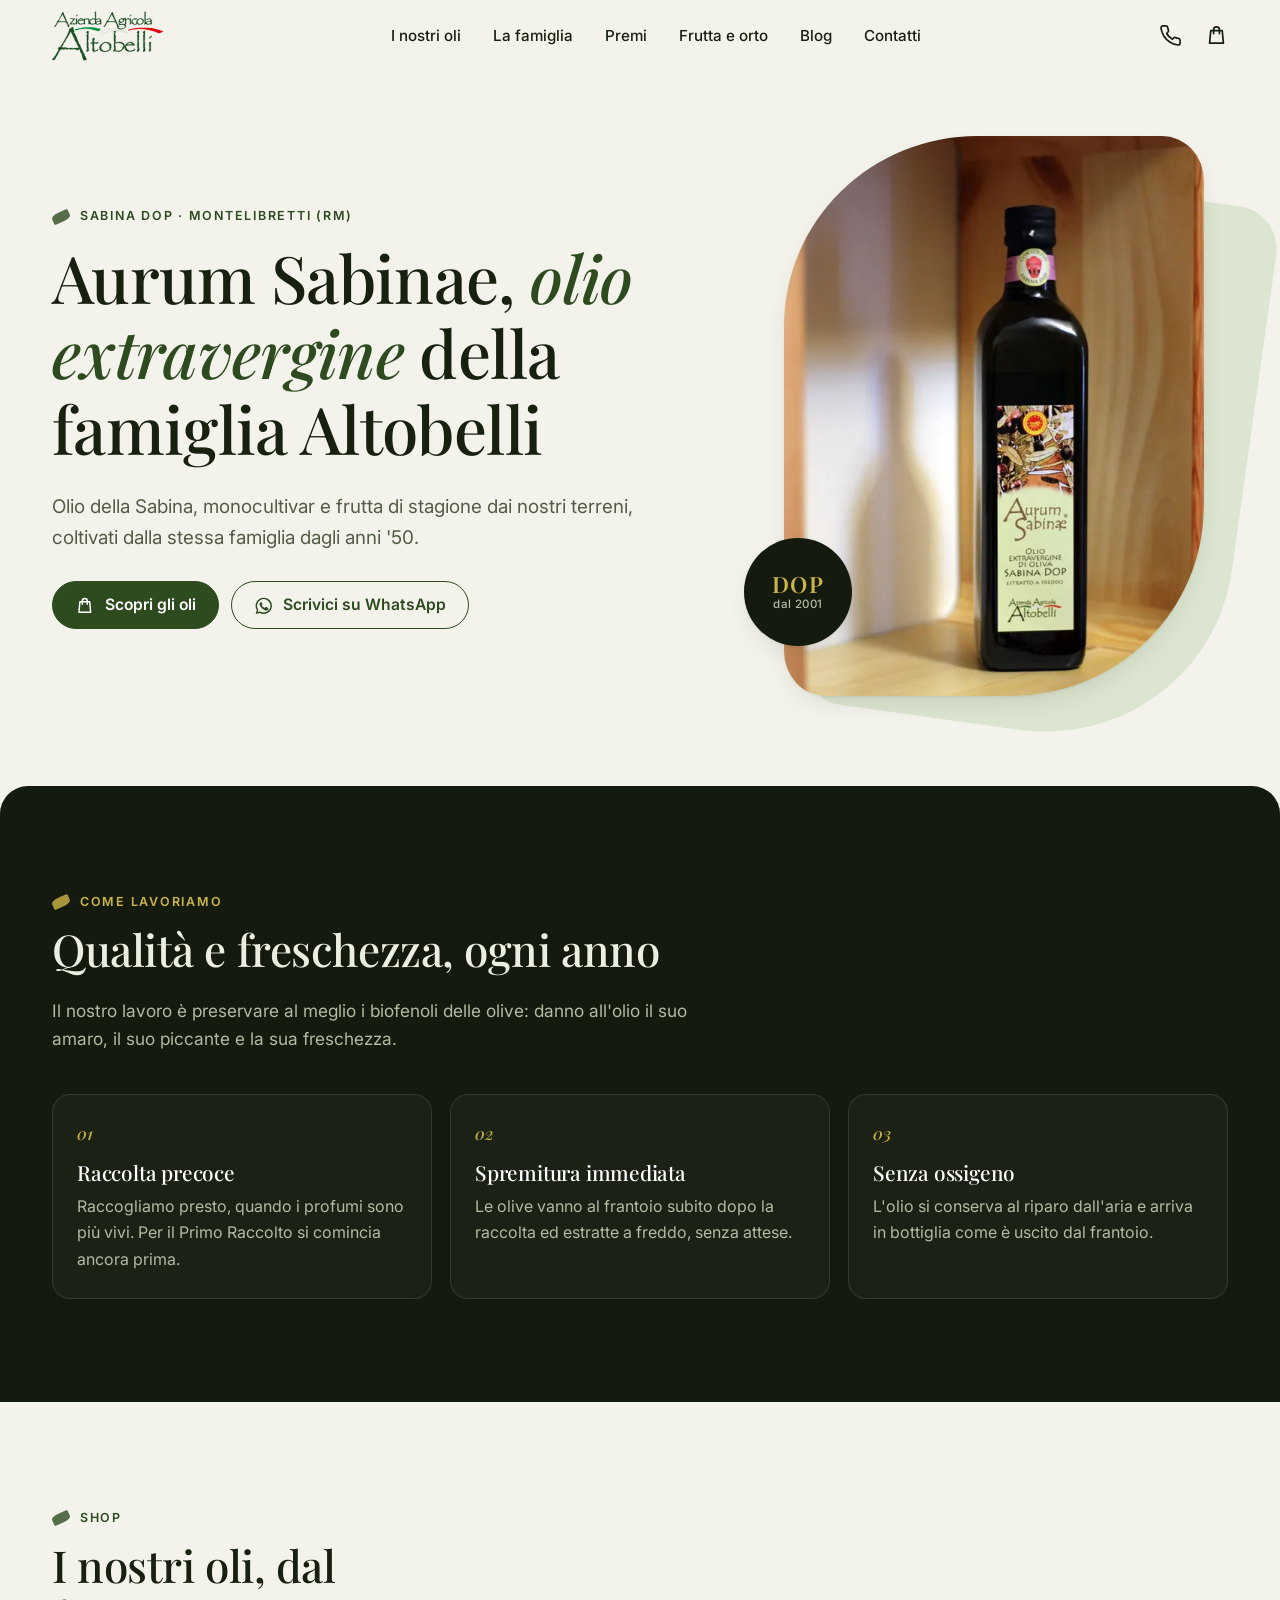
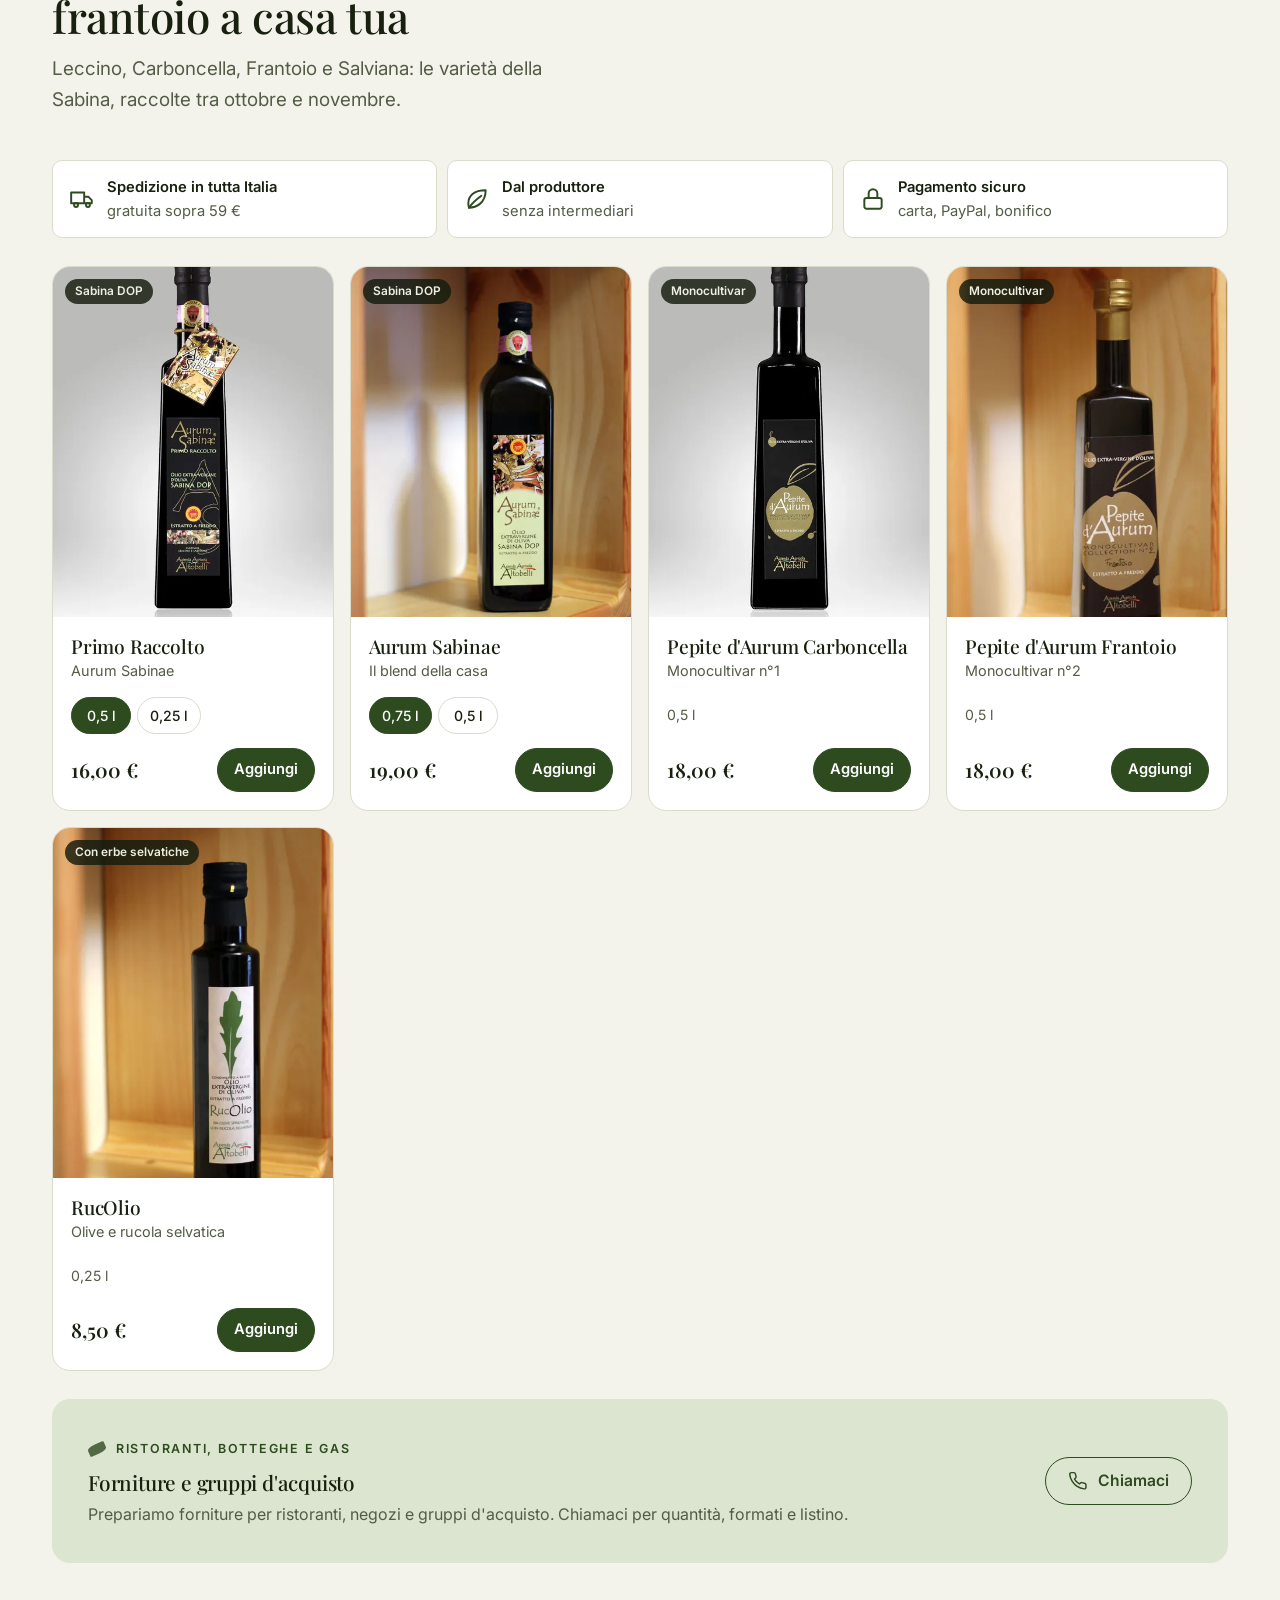
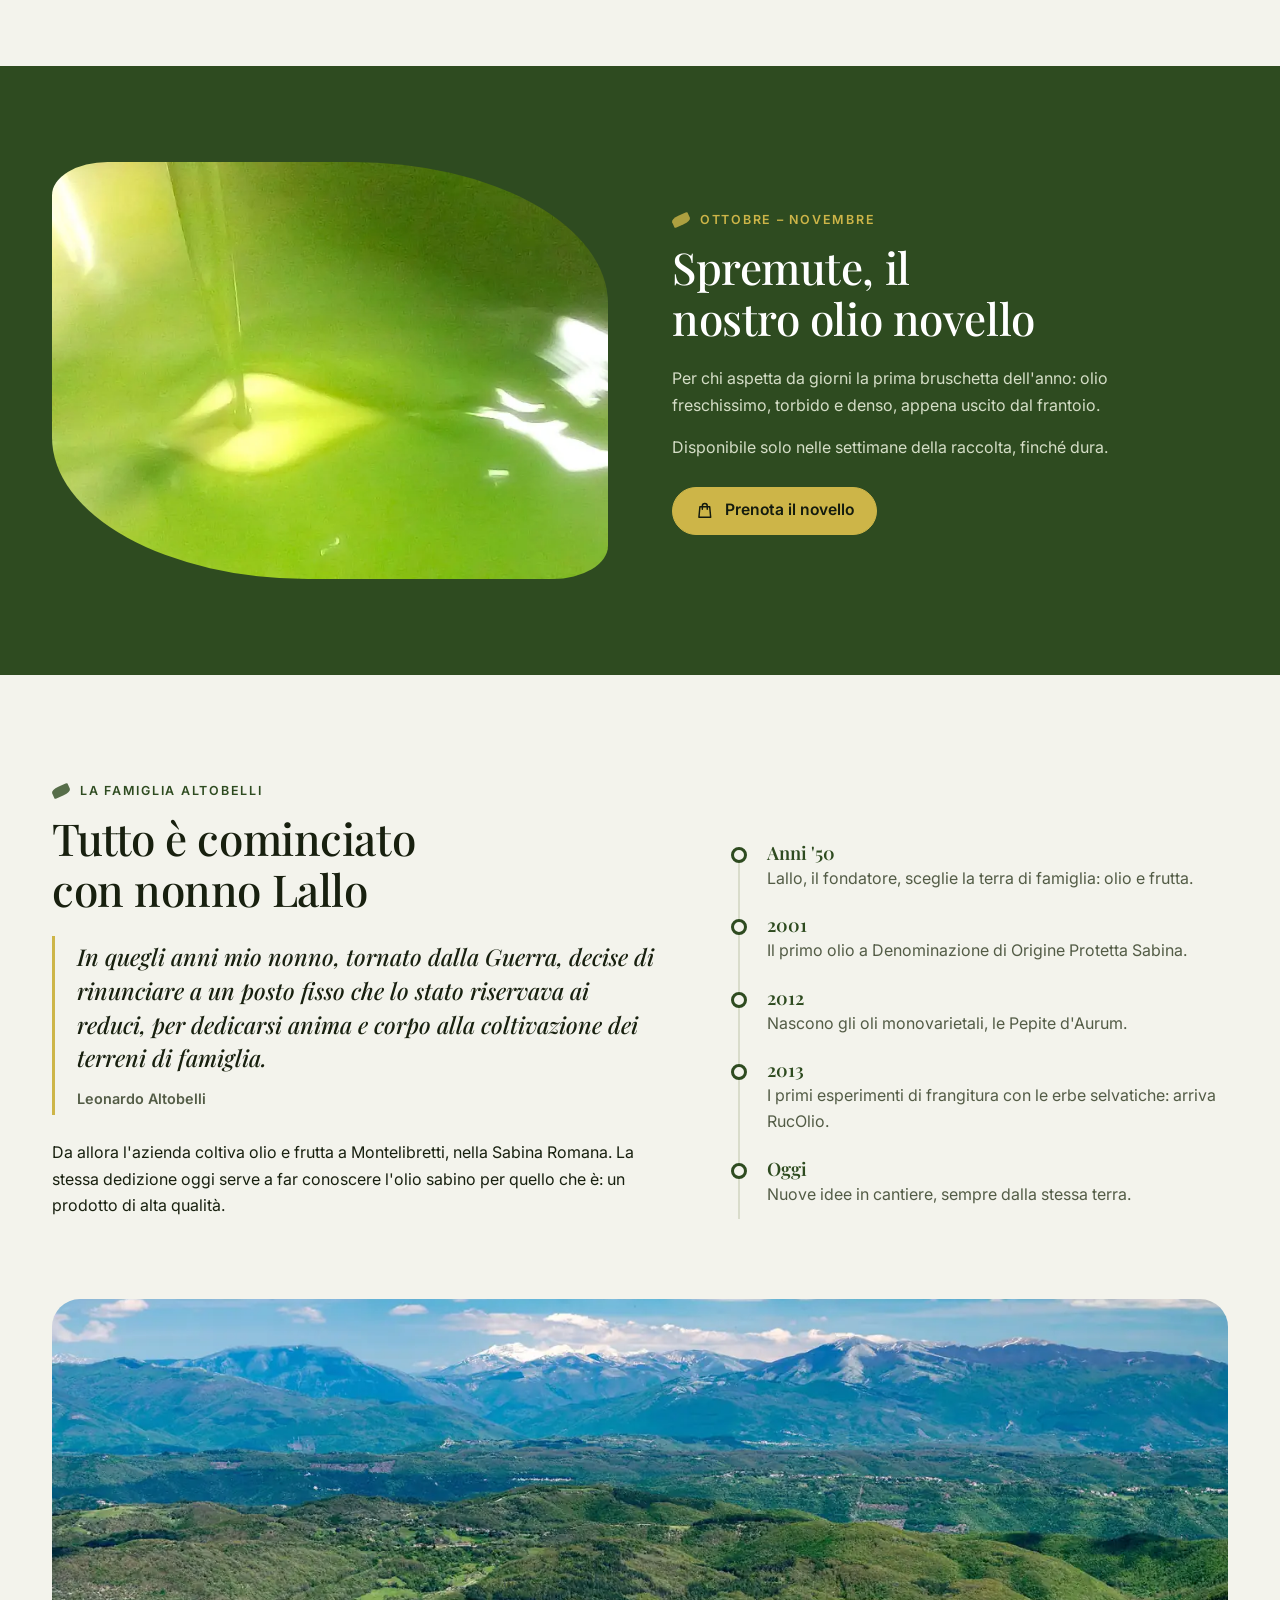
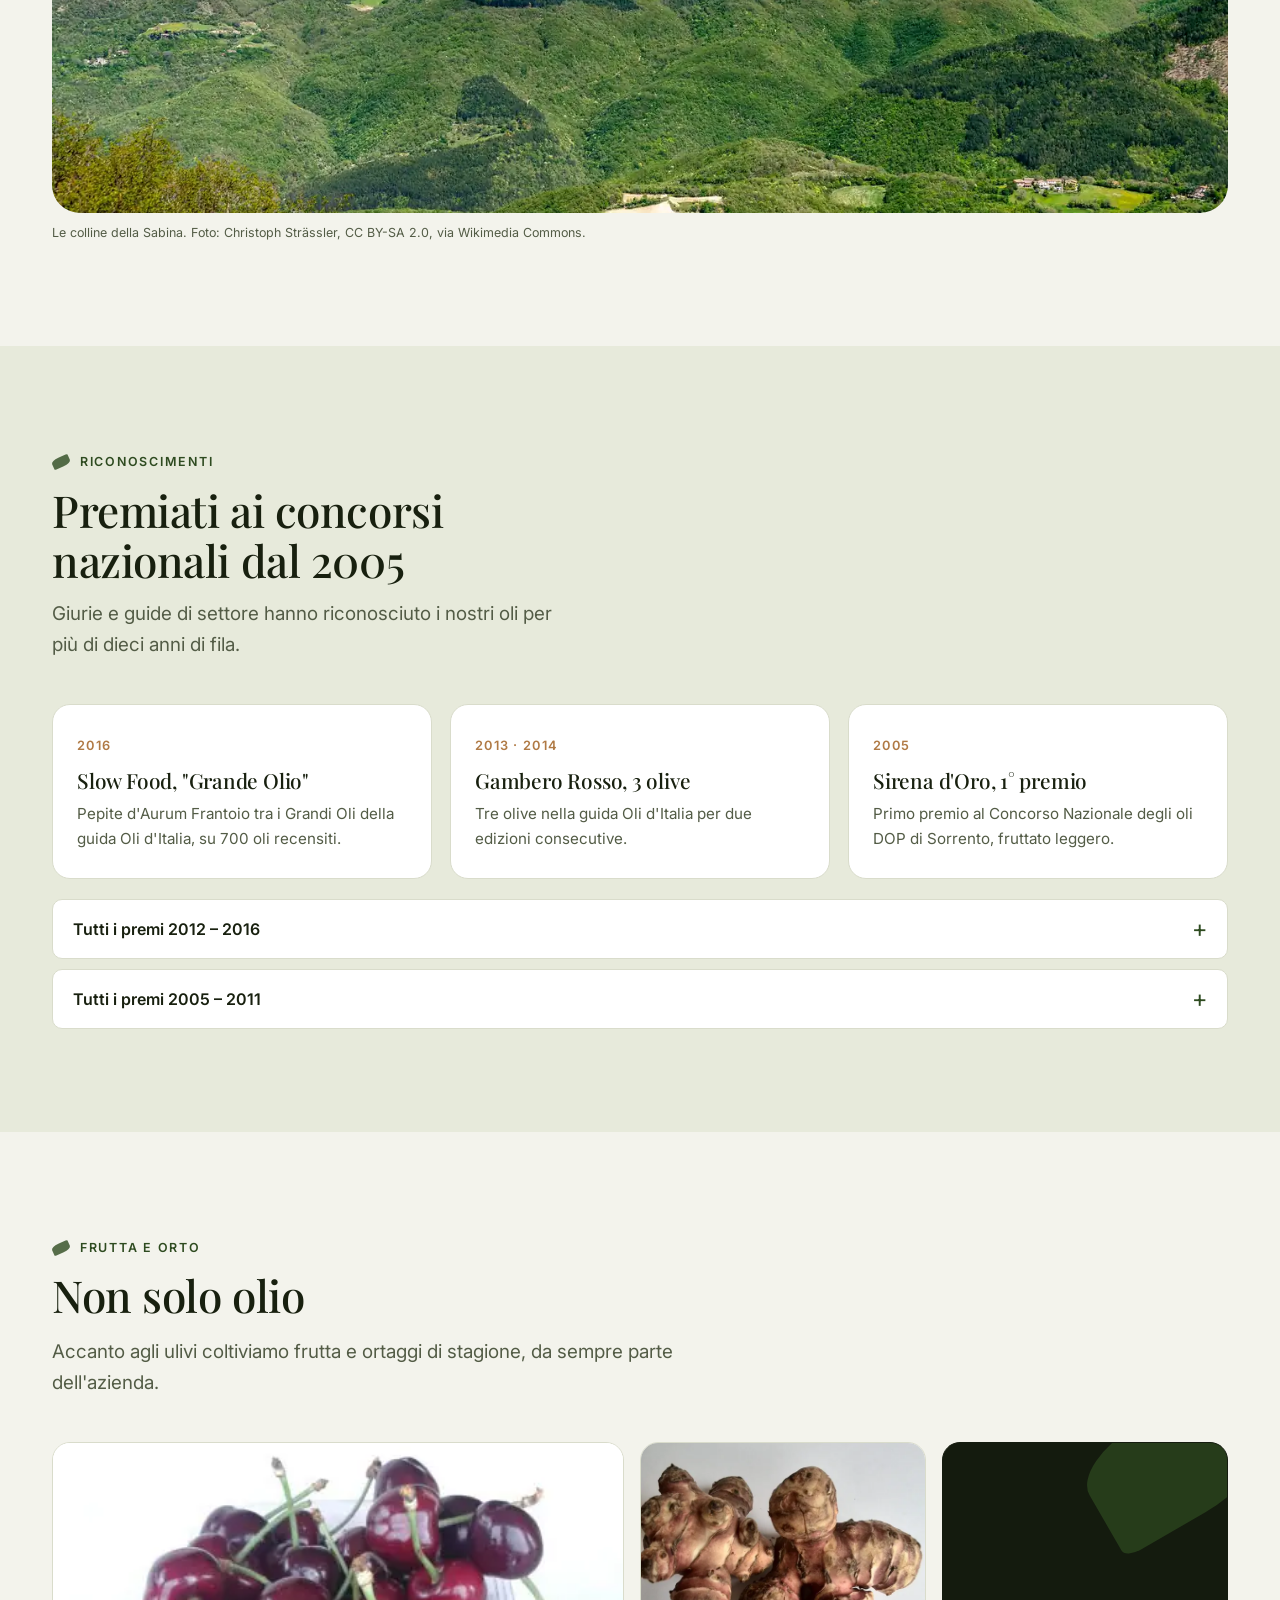
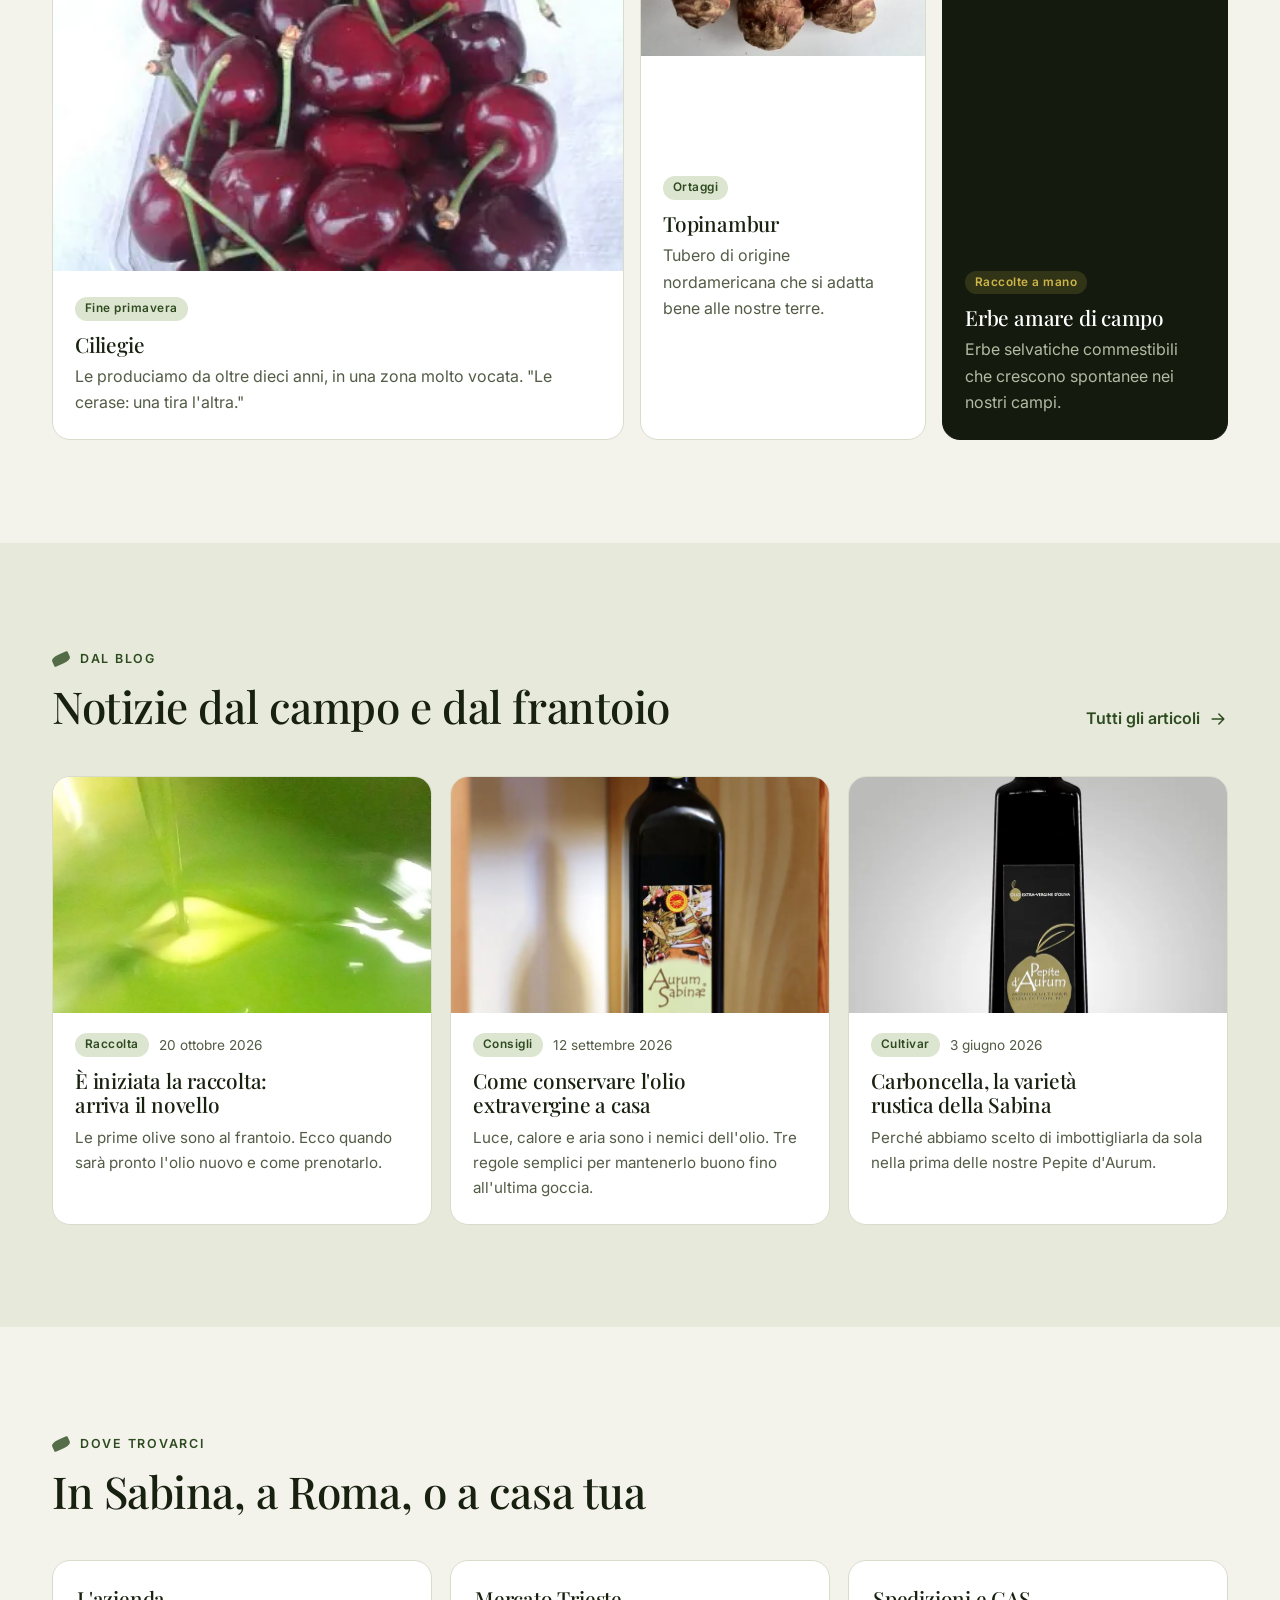
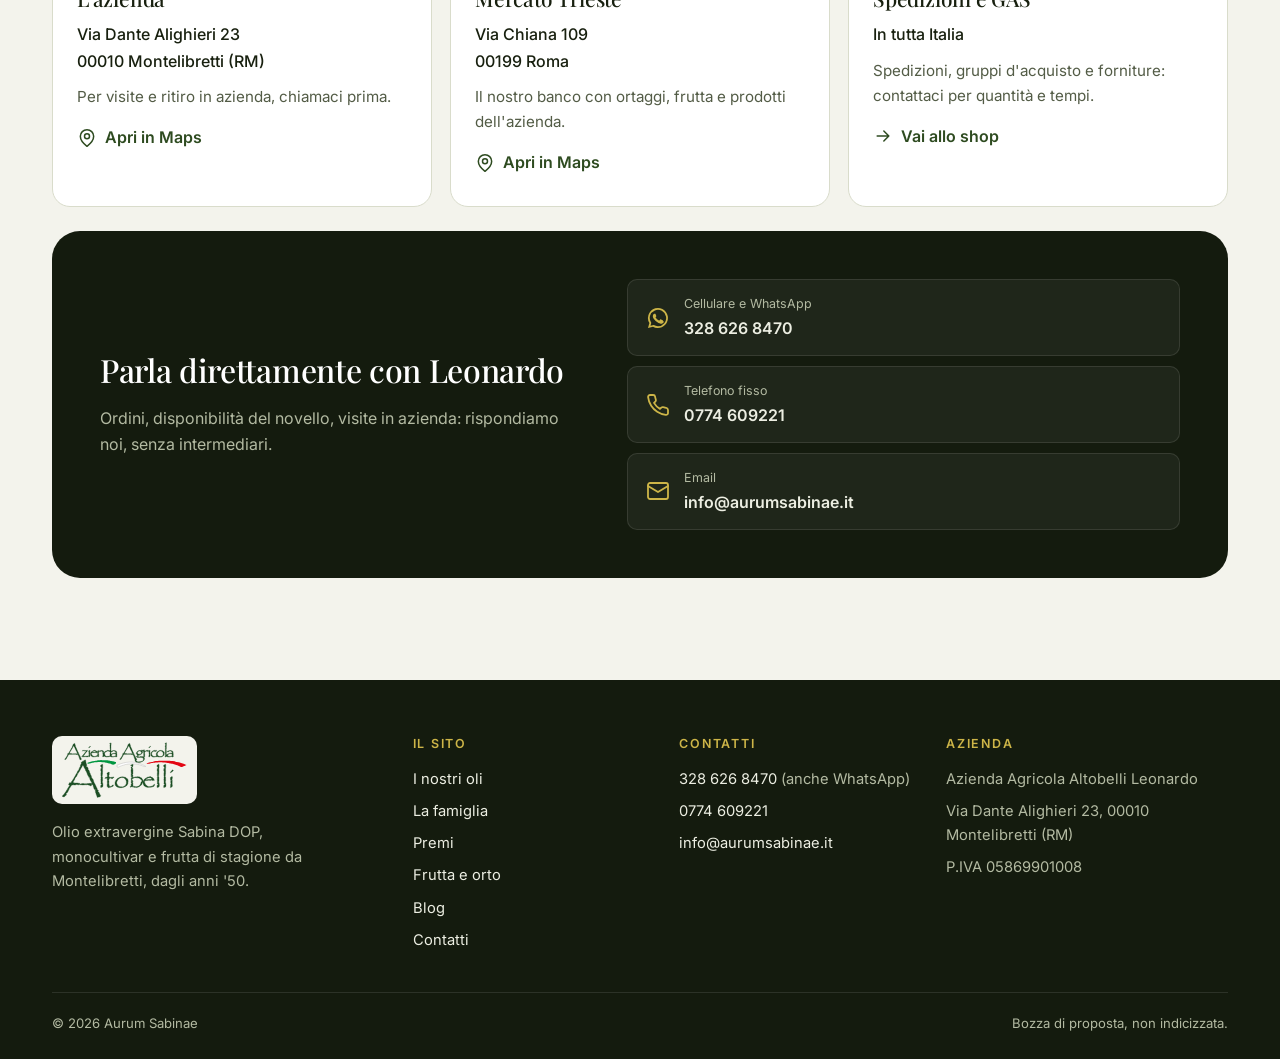
==== commit d5fe84ba: "Nuovo design (verde foglia, forme a foglia, Playfair + Inter), header con sola icona telefono, blog " ====
--- a/index.html
+++ b/index.html
@@ -5,15 +5,14 @@
   <meta name="viewport" content="width=device-width, initial-scale=1">
   <meta name="robots" content="noindex">
   <title>Aurum Sabinae · Olio extravergine Sabina DOP da Montelibretti</title>
-  <meta name="description" content="Azienda Agricola Altobelli: olio extravergine Sabina DOP, monocultivar Pepite d'Aurum, RucOlio e frutta di stagione, da Montelibretti nella Sabina Romana.">
-  <meta name="theme-color" content="#F6F1E6">
+  <meta name="description" content="Azienda Agricola Altobelli: olio extravergine Sabina DOP, monocultivar Pepite d&#x27;Aurum, RucOlio e frutta di stagione, da Montelibretti nella Sabina Romana.">
+  <meta name="theme-color" content="#F3F3EC">
   <link rel="preconnect" href="https://fonts.googleapis.com">
   <link rel="preconnect" href="https://fonts.gstatic.com" crossorigin>
-  <link href="https://fonts.googleapis.com/css2?family=Cormorant+Garamond:ital,wght@0,500;0,600;1,500&family=Source+Sans+3:wght@400;600&display=swap" rel="stylesheet">
-  <link rel="preload" as="image" href="img/hero-bottiglia-560.webp" imagesrcset="img/hero-bottiglia-560.webp 560w, img/hero-bottiglia-772.webp 772w" imagesizes="(min-width: 900px) 460px, 90vw">
-  <link rel="preload" as="image" href="img/logo-altobelli.svg">
-  <link rel="stylesheet" href="css/style.css?v=3">
-  <link rel="icon" href="data:image/svg+xml,%3Csvg xmlns='http://www.w3.org/2000/svg' viewBox='0 0 32 32'%3E%3Ccircle cx='16' cy='16' r='15' fill='%233E4A24'/%3E%3Ctext x='16' y='22' font-family='Georgia' font-size='17' text-anchor='middle' fill='%23D9B65C'%3EA%3C/text%3E%3C/svg%3E">
+  <link href="https://fonts.googleapis.com/css2?family=Inter:wght@400;500;600&family=Playfair+Display:ital,wght@0,500;0,600;1,500&display=swap" rel="stylesheet">
+  <link rel="preload" as="image" href="img/hero-bottiglia-560.webp" imagesrcset="img/hero-bottiglia-560.webp 560w, img/hero-bottiglia-772.webp 772w" imagesizes="(min-width: 900px) 420px, 78vw" fetchpriority="high">
+  <link rel="stylesheet" href="css/style.css?v=4">
+  <link rel="icon" href="data:image/svg+xml,%3Csvg xmlns='http://www.w3.org/2000/svg' viewBox='0 0 32 32'%3E%3Cpath d='M28 4C14 4 4 10 4 22c0 2 .4 4 1 6C20 28 28 18 28 4z' fill='%232E4B20'/%3E%3C/svg%3E">
 </head>
 <body>
 <svg width="0" height="0" style="position:absolute" aria-hidden="true">
@@ -23,34 +22,27 @@
   <symbol id="i-pin" viewBox="0 0 24 24" fill="none" stroke="currentColor" stroke-width="1.8" stroke-linecap="round" stroke-linejoin="round"><path d="M20 10c0 6-8 12-8 12S4 16 4 10a8 8 0 0 1 16 0z"/><circle cx="12" cy="10" r="3"/></symbol>
   <symbol id="i-arrow" viewBox="0 0 24 24" fill="none" stroke="currentColor" stroke-width="1.8" stroke-linecap="round" stroke-linejoin="round"><path d="M5 12h14M13 6l6 6-6 6"/></symbol>
   <symbol id="i-award" viewBox="0 0 24 24" fill="none" stroke="currentColor" stroke-width="1.8" stroke-linecap="round" stroke-linejoin="round"><circle cx="12" cy="8" r="6"/><path d="M15.5 13 17 22l-5-3-5 3 1.5-9"/></symbol>
-  <symbol id="i-menu" viewBox="0 0 24 24" fill="none" stroke="currentColor" stroke-width="1.8" stroke-linecap="round"><path d="M4 7h16M4 12h16M4 17h16"/></symbol>
-<symbol id="i-x" viewBox="0 0 24 24" fill="none" stroke="currentColor" stroke-width="1.8" stroke-linecap="round"><path d="M6 6l12 12M18 6 6 18"/></symbol>
+  <symbol id="i-menu" viewBox="0 0 24 24" fill="none" stroke="currentColor" stroke-width="1.8" stroke-linecap="round"><path d="M4 7h16M4 12h10M4 17h16"/></symbol>
+  <symbol id="i-x" viewBox="0 0 24 24" fill="none" stroke="currentColor" stroke-width="1.8" stroke-linecap="round"><path d="M6 6l12 12M18 6 6 18"/></symbol>
+  <symbol id="i-bag" viewBox="0 0 24 24" fill="none" stroke="currentColor" stroke-width="1.8" stroke-linecap="round" stroke-linejoin="round"><path d="M6 7h12l1.2 13H4.8L6 7z"/><path d="M9 10V6a3 3 0 0 1 6 0v4"/></symbol>
+  <symbol id="i-lock" viewBox="0 0 24 24" fill="none" stroke="currentColor" stroke-width="1.8" stroke-linecap="round" stroke-linejoin="round"><rect x="4" y="11" width="16" height="10" rx="2"/><path d="M8 11V7a4 4 0 0 1 8 0v4"/></symbol>
+  <symbol id="i-truck" viewBox="0 0 24 24" fill="none" stroke="currentColor" stroke-width="1.8" stroke-linecap="round" stroke-linejoin="round"><path d="M2 6h12v10H2zM14 10h4l3 3v3h-7z"/><circle cx="6.5" cy="17.5" r="1.8"/><circle cx="17.5" cy="17.5" r="1.8"/></symbol>
+  <symbol id="i-leaf" viewBox="0 0 24 24" fill="none" stroke="currentColor" stroke-width="1.8" stroke-linecap="round" stroke-linejoin="round"><path d="M20 4C9 4 4 9 4 16c0 1.4.2 2.7.6 4C11 20 20 16 20 4z"/><path d="M4.6 20C8 15 12 12 16 9"/></symbol>
 </svg>
 
 <a class="skip" href="#contenuto">Vai al contenuto</a>
-
-<header class="site-header" id="top">
-  <div class="wrap">
-    <div class="header-left">
-      <button class="icon-btn menu-btn" type="button" aria-expanded="false" aria-controls="mobile-nav" aria-label="Apri il menu">
-        <svg aria-hidden="true"><use href="#i-menu"/></svg>
-      </button>
-    </div>
+<header class="hd">
+  <div class="wrap hd__in">
+    <button class="icon-btn menu-btn" type="button" aria-expanded="false" aria-controls="mobile-nav" aria-label="Apri il menu">
+      <svg aria-hidden="true"><use href="#i-menu"/></svg>
+    </button>
     <a class="brand" href="index.html" aria-label="Azienda Agricola Altobelli, Aurum Sabinae: home">
       <img src="img/logo-altobelli.svg" width="470" height="210" alt="">
     </a>
-    <nav class="nav" aria-label="Principale">
-      <ul>
-        <li><a href="#shop">Shop</a></li>
-        <li><a href="#famiglia">La famiglia</a></li>
-        <li><a href="#premi">Premi</a></li>
-        <li><a href="#frutta">Frutta e orto</a></li>
-        <li><a href="#dove">Dove trovarci</a></li>
-      </ul>
-    </nav>
-    <div class="header-right">
-      <a class="icon-btn phone-btn" href="tel:+393286268470" aria-label="Chiama il 328 626 8470">
-        <svg aria-hidden="true"><use href="#i-phone"/></svg><span class="phone-text">328 626 8470</span>
+    <nav class="nav" aria-label="Principale"><ul><li><a href="#shop">I nostri oli</a></li><li><a href="#famiglia">La famiglia</a></li><li><a href="#premi">Premi</a></li><li><a href="#frutta">Frutta e orto</a></li><li><a href="blog.html">Blog</a></li><li><a href="#contatti">Contatti</a></li></ul></nav>
+    <div class="hd__actions">
+      <a class="icon-btn" href="tel:+393286268470" aria-label="Chiama Aurum Sabinae">
+        <svg aria-hidden="true"><use href="#i-phone"/></svg>
       </a>
       <a class="icon-btn cart-btn" href="cassa.html" aria-label="Carrello">
         <svg aria-hidden="true"><use href="#i-bag"/></svg><span class="cart-count" data-cart-count hidden>0</span>
@@ -61,22 +53,9 @@
 
 <div class="mobile-nav" id="mobile-nav" role="dialog" aria-modal="true" aria-label="Menu" hidden>
   <div class="mobile-nav__top">
-    <button class="icon-btn menu-close" type="button" aria-label="Chiudi il menu">
-      <svg aria-hidden="true"><use href="#i-x"/></svg>
-    </button>
-    <a class="brand" href="index.html" aria-label="Home"><img src="img/logo-altobelli.svg" width="470" height="210" alt=""></a>
-    <span class="icon-btn" aria-hidden="true"></span>
-  </div>
-  <nav aria-label="Menu mobile">
-    <ul>
-        <li><a href="#shop">Shop</a></li>
-        <li><a href="#famiglia">La famiglia</a></li>
-        <li><a href="#premi">Premi</a></li>
-        <li><a href="#frutta">Frutta e orto</a></li>
-        <li><a href="#dove">Dove trovarci</a></li>
-      <li><a href="cassa.html">Carrello e cassa</a></li>
-    </ul>
-  </nav>
+    <button class="icon-btn menu-close" type="button" aria-label="Chiudi il menu"><svg aria-hidden="true"><use href="#i-x"/></svg></button>
+  </div>
+  <nav aria-label="Menu mobile"><ul><li><a href="#shop">I nostri oli</a></li><li><a href="#famiglia">La famiglia</a></li><li><a href="#premi">Premi</a></li><li><a href="#frutta">Frutta e orto</a></li><li><a href="blog.html">Blog</a></li><li><a href="#contatti">Contatti</a></li><li><a href="cassa.html">Carrello e cassa</a></li></ul></nav>
   <div class="mobile-nav__contacts">
     <a class="btn btn--ghost" href="tel:+393286268470"><svg aria-hidden="true"><use href="#i-phone"/></svg>Chiama</a>
     <a class="btn" href="https://wa.me/393286268470" target="_blank" rel="noopener"><svg aria-hidden="true"><use href="#i-wa"/></svg>WhatsApp</a>
@@ -86,270 +65,255 @@
 <main id="contenuto">
 
   <section class="hero" aria-labelledby="hero-title">
-    <div class="wrap">
-      <div>
-        <p class="eyebrow">Olio extravergine Sabina DOP · Montelibretti (RM)</p>
-        <h1 id="hero-title">L'olio della Sabina, coltivato dalla stessa <em>famiglia</em> dagli anni '50</h1>
-        <p class="lead">Raccolta precoce, spremitura immediata, conservazione senza ossigeno. Oli DOP, monocultivar e frutta di stagione dai nostri terreni di Montelibretti.</p>
+    <div class="wrap hero__in">
+      <div class="hero__text">
+        <p class="eyebrow">Sabina DOP · Montelibretti (RM)</p>
+        <h1 id="hero-title">Aurum Sabinae, <em>olio extravergine</em> della famiglia Altobelli</h1>
+        <p class="lead">Olio della Sabina, monocultivar e frutta di stagione dai nostri terreni, coltivati dalla stessa famiglia dagli anni '50.</p>
         <div class="hero__actions">
-          <a class="btn" href="#shop"><svg aria-hidden="true"><use href="#i-bag"/></svg>Acquista l'olio</a>
-          <a class="btn btn--ghost" href="https://wa.me/393286268470?text=Buongiorno%2C%20vorrei%20informazioni%20sull%27olio%20Aurum%20Sabinae" target="_blank" rel="noopener">
-            <svg aria-hidden="true"><use href="#i-wa"/></svg>Scrivici su WhatsApp
-          </a>
-        </div>
-        <ul class="hero__facts">
-          <li><strong>2001</strong><span>olio a Denominazione di Origine Protetta</span></li>
-          <li><strong>5</strong><span>oli, tra blend e monocultivar</span></li>
-          <li><strong>2016</strong><span>"Grande Olio" Slow Food al Frantoio</span></li>
-        </ul>
+          <a class="btn" href="#shop"><svg aria-hidden="true"><use href="#i-bag"/></svg>Scopri gli oli</a>
+          <a class="btn btn--ghost" href="https://wa.me/393286268470?text=Buongiorno%2C%20vorrei%20informazioni%20sull%27olio%20Aurum%20Sabinae" target="_blank" rel="noopener"><svg aria-hidden="true"><use href="#i-wa"/></svg>Scrivici su WhatsApp</a>
+        </div>
       </div>
       <figure class="hero__media">
-        <img src="img/hero-bottiglia-560.webp" srcset="img/hero-bottiglia-560.webp 560w, img/hero-bottiglia-772.webp 772w" sizes="(min-width: 900px) 460px, 90vw" width="560" height="746" alt="Bottiglia di olio extravergine Aurum Sabinae Sabina DOP su una mensola di legno" fetchpriority="high">
-        <figcaption>Aurum Sabinae, Sabina DOP</figcaption>
+        <img class="leaf" src="img/hero-bottiglia-560.webp" srcset="img/hero-bottiglia-560.webp 560w, img/hero-bottiglia-772.webp 772w" sizes="(min-width: 900px) 420px, 78vw" width="560" height="746" alt="Bottiglia di olio extravergine Aurum Sabinae Sabina DOP su una mensola di legno" fetchpriority="high">
+        <figcaption class="seal"><b>DOP</b>dal 2001</figcaption>
       </figure>
     </div>
   </section>
 
-  <figure class="band">
-    <img src="img/olive-1170.webp" width="1170" height="220" alt="Rami di ulivo carichi di olive mature" loading="lazy">
-  </figure>
-
-  <section class="section" aria-labelledby="metodo-title">
-    <div class="wrap">
-      <div class="section-head reveal">
-        <p class="eyebrow">Come lavoriamo</p>
+  <section class="method" aria-labelledby="metodo-title">
+    <div class="wrap">
+      <div class="method__head">
+        <p class="eyebrow eyebrow--light">Come lavoriamo</p>
         <h2 id="metodo-title">Qualità e freschezza, ogni anno</h2>
-        <p class="lead">Il nostro lavoro è preservare al meglio i biofenoli delle olive: sono loro a dare all'olio il suo amaro, il suo piccante e la sua freschezza.</p>
-      </div>
-      <ol class="method reveal">
-        <li>
-          <h3>Raccolta precoce</h3>
-          <p>Raccogliamo le olive presto, quando i profumi sono più vivi. Per il Primo Raccolto si comincia ancora prima.</p>
-        </li>
-        <li>
-          <h3>Spremitura immediata</h3>
-          <p>Le olive vanno al frantoio subito dopo la raccolta, estratte a freddo, senza attese che ne spengano il gusto.</p>
-        </li>
-        <li>
-          <h3>Senza ossigeno</h3>
-          <p>L'olio si conserva al riparo dall'aria, così arriva in bottiglia come è uscito dal frantoio.</p>
-        </li>
+        <p>Il nostro lavoro è preservare al meglio i biofenoli delle olive: danno all'olio il suo amaro, il suo piccante e la sua freschezza.</p>
+      </div>
+      <ol class="method__list">
+        <li><span class="num">01</span><h3>Raccolta precoce</h3><p>Raccogliamo presto, quando i profumi sono più vivi. Per il Primo Raccolto si comincia ancora prima.</p></li>
+        <li><span class="num">02</span><h3>Spremitura immediata</h3><p>Le olive vanno al frantoio subito dopo la raccolta ed estratte a freddo, senza attese.</p></li>
+        <li><span class="num">03</span><h3>Senza ossigeno</h3><p>L'olio si conserva al riparo dall'aria e arriva in bottiglia come è uscito dal frantoio.</p></li>
       </ol>
     </div>
   </section>
 
-  <section class="section oils" id="shop" aria-labelledby="shop-title">
-    <div class="wrap">
-      <div class="section-head reveal">
-        <p class="eyebrow">Shop</p>
-        <h2 id="shop-title">I nostri oli, dal frantoio a casa tua</h2>
+  <section class="section" id="shop" aria-labelledby="shop-title">
+    <div class="wrap">
+      <div class="section-head section-head--row">
+        <div>
+          <p class="eyebrow">Shop</p>
+          <h2 id="shop-title">I nostri oli, dal frantoio a casa tua</h2>
+        </div>
         <p class="lead">Leccino, Carboncella, Frantoio e Salviana: le varietà della Sabina, raccolte tra ottobre e novembre.</p>
       </div>
-      <ul class="perks-row reveal">
+      <ul class="perks-row">
         <li><svg aria-hidden="true"><use href="#i-truck"/></svg><span><b>Spedizione in tutta Italia</b>gratuita sopra 59 €</span></li>
         <li><svg aria-hidden="true"><use href="#i-leaf"/></svg><span><b>Dal produttore</b>senza intermediari</span></li>
         <li><svg aria-hidden="true"><use href="#i-lock"/></svg><span><b>Pagamento sicuro</b>carta, PayPal, bonifico</span></li>
       </ul>
       <div class="shop-grid" data-shop></div>
-      <aside class="b2b reveal">
-        <div>
-          <p class="eyebrow">Per ristoranti, botteghe e GAS</p>
+      <aside class="b2b">
+        <div>
+          <p class="eyebrow">Ristoranti, botteghe e GAS</p>
           <h3>Forniture e gruppi d'acquisto</h3>
           <p>Prepariamo forniture per ristoranti, negozi e gruppi d'acquisto. Chiamaci per quantità, formati e listino.</p>
         </div>
-        <a class="btn btn--ghost" href="tel:+393286268470"><svg aria-hidden="true"><use href="#i-phone"/></svg>328 626 8470</a>
+        <a class="btn btn--ghost" href="tel:+393286268470"><svg aria-hidden="true"><use href="#i-phone"/></svg>Chiamaci</a>
       </aside>
     </div>
   </section>
 
-  <section class="section novello" aria-labelledby="novello-title">
-    <div class="wrap">
-      <img src="img/olio-verde-788.webp" width="788" height="588" alt="Olio novello verde intenso appena spremuto" loading="lazy">
-      <div class="reveal">
-        <p class="eyebrow">Ottobre – novembre</p>
+  <section class="novello" aria-labelledby="novello-title">
+    <div class="wrap novello__in">
+      <img class="leaf leaf--alt" src="img/olio-verde-788.webp" width="788" height="588" alt="Olio novello verde intenso appena spremuto" loading="lazy">
+      <div>
+        <p class="eyebrow eyebrow--light">Ottobre – novembre</p>
         <h2 id="novello-title">Spremute, il nostro olio novello</h2>
         <p>Per chi aspetta da giorni la prima bruschetta dell'anno: olio freschissimo, torbido e denso, appena uscito dal frantoio.</p>
         <p>Disponibile solo nelle settimane della raccolta, finché dura.</p>
-        <button class="btn btn--light" type="button" data-reserve><svg aria-hidden="true"><use href="#i-bag"/></svg>Prenota il novello</button>
+        <button class="btn btn--oil" type="button" data-reserve><svg aria-hidden="true"><use href="#i-bag"/></svg>Prenota il novello</button>
       </div>
     </div>
   </section>
 
   <section class="section" id="famiglia" aria-labelledby="famiglia-title">
     <div class="wrap story">
-      <div class="reveal">
+      <div>
         <p class="eyebrow">La famiglia Altobelli</p>
         <h2 id="famiglia-title">Tutto è cominciato con nonno Lallo</h2>
         <blockquote class="quote">
-          In quegli anni mio nonno, tornato dalla Guerra, decise di rinunciare a un posto fisso che lo stato riservava ai reduci, per dedicarsi anima e corpo alla coltivazione dei terreni di famiglia.
+          <p>In quegli anni mio nonno, tornato dalla Guerra, decise di rinunciare a un posto fisso che lo stato riservava ai reduci, per dedicarsi anima e corpo alla coltivazione dei terreni di famiglia.</p>
           <cite>Leonardo Altobelli</cite>
         </blockquote>
-        <p>Da allora l'azienda coltiva olio e frutta a Montelibretti, nella Sabina Romana. La stessa dedizione oggi serve a far conoscere l'olio sabino e i prodotti del nostro territorio per quello che sono: prodotti di alta qualità.</p>
-      </div>
-      <div class="reveal">
-        <ol class="timeline">
-          <li><b>Anni '50</b><span>Lallo, il fondatore, sceglie la terra di famiglia: olio e frutta.</span></li>
-          <li><b>2001</b><span>Il primo olio a Denominazione di Origine Protetta Sabina.</span></li>
-          <li><b>2012</b><span>Nascono gli oli monovarietali, le Pepite d'Aurum.</span></li>
-          <li><b>2013</b><span>I primi esperimenti di frangitura con le erbe selvatiche: arriva RucOlio.</span></li>
-          <li><b>Oggi</b><span>Nuove idee in cantiere, sempre dalla stessa terra.</span></li>
-        </ol>
-      </div>
-    </div>
-    <div class="wrap" style="margin-top:clamp(3rem,6vw,4.5rem)">
-      <figure class="territory reveal">
-        <img src="img/sabina-colline-900.webp" srcset="img/sabina-colline-900.webp 900w, img/sabina-colline-1400.webp 1400w" sizes="(min-width: 1180px) 1116px, 94vw" width="900" height="506" alt="Panorama sulle colline della Sabina" loading="lazy">
+        <p>Da allora l'azienda coltiva olio e frutta a Montelibretti, nella Sabina Romana. La stessa dedizione oggi serve a far conoscere l'olio sabino per quello che è: un prodotto di alta qualità.</p>
+      </div>
+      <ol class="timeline">
+        <li><b>Anni '50</b><span>Lallo, il fondatore, sceglie la terra di famiglia: olio e frutta.</span></li>
+        <li><b>2001</b><span>Il primo olio a Denominazione di Origine Protetta Sabina.</span></li>
+        <li><b>2012</b><span>Nascono gli oli monovarietali, le Pepite d'Aurum.</span></li>
+        <li><b>2013</b><span>I primi esperimenti di frangitura con le erbe selvatiche: arriva RucOlio.</span></li>
+        <li><b>Oggi</b><span>Nuove idee in cantiere, sempre dalla stessa terra.</span></li>
+      </ol>
+    </div>
+    <div class="wrap">
+      <figure class="territory">
+        <img src="img/sabina-colline-900.webp" srcset="img/sabina-colline-900.webp 900w, img/sabina-colline-1400.webp 1400w" sizes="(min-width: 1240px) 1176px, 94vw" width="900" height="506" alt="Panorama sulle colline della Sabina" loading="lazy">
         <figcaption>Le colline della Sabina. Foto: Christoph Strässler, CC BY-SA 2.0, via Wikimedia Commons.</figcaption>
       </figure>
     </div>
   </section>
 
-  <section class="section" id="premi" aria-labelledby="premi-title" style="padding-top:0">
-    <div class="wrap">
-      <div class="section-head reveal">
-        <p class="eyebrow">Riconoscimenti</p>
-        <h2 id="premi-title">Premiati ai concorsi nazionali dal 2005</h2>
-        <p class="lead">Le giurie dei concorsi e le guide di settore hanno riconosciuto i nostri oli per più di dieci anni di fila.</p>
-      </div>
-      <div class="awards-top">
-        <article class="award-card reveal">
-          <span class="year">2016</span>
-          <h3>Slow Food, "Grande Olio"</h3>
-          <p>Pepite d'Aurum Frantoio tra i Grandi Oli della guida Oli d'Italia, su 700 oli recensiti.</p>
-        </article>
-        <article class="award-card reveal">
-          <span class="year">2013 · 2014</span>
-          <h3>Gambero Rosso, 3 olive</h3>
-          <p>Tre olive nella guida Oli d'Italia per due edizioni consecutive.</p>
-        </article>
-        <article class="award-card reveal">
-          <span class="year">2005</span>
-          <h3>Sirena d'Oro, 1° premio</h3>
-          <p>Primo premio al Concorso Nazionale degli oli DOP di Sorrento, categoria fruttato leggero.</p>
-        </article>
-      </div>
-      <div class="awards-list reveal">
+  <section class="section section--tint" id="premi" aria-labelledby="premi-title">
+    <div class="wrap">
+      <div class="section-head section-head--row">
+        <div>
+          <p class="eyebrow">Riconoscimenti</p>
+          <h2 id="premi-title">Premiati ai concorsi nazionali dal 2005</h2>
+        </div>
+        <p class="lead">Giurie e guide di settore hanno riconosciuto i nostri oli per più di dieci anni di fila.</p>
+      </div>
+      <div class="prizes">
+        <article class="prize"><span class="prize__year">2016</span><h3>Slow Food, "Grande Olio"</h3><p>Pepite d'Aurum Frantoio tra i Grandi Oli della guida Oli d'Italia, su 700 oli recensiti.</p></article>
+        <article class="prize"><span class="prize__year">2013 · 2014</span><h3>Gambero Rosso, 3 olive</h3><p>Tre olive nella guida Oli d'Italia per due edizioni consecutive.</p></article>
+        <article class="prize"><span class="prize__year">2005</span><h3>Sirena d'Oro, 1° premio</h3><p>Primo premio al Concorso Nazionale degli oli DOP di Sorrento, fruttato leggero.</p></article>
+      </div>
+      <div class="awards-list">
         <details>
-          <summary>2012 – 2016</summary>
+          <summary>Tutti i premi 2012 – 2016</summary>
           <ul>
-            <li>2016 · Guida Oli d'Italia Slow Food: "Grande Olio" al monocultivar Frantoio</li>
-            <li>2015 · Catalogo degli oli monovarietali ASSAM Marche: selezionato il monocultivar Carboncella</li>
-            <li>2014 · Aipo d'Argento: Gran Menzione al Carboncella, categoria monovarietale</li>
-            <li>2013 · 3 olive Gambero Rosso, guida Oli d'Italia 2014</li>
-            <li>2012 · Orciolo d'Oro: Distinzione DOP fruttato leggero a Primo Raccolto e Aurum Sabinae</li>
-            <li>2012 · Aipo d'Argento: Gran Menzione, olio DOP fruttato intenso</li>
-            <li>2012 · Orii del Lazio: Menzione Speciale, Sabina DOP fruttato medio</li>
-            <li>2012 · Ercole Olivario: finalista</li>
-            <li>2012 · 3 olive Gambero Rosso, guida Oli d'Italia 2013</li>
+            <li><b>2016</b> Guida Oli d'Italia Slow Food: "Grande Olio" al monocultivar Frantoio</li>
+            <li><b>2015</b> Catalogo degli oli monovarietali ASSAM Marche: selezionato il Carboncella</li>
+            <li><b>2014</b> Aipo d'Argento: Gran Menzione al Carboncella, categoria monovarietale</li>
+            <li><b>2013</b> 3 olive Gambero Rosso, guida Oli d'Italia 2014</li>
+            <li><b>2012</b> Orciolo d'Oro: Distinzione DOP fruttato leggero a Primo Raccolto e Aurum Sabinae</li>
+            <li><b>2012</b> Aipo d'Argento: Gran Menzione, olio DOP fruttato intenso</li>
+            <li><b>2012</b> Orii del Lazio: Menzione Speciale, Sabina DOP fruttato medio</li>
+            <li><b>2012</b> Ercole Olivario: finalista</li>
+            <li><b>2012</b> 3 olive Gambero Rosso, guida Oli d'Italia 2013</li>
           </ul>
         </details>
         <details>
-          <summary>2005 – 2011</summary>
+          <summary>Tutti i premi 2005 – 2011</summary>
           <ul>
-            <li>2011 · Orciolo d'Oro: Gran Menzione, fruttato leggero</li>
-            <li>2010 · Migliori oli del Lazio, DOP Sabina fruttato leggero: 2° premio</li>
-            <li>2010 · Orciolo d'Oro: Distinzione, fruttato leggero</li>
-            <li>2009 · Migliori oli del Lazio, DOP Sabina fruttato leggero: 1° premio</li>
-            <li>2009 · Orciolo d'Oro DOP e IGP: Gran Menzione, fruttato leggero</li>
-            <li>2008 · Orciolo d'Oro: Distinzione, fruttato leggero</li>
-            <li>2007 · Migliori oli del Lazio, DOP Sabina fruttato intenso: 1° premio</li>
-            <li>2007 · Sirena d'Oro di Sorrento: Menzione di merito</li>
-            <li>2006 · Migliori oli del Lazio, DOP Sabina fruttato intenso: 1° premio</li>
-            <li>2006 · Orciolo d'Oro: 1° premio, fruttato leggero</li>
-            <li>2006 · Sirena d'Oro di Sorrento: Menzione di merito</li>
-            <li>2005 · Sirena d'Oro di Sorrento, oli DOP: 1° premio, fruttato leggero</li>
+            <li><b>2011</b> Orciolo d'Oro: Gran Menzione, fruttato leggero</li>
+            <li><b>2010</b> Migliori oli del Lazio, DOP Sabina fruttato leggero: 2° premio</li>
+            <li><b>2010</b> Orciolo d'Oro: Distinzione, fruttato leggero</li>
+            <li><b>2009</b> Migliori oli del Lazio, DOP Sabina fruttato leggero: 1° premio</li>
+            <li><b>2009</b> Orciolo d'Oro DOP e IGP: Gran Menzione, fruttato leggero</li>
+            <li><b>2008</b> Orciolo d'Oro: Distinzione, fruttato leggero</li>
+            <li><b>2007</b> Migliori oli del Lazio, DOP Sabina fruttato intenso: 1° premio</li>
+            <li><b>2007</b> Sirena d'Oro di Sorrento: Menzione di merito</li>
+            <li><b>2006</b> Migliori oli del Lazio, DOP Sabina fruttato intenso: 1° premio</li>
+            <li><b>2006</b> Orciolo d'Oro: 1° premio, fruttato leggero</li>
+            <li><b>2006</b> Sirena d'Oro di Sorrento: Menzione di merito</li>
+            <li><b>2005</b> Sirena d'Oro di Sorrento, oli DOP: 1° premio, fruttato leggero</li>
           </ul>
         </details>
       </div>
     </div>
   </section>
 
-  <figure class="band">
-    <img src="img/ciliegi-1170.webp" width="1170" height="220" alt="Filari di ciliegi in fiore" loading="lazy">
-  </figure>
-
-  <section class="section fruit" id="frutta" aria-labelledby="frutta-title">
-    <div class="wrap">
-      <div class="section-head reveal">
+  <section class="section" id="frutta" aria-labelledby="frutta-title">
+    <div class="wrap">
+      <div class="section-head">
         <p class="eyebrow">Frutta e orto</p>
         <h2 id="frutta-title">Non solo olio</h2>
         <p class="lead">Accanto agli ulivi coltiviamo frutta e ortaggi di stagione, da sempre parte dell'azienda.</p>
       </div>
       <div class="fruit-grid">
-        <article class="fruit-card fruit-card--wide reveal">
+        <article class="fruit fruit--wide">
           <img src="img/ciliegie-408.webp" width="408" height="330" alt="Cestino di ciliegie rosse Aurum Sabinae" loading="lazy">
-          <div>
-            <span class="season">Fine primavera</span>
-            <h3>Ciliegie</h3>
-            <p>Le produciamo da oltre dieci anni, in una zona molto vocata. "Le cerase: una tira l'altra."</p>
-          </div>
+          <div><span class="chip">Fine primavera</span><h3>Ciliegie</h3><p>Le produciamo da oltre dieci anni, in una zona molto vocata. "Le cerase: una tira l'altra."</p></div>
         </article>
-        <article class="fruit-card reveal">
+        <article class="fruit">
           <img src="img/topinambur-600.webp" width="600" height="480" alt="Tuberi di topinambur appena raccolti" loading="lazy">
-          <div>
-            <span class="season">Ortaggi</span>
-            <h3>Topinambur</h3>
-            <p>Tubero di origine nordamericana che si adatta bene alle nostre terre.</p>
-          </div>
+          <div><span class="chip">Ortaggi</span><h3>Topinambur</h3><p>Tubero di origine nordamericana che si adatta bene alle nostre terre.</p></div>
         </article>
-        <article class="fruit-card herbs reveal">
-          <div>
-            <span class="season">Raccolte a mano</span>
-            <h3>Erbe amare di campo</h3>
-            <p>Un insieme di erbe selvatiche commestibili che crescono spontanee nei nostri campi.</p>
-          </div>
+        <article class="fruit fruit--herbs">
+          <div><span class="chip">Raccolte a mano</span><h3>Erbe amare di campo</h3><p>Erbe selvatiche commestibili che crescono spontanee nei nostri campi.</p></div>
         </article>
       </div>
     </div>
   </section>
 
-  <section class="section" id="dove" aria-labelledby="dove-title">
-    <div class="wrap">
-      <div class="section-head reveal">
+  <section class="section section--tint" id="blog-home" aria-labelledby="blog-title">
+    <div class="wrap">
+      <div class="section-head section-head--row">
+        <div>
+          <p class="eyebrow">Dal blog</p>
+          <h2 id="blog-title">Notizie dal campo e dal frantoio</h2>
+        </div>
+        <a class="link-arrow" href="blog.html">Tutti gli articoli<svg aria-hidden="true"><use href="#i-arrow"/></svg></a>
+      </div>
+      <div class="post-grid">
+        <article class="post">
+  <a class="post__img" href="articolo-novello-2026.html" tabindex="-1" aria-hidden="true">
+    <img src="img/olio-verde-788.webp" width="788" height="588" alt="" loading="lazy">
+  </a>
+  <div class="post__body">
+    <p class="post__meta"><span class="chip">Raccolta</span><time datetime="2026-10-20">20 ottobre 2026</time></p>
+    <h3><a href="articolo-novello-2026.html">È iniziata la raccolta: arriva il novello</a></h3>
+    <p>Le prime olive sono al frantoio. Ecco quando sarà pronto l&#x27;olio nuovo e come prenotarlo.</p>
+  </div>
+</article><article class="post">
+  <a class="post__img" href="articolo-conservare-olio.html" tabindex="-1" aria-hidden="true">
+    <img src="img/aurum-sabinae-760.webp" width="760" height="950" alt="" loading="lazy">
+  </a>
+  <div class="post__body">
+    <p class="post__meta"><span class="chip">Consigli</span><time datetime="2026-09-12">12 settembre 2026</time></p>
+    <h3><a href="articolo-conservare-olio.html">Come conservare l&#x27;olio extravergine a casa</a></h3>
+    <p>Luce, calore e aria sono i nemici dell&#x27;olio. Tre regole semplici per mantenerlo buono fino all&#x27;ultima goccia.</p>
+  </div>
+</article><article class="post">
+  <a class="post__img" href="articolo-carboncella.html" tabindex="-1" aria-hidden="true">
+    <img src="img/pepite-carboncella-760.webp" width="760" height="950" alt="" loading="lazy">
+  </a>
+  <div class="post__body">
+    <p class="post__meta"><span class="chip">Cultivar</span><time datetime="2026-06-03">3 giugno 2026</time></p>
+    <h3><a href="articolo-carboncella.html">Carboncella, la varietà rustica della Sabina</a></h3>
+    <p>Perché abbiamo scelto di imbottigliarla da sola nella prima delle nostre Pepite d&#x27;Aurum.</p>
+  </div>
+</article>
+      </div>
+    </div>
+  </section>
+
+  <section class="section" id="contatti" aria-labelledby="contatti-title">
+    <div class="wrap">
+      <div class="section-head">
         <p class="eyebrow">Dove trovarci</p>
-        <h2 id="dove-title">In Sabina, a Roma, o a casa tua</h2>
+        <h2 id="contatti-title">In Sabina, a Roma, o a casa tua</h2>
       </div>
       <div class="places">
-        <div class="place reveal">
+        <div class="place">
           <h3>L'azienda</h3>
           <address>Via Dante Alighieri 23<br>00010 Montelibretti (RM)</address>
           <p>Per visite e ritiro in azienda, chiamaci prima.</p>
           <a class="link-arrow" href="https://www.google.com/maps/search/?api=1&amp;query=Via+Dante+Alighieri+23%2C+00010+Montelibretti+RM" target="_blank" rel="noopener"><svg aria-hidden="true"><use href="#i-pin"/></svg>Apri in Maps</a>
         </div>
-        <div class="place reveal">
+        <div class="place">
           <h3>Mercato Trieste</h3>
           <address>Via Chiana 109<br>00199 Roma</address>
           <p>Il nostro banco con ortaggi, frutta e prodotti dell'azienda.</p>
           <a class="link-arrow" href="https://www.google.com/maps/search/?api=1&amp;query=Mercato+Trieste+Via+Chiana+109+Roma" target="_blank" rel="noopener"><svg aria-hidden="true"><use href="#i-pin"/></svg>Apri in Maps</a>
         </div>
-        <div class="place reveal">
+        <div class="place">
           <h3>Spedizioni e GAS</h3>
           <address>In tutta Italia</address>
           <p>Spedizioni, gruppi d'acquisto e forniture: contattaci per quantità e tempi.</p>
           <a class="link-arrow" href="#shop"><svg aria-hidden="true"><use href="#i-arrow"/></svg>Vai allo shop</a>
         </div>
       </div>
-    </div>
-  </section>
-
-  <section class="section contact" id="contatti" aria-labelledby="contatti-title">
-    <div class="wrap">
-      <p class="eyebrow">Contatti</p>
-      <h2 id="contatti-title">Parla direttamente con Leonardo</h2>
-      <p class="lead">Ordini, disponibilità del novello, visite in azienda: rispondiamo noi, senza intermediari.</p>
-      <div class="contact-grid">
-        <a class="contact-item" href="https://wa.me/393286268470" target="_blank" rel="noopener">
-          <svg aria-hidden="true"><use href="#i-wa"/></svg>
-          <span><small>Cellulare e WhatsApp</small><strong>328 626 8470</strong></span>
-        </a>
-        <a class="contact-item" href="tel:+390774609221">
-          <svg aria-hidden="true"><use href="#i-phone"/></svg>
-          <span><small>Telefono fisso</small><strong>0774 609221</strong></span>
-        </a>
-        <a class="contact-item" href="mailto:info@aurumsabinae.it">
-          <svg aria-hidden="true"><use href="#i-mail"/></svg>
-          <span><small>Email</small><strong>info@aurumsabinae.it</strong></span>
-        </a>
+      <div class="contact">
+        <div>
+          <h3>Parla direttamente con Leonardo</h3>
+          <p>Ordini, disponibilità del novello, visite in azienda: rispondiamo noi, senza intermediari.</p>
+        </div>
+        <div class="contact__links">
+          <a class="contact-item" href="https://wa.me/393286268470" target="_blank" rel="noopener"><svg aria-hidden="true"><use href="#i-wa"/></svg><span><small>Cellulare e WhatsApp</small><strong>328 626 8470</strong></span></a>
+          <a class="contact-item" href="tel:+390774609221"><svg aria-hidden="true"><use href="#i-phone"/></svg><span><small>Telefono fisso</small><strong>0774 609221</strong></span></a>
+          <a class="contact-item" href="mailto:info@aurumsabinae.it"><svg aria-hidden="true"><use href="#i-mail"/></svg><span><small>Email</small><strong>info@aurumsabinae.it</strong></span></a>
+        </div>
       </div>
     </div>
   </section>
@@ -376,24 +340,34 @@
 </div>
 <div class="toast" id="toast" role="status"></div>
 
-<footer class="site-footer">
-  <div class="wrap">
-    <img src="img/logo-altobelli.svg" width="470" height="210" alt="Azienda Agricola Altobelli" loading="lazy">
+<footer class="ft">
+  <div class="wrap ft__grid">
+    <div class="ft__brand">
+      <img src="img/logo-altobelli.svg" width="470" height="210" alt="Azienda Agricola Altobelli" loading="lazy">
+      <p>Olio extravergine Sabina DOP, monocultivar e frutta di stagione da Montelibretti, dagli anni '50.</p>
+    </div>
+    <nav aria-label="Pie di pagina"><h2>Il sito</h2><ul><li><a href="#shop">I nostri oli</a></li><li><a href="#famiglia">La famiglia</a></li><li><a href="#premi">Premi</a></li><li><a href="#frutta">Frutta e orto</a></li><li><a href="blog.html">Blog</a></li><li><a href="#contatti">Contatti</a></li></ul></nav>
     <div>
-      <p><strong style="color:#E9E3D2">Aurum Sabinae</strong> · Azienda Agricola Altobelli Leonardo</p>
-      <p>Via Dante Alighieri 23, 00010 Montelibretti (RM)</p>
-      <p>P.IVA 05869901008</p>
+      <h2>Contatti</h2>
+      <ul>
+        <li><a href="tel:+393286268470">328 626 8470</a> (anche WhatsApp)</li>
+        <li><a href="tel:+390774609221">0774 609221</a></li>
+        <li><a href="mailto:info@aurumsabinae.it">info@aurumsabinae.it</a></li>
+      </ul>
     </div>
     <div>
-      <p><a href="tel:+393286268470">328 626 8470</a> · <a href="tel:+390774609221">0774 609221</a></p>
-      <p><a href="mailto:info@aurumsabinae.it">info@aurumsabinae.it</a></p>
-      <p>Bozza di proposta, non indicizzata.</p>
-    </div>
-  </div>
+      <h2>Azienda</h2>
+      <ul>
+        <li>Azienda Agricola Altobelli Leonardo</li>
+        <li>Via Dante Alighieri 23, 00010 Montelibretti (RM)</li>
+        <li>P.IVA 05869901008</li>
+      </ul>
+    </div>
+  </div>
+  <div class="wrap ft__bottom"><p>© 2026 Aurum Sabinae</p><p>Bozza di proposta, non indicizzata.</p></div>
 </footer>
 
-
-<script src="js/main.js?v=3" defer></script>
-<script src="js/shop.js?v=3" defer></script>
+<script src="js/main.js?v=4" defer></script>
+<script src="js/shop.js?v=4" defer></script>
 </body>
 </html>
--- a/css/style.css
+++ b/css/style.css
@@ -1,433 +1,489 @@
-/* Aurum Sabinae — bozza */
+/* Aurum Sabinae – bozza. Verde foglia del logo, nero oliva, giallo olio; forme a foglia. */
 :root {
-  --bg: #F6F1E6;
-  --bg-alt: #EDE6D4;
-  --card: #FBF8F1;
-  --ink: #1E2316;
-  --ink-soft: #4F5545;
-  --olive: #3E4A24;
-  --olive-deep: #2A3318;
-  --gold: #9A7420;      /* solo decorativo / testo grande */
-  --gold-text: #7A5A14; /* testo piccolo su crema, 5.6:1 */
-  --gold-light: #D9B65C;
-  --dark: #1A1E12;
-  --line: #D8CFBA;
-  --radius: 4px;
-  --serif: "Cormorant Garamond", "Iowan Old Style", Georgia, serif;
-  --sans: "Source Sans 3", system-ui, -apple-system, "Segoe UI", sans-serif;
-  --wrap: 1180px;
-  --pad: clamp(1rem, 4vw, 2rem);
+  --bg: #F3F3EC;
+  --surface: #FFFFFF;
+  --tint: #E7EADB;
+  --ink: #18200F;
+  --muted: #535C46;
+  --line: #D9DCCB;
+  --leaf: #2E4B20;
+  --leaf-hover: #23391A;
+  --leaf-soft: #DCE5CF;
+  --night: #141B0E;
+  --on-night: #ECEEE2;
+  --on-night-muted: #B3BAA2;
+  --oil: #CDB548;
+  --oil-hover: #DCC65E;
+  --wood: #B07A45;
+  --red: #B3261E;
+
+  --serif: "Playfair Display", Georgia, "Times New Roman", serif;
+  --sans: Inter, system-ui, -apple-system, "Segoe UI", Roboto, sans-serif;
+
+  --r-sm: 10px;
+  --r: 18px;
+  --r-lg: 28px;
+  --leaf-shape: 46% 10% 46% 10% / 34% 8% 34% 8%;
+  --shadow: 0 1px 2px rgba(20, 27, 14, .06), 0 10px 30px -12px rgba(20, 27, 14, .18);
+  --ease: cubic-bezier(.2, .7, .2, 1);
+  --hd: 72px;
 }
 
 *, *::before, *::after { box-sizing: border-box; }
-html { -webkit-text-size-adjust: 100%; scroll-behavior: smooth; scroll-padding-top: 84px; }
+html { -webkit-text-size-adjust: 100%; scroll-behavior: smooth; scroll-padding-top: calc(var(--hd) + 12px); }
 body {
-  margin: 0;
-  background: var(--bg);
-  color: var(--ink);
-  font: 400 1.0625rem/1.6 var(--sans);
-  text-rendering: optimizeLegibility;
-}
+  margin: 0; background: var(--bg); color: var(--ink);
+  font: 400 1rem/1.65 var(--sans); -webkit-font-smoothing: antialiased; text-rendering: optimizeLegibility;
+}
+body.menu-open { overflow: hidden; }
 img { max-width: 100%; height: auto; display: block; }
-a { color: var(--olive); text-underline-offset: 3px; }
-a:hover { color: var(--olive-deep); }
-:focus-visible { outline: 2px solid var(--gold); outline-offset: 3px; }
-
-h1, h2, h3 { font-family: var(--serif); font-weight: 600; line-height: 1.1; margin: 0 0 .5em; color: var(--ink); letter-spacing: -.005em; }
-h1 { font-size: clamp(2.5rem, 7vw, 4.6rem); font-weight: 500; }
-h2 { font-size: clamp(2rem, 4.5vw, 3.1rem); font-weight: 500; }
-h3 { font-size: 1.6rem; }
+a { color: var(--leaf); text-underline-offset: 3px; }
+a:hover { color: var(--leaf-hover); }
+:focus-visible { outline: 3px solid var(--oil); outline-offset: 3px; border-radius: 4px; }
+button { font: inherit; color: inherit; cursor: pointer; }
+svg { width: 1.25em; height: 1.25em; flex: none; }
+h1, h2, h3 { font-family: var(--serif); font-weight: 500; line-height: 1.15; letter-spacing: -.01em; margin: 0 0 .5em; text-wrap: balance; }
+h1 { font-size: clamp(2.3rem, 5.6vw, 4.1rem); }
+h2 { font-size: clamp(1.85rem, 3.8vw, 2.75rem); }
+h3 { font-size: 1.3rem; }
+h1 em, h2 em { font-style: italic; color: var(--leaf); }
 p { margin: 0 0 1em; }
-
-.wrap { width: 100%; max-width: var(--wrap); margin: 0 auto; padding: 0 var(--pad); }
+address { font-style: normal; }
+[hidden] { display: none !important; }
+
+.wrap { width: min(100% - 32px, 1176px); margin-inline: auto; }
+.wrap--text { width: min(100% - 32px, 720px); }
+.wrap--media { width: min(100% - 32px, 960px); }
+.skip { position: absolute; left: 12px; top: -60px; z-index: 100; background: var(--leaf); color: #fff; padding: 10px 16px; border-radius: var(--r-sm); }
+.skip:focus { top: 12px; }
+
 .eyebrow {
-  font: 600 .78rem/1.3 var(--sans);
-  letter-spacing: .14em;
-  text-transform: uppercase;
-  color: var(--gold-text);
-  margin: 0 0 1rem;
-}
-.lead { font-size: 1.18rem; color: var(--ink-soft); max-width: 36em; }
-.section { padding: clamp(4rem, 9vw, 7rem) 0; }
-.section-head { max-width: 40rem; margin-bottom: clamp(2rem, 5vw, 3.5rem); }
-.section-head p:last-child { margin-bottom: 0; }
-.skip { position: absolute; left: -999px; top: 0; background: var(--olive); color: #fff; padding: .6rem 1rem; z-index: 100; }
-.skip:focus { left: 1rem; top: 1rem; }
-
-/* Bottoni */
+  display: inline-flex; align-items: center; gap: 10px; margin: 0 0 14px;
+  font: 600 .78rem/1.3 var(--sans); letter-spacing: .14em; text-transform: uppercase; color: var(--leaf);
+}
+.eyebrow::before { content: ""; width: 18px; height: 10px; background: currentColor; border-radius: var(--leaf-shape); transform: rotate(-24deg); opacity: .8; }
+.eyebrow--light { color: var(--oil); }
+.lead { font-size: clamp(1.05rem, 1.6vw, 1.18rem); color: var(--muted); max-width: 58ch; }
+.h-page { font-size: clamp(2.1rem, 5vw, 3.4rem); }
+.h-sm { font-size: clamp(1.5rem, 3vw, 2rem); }
+.center { text-align: center; }
+.hint { font-size: .88rem; color: var(--muted); margin: 6px 0 0; }
+.chip {
+  display: inline-block; padding: 3px 10px; border-radius: 99px; background: var(--leaf-soft); color: var(--leaf);
+  font: 600 .74rem/1.5 var(--sans); letter-spacing: .04em;
+}
+
+/* Pulsanti */
 .btn {
-  display: inline-flex; align-items: center; justify-content: center; gap: .55rem;
-  min-height: 48px; padding: .75rem 1.4rem;
-  border: 1px solid var(--olive); border-radius: var(--radius);
-  background: var(--olive); color: #fff;
-  font: 600 1rem/1.2 var(--sans); text-decoration: none; cursor: pointer;
-  transition: background-color .2s, color .2s, border-color .2s;
-}
-.btn:hover { background: var(--olive-deep); border-color: var(--olive-deep); color: #fff; }
-.btn--ghost { background: transparent; color: var(--olive); }
-.btn--ghost:hover { background: var(--olive); color: #fff; }
-.btn--light { background: var(--gold-light); border-color: var(--gold-light); color: var(--dark); }
-.btn--light:hover { background: #E6C877; border-color: #E6C877; color: var(--dark); }
-.btn svg { width: 1.15em; height: 1.15em; flex: none; }
+  display: inline-flex; align-items: center; justify-content: center; gap: 10px; min-height: 48px; padding: 12px 22px;
+  border: 1.5px solid var(--leaf); border-radius: 99px; background: var(--leaf); color: #fff;
+  font: 600 .98rem/1.2 var(--sans); text-decoration: none;
+  transition: background-color .2s var(--ease), color .2s var(--ease), border-color .2s var(--ease), transform .2s var(--ease);
+}
+.btn:hover { background: var(--leaf-hover); border-color: var(--leaf-hover); color: #fff; }
+.btn:active { transform: translateY(1px); }
+.btn--ghost { background: transparent; color: var(--leaf); }
+.btn--ghost:hover { background: var(--leaf); color: #fff; }
+.btn--oil { background: var(--oil); border-color: var(--oil); color: var(--night); }
+.btn--oil:hover { background: var(--oil-hover); border-color: var(--oil-hover); color: var(--night); }
+.btn--sm { min-height: 44px; padding: 8px 16px; font-size: .92rem; }
+.btn--lg { min-height: 56px; font-size: 1.05rem; }
+.btn--block { display: flex; width: 100%; }
+.btn.is-disabled { opacity: .45; pointer-events: none; }
+.icon-btn {
+  position: relative; display: inline-grid; place-items: center; width: 44px; height: 44px; padding: 0;
+  border: 0; border-radius: 50%; background: transparent; color: var(--ink); text-decoration: none;
+  transition: background-color .2s var(--ease), color .2s var(--ease);
+}
+.icon-btn:hover { background: var(--leaf-soft); color: var(--leaf); }
+.icon-btn svg { width: 23px; height: 23px; }
+.link-arrow { display: inline-flex; align-items: center; gap: 8px; font-weight: 600; text-decoration: none; }
+.link-arrow svg { transition: transform .2s var(--ease); }
+.link-arrow:hover svg { transform: translateX(3px); }
+.link-btn { border: 0; background: none; padding: 10px; color: var(--leaf); font-weight: 600; text-decoration: underline; text-underline-offset: 3px; }
 
 /* Header */
-.site-header {
-  position: sticky; top: 0; z-index: 50;
-  background: rgba(246, 241, 230, .94);
-  backdrop-filter: saturate(140%) blur(8px);
-  border-bottom: 1px solid transparent;
-  transition: border-color .2s;
-}
-.site-header.is-scrolled { border-bottom-color: var(--line); }
-.site-header .wrap { display: grid; grid-template-columns: 96px 1fr 96px; align-items: center; gap: .25rem; min-height: 68px; }
-.header-left, .header-right { display: flex; align-items: center; }
-.header-right { justify-content: flex-end; }
-.brand { display: flex; justify-content: center; text-decoration: none; }
-.brand img { height: 48px; width: auto; }
+.hd {
+  position: sticky; top: 0; z-index: 40; height: var(--hd);
+  background: color-mix(in srgb, var(--bg) 94%, transparent); border-bottom: 1px solid transparent;
+  transition: border-color .2s, box-shadow .2s;
+}
+.hd.is-scrolled { border-color: var(--line); box-shadow: 0 6px 20px -16px rgba(20, 27, 14, .5); }
+.hd__in { height: 100%; display: grid; grid-template-columns: 1fr auto 1fr; align-items: center; gap: 12px; }
+.menu-btn { justify-self: start; margin-left: -10px; }
+.brand { display: block; justify-self: center; }
+.brand img { height: 46px; width: auto; }
 .nav { display: none; }
-.nav ul { list-style: none; margin: 0; padding: 0; display: flex; gap: 1.6rem; }
-.nav a { color: var(--ink); text-decoration: none; font-weight: 500; font-size: .98rem; padding: .5rem 0; border-bottom: 1px solid transparent; }
-.nav a:hover, .nav a[aria-current="page"] { border-bottom-color: var(--gold); color: var(--ink); }
-.icon-btn {
-  display: inline-flex; align-items: center; justify-content: center;
-  width: 48px; height: 48px; padding: 0; border: 0; border-radius: 50%;
-  background: transparent; color: var(--ink); cursor: pointer; text-decoration: none;
-}
-.icon-btn:hover { background: rgba(62, 74, 36, .08); color: var(--olive); }
-.icon-btn svg { width: 24px; height: 24px; }
-.phone-btn { color: var(--olive); }
-.phone-text { display: none; }
-.cart-btn { position: relative; }
+.hd__actions { justify-self: end; display: flex; gap: 2px; margin-right: -10px; }
 .cart-count {
-  position: absolute; top: 4px; right: 2px; min-width: 20px; height: 20px; padding: 0 5px;
-  border-radius: 10px; background: var(--olive); color: #fff; font: 700 .72rem/20px var(--sans); text-align: center;
-}
-.cart-count[hidden] { display: none; }
-
-/* Menu a tutto schermo (mobile) */
+  position: absolute; top: 4px; right: 2px; min-width: 18px; height: 18px; padding: 0 5px; border-radius: 9px;
+  background: var(--red); color: #fff; font: 600 .7rem/18px var(--sans); text-align: center;
+}
+@media (min-width: 1000px) {
+  .menu-btn { display: none; }
+  .hd__in { grid-template-columns: auto 1fr auto; gap: 32px; }
+  .brand { justify-self: start; }
+  .brand img { height: 50px; }
+  .nav { display: block; justify-self: center; }
+  .nav ul { display: flex; gap: 4px; list-style: none; margin: 0; padding: 0; }
+  .nav a {
+    display: block; padding: 10px 14px; border-radius: 99px; color: var(--ink); text-decoration: none;
+    font-weight: 500; font-size: .95rem; transition: background-color .2s, color .2s;
+  }
+  .nav a:hover, .nav a[aria-current="page"] { background: var(--leaf-soft); color: var(--leaf); }
+}
+
 .mobile-nav {
-  position: fixed; inset: 0; z-index: 100; background: var(--bg);
-  display: flex; flex-direction: column; overflow-y: auto;
-  padding: 0 var(--pad) calc(1.5rem + env(safe-area-inset-bottom));
-  animation: menu-in .22s ease-out;
-}
-.mobile-nav[hidden] { display: none; }
-@keyframes menu-in { from { opacity: 0; } to { opacity: 1; } }
-.mobile-nav__top { display: grid; grid-template-columns: 48px 1fr 48px; align-items: center; min-height: 68px; }
-.mobile-nav nav { flex: 1; display: flex; align-items: center; }
-.mobile-nav ul { list-style: none; margin: 0; padding: 1.5rem 0; width: 100%; }
-.mobile-nav li a {
-  display: block; padding: .7rem 0; color: var(--ink); text-decoration: none;
-  font-family: var(--serif); font-size: clamp(2rem, 9vw, 2.6rem); font-weight: 500; line-height: 1.15;
-  border-bottom: 1px solid var(--line);
-}
-.mobile-nav li a:hover, .mobile-nav li a[aria-current="page"] { color: var(--olive); }
-.mobile-nav__contacts { display: grid; grid-template-columns: 1fr 1fr; gap: .6rem; }
-body.menu-open { overflow: hidden; }
-
-@media (min-width: 960px) {
-  .site-header .wrap { display: flex; justify-content: space-between; gap: 1rem; min-height: 76px; }
-  .header-left, .menu-btn, .mobile-nav { display: none !important; }
-  .brand { justify-content: flex-start; }
-  .brand img { height: 54px; }
-  .nav { display: block; }
-  .phone-btn { width: auto; border-radius: var(--radius); padding: 0 .7rem; gap: .45rem; font-weight: 600; font-size: .95rem; }
-  .phone-btn svg { width: 18px; height: 18px; }
-  .phone-text { display: inline; }
-}
+  position: fixed; inset: 0; z-index: 60; display: flex; flex-direction: column; padding: 0 16px 24px;
+  background: var(--night); color: var(--on-night); overflow-y: auto;
+}
+.mobile-nav__top { height: var(--hd); display: flex; align-items: center; }
+.mobile-nav .icon-btn { color: var(--on-night); margin-left: -10px; }
+.mobile-nav .icon-btn:hover { background: rgba(255, 255, 255, .08); color: #fff; }
+.mobile-nav ul { list-style: none; margin: 8px 0 0; padding: 0; }
+.mobile-nav li + li { border-top: 1px solid rgba(255, 255, 255, .09); }
+.mobile-nav nav a {
+  display: block; padding: 14px 0; color: var(--on-night); text-decoration: none;
+  font: 500 clamp(1.6rem, 7vw, 2.1rem)/1.2 var(--serif);
+}
+.mobile-nav nav a:hover, .mobile-nav nav a[aria-current="page"] { color: var(--oil); }
+.mobile-nav__contacts { margin-top: auto; padding-top: 28px; display: grid; grid-template-columns: 1fr 1fr; gap: 10px; }
+.mobile-nav .btn--ghost { color: var(--on-night); border-color: rgba(255, 255, 255, .35); }
+.mobile-nav .btn--ghost:hover { background: rgba(255, 255, 255, .08); }
+.mobile-nav .btn:not(.btn--ghost) { background: var(--oil); border-color: var(--oil); color: var(--night); }
 
 /* Hero */
-.hero { padding: clamp(2.5rem, 6vw, 5rem) 0 clamp(3rem, 7vw, 5.5rem); }
-.hero .wrap { display: grid; gap: 2.5rem; align-items: center; }
-.hero h1 em { font-style: italic; color: var(--olive); }
-.hero .lead { margin-bottom: 1.8rem; }
-.hero__actions { display: flex; flex-wrap: wrap; gap: .75rem; }
-.hero__facts {
-  list-style: none; margin: 2.5rem 0 0; padding: 1.4rem 0 0; border-top: 1px solid var(--line);
-  display: grid; grid-template-columns: repeat(3, 1fr); gap: 1rem;
-}
-.hero__facts strong { display: block; font-family: var(--serif); font-size: 1.9rem; font-weight: 600; color: var(--olive); line-height: 1; }
-.hero__facts span { display: block; font-size: .86rem; color: var(--ink-soft); margin-top: .35rem; line-height: 1.35; }
-.hero__media { position: relative; max-width: 460px; justify-self: center; width: 100%; }
-.hero__media img { width: 100%; aspect-ratio: 3/4; object-fit: cover; border-radius: var(--radius); }
-.hero__media figcaption {
-  position: absolute; left: -1px; bottom: 1.25rem;
-  background: var(--bg); padding: .7rem 1rem .7rem 0;
-  font-family: var(--serif); font-style: italic; font-size: 1.1rem; color: var(--ink-soft);
-}
+.hero { padding: clamp(24px, 5vw, 64px) 0 clamp(48px, 7vw, 96px); overflow: hidden; }
+.hero__in { display: grid; gap: 36px; align-items: center; }
+.hero__text { max-width: 640px; }
+.hero h1 { margin-bottom: .4em; }
+.hero__actions { display: flex; flex-wrap: wrap; gap: 12px; margin-top: 28px; }
+.hero__media { position: relative; margin: 0; justify-self: center; width: min(78vw, 420px); }
+.hero__media::before {
+  content: ""; position: absolute; inset: 8% -10% -6% 12%; z-index: -1;
+  background: var(--leaf-soft); border-radius: var(--leaf-shape); transform: rotate(8deg);
+}
+.leaf { border-radius: var(--leaf-shape); }
+.leaf--alt { border-radius: 10% 46% 10% 46% / 8% 34% 8% 34%; }
+.hero__media img { width: 100%; aspect-ratio: 3 / 4; object-fit: cover; box-shadow: var(--shadow); }
+.seal {
+  position: absolute; left: -6px; bottom: 9%; width: 92px; height: 92px; border-radius: 50%;
+  display: grid; place-content: center; text-align: center; background: var(--night); color: var(--on-night-muted);
+  font: 500 .72rem/1.25 var(--sans); letter-spacing: .04em; box-shadow: var(--shadow);
+}
+.seal b { display: block; font: 600 1.4rem/1.1 var(--serif); color: var(--oil); letter-spacing: .06em; }
 @media (min-width: 900px) {
-  .hero .wrap { grid-template-columns: 1.15fr .85fr; gap: 4rem; }
-  .hero__media { justify-self: end; }
-}
-
-/* Fascia foto */
-.band { margin: 0; }
-.band img { width: 100%; height: clamp(140px, 22vw, 260px); object-fit: cover; }
-
-/* Metodo */
-.method { display: grid; gap: 2rem; counter-reset: step; }
-.method li { list-style: none; border-top: 1px solid var(--ink); padding-top: 1.2rem; }
-.method li::before {
-  counter-increment: step; content: "0" counter(step);
-  display: block; font-family: var(--serif); font-size: 1.1rem; color: var(--gold-text); margin-bottom: .4rem;
-}
-.method h3 { font-size: 1.55rem; margin-bottom: .35rem; }
-.method p { color: var(--ink-soft); margin: 0; }
-.method { padding: 0; margin: 0; }
-@media (min-width: 760px) { .method { grid-template-columns: repeat(3, 1fr); gap: 2.5rem; } }
-.note { margin-top: 2.5rem; font-size: .98rem; color: var(--ink-soft); max-width: 46rem; }
-
-/* Oli */
-.oils { background: var(--bg-alt); }
-.tag {
-  align-self: flex-start; font: 600 .72rem/1 var(--sans); letter-spacing: .1em; text-transform: uppercase;
-  color: var(--olive); border: 1px solid currentColor; border-radius: 2px; padding: .35rem .5rem; margin-bottom: .9rem;
-}
-.specs { margin: 0; padding: .9rem 0 0; border-top: 1px solid var(--line); display: grid; grid-template-columns: auto 1fr; gap: .3rem 1rem; font-size: .93rem; }
-.specs dt { color: var(--gold-text); font-weight: 600; }
-.specs dd { margin: 0; }
-.award { font-size: .88rem; font-weight: 600; color: var(--olive); margin: 0 0 .9rem; display: flex; gap: .4rem; align-items: center; }
-.award svg { width: 16px; height: 16px; flex: none; color: var(--gold); }
+  .hero__in { grid-template-columns: 1.15fr .85fr; gap: 56px; }
+  .hero__media { justify-self: end; margin-right: 24px; }
+  .seal { left: -40px; width: 108px; height: 108px; }
+}
+
+/* Come lavoriamo */
+.method { background: var(--night); color: var(--on-night); padding: clamp(56px, 8vw, 104px) 0; border-radius: var(--r-lg) var(--r-lg) 0 0; }
+.method__head { max-width: 640px; margin-bottom: 40px; }
+.method__head p:not(.eyebrow) { color: var(--on-night-muted); font-size: 1.08rem; }
+.method__list { list-style: none; margin: 0; padding: 0; display: grid; gap: 14px; }
+.method__list li { padding: 26px 24px; border: 1px solid rgba(255, 255, 255, .1); border-radius: var(--r); background: rgba(255, 255, 255, .03); }
+.method__list h3 { color: #fff; margin: 14px 0 8px; }
+.method__list p { margin: 0; color: var(--on-night-muted); }
+.num { font: 500 italic 1.05rem/1 var(--serif); color: var(--oil); }
+@media (min-width: 760px) { .method__list { grid-template-columns: repeat(3, 1fr); gap: 18px; } }
+
+/* Sezioni */
+.section { padding: clamp(56px, 8vw, 104px) 0; }
+.section--top { padding-top: clamp(28px, 5vw, 56px); }
+.section--tint { background: var(--tint); }
+.section-head { margin-bottom: clamp(28px, 4vw, 44px); max-width: 720px; }
+.section-head h2 { margin-bottom: .35em; }
+.section-head .lead { margin: 0; }
+.section-head--row { max-width: none; display: flex; flex-wrap: wrap; align-items: end; justify-content: space-between; gap: 12px 40px; }
+.section-head--row > div { max-width: 640px; }
+.section-head--row h2 { margin: 0; }
+.section-head--row .lead { max-width: 44ch; }
+
+/* Shop */
+.perks-row { list-style: none; margin: 0 0 28px; padding: 0; display: grid; gap: 10px; }
+.perks-row li { display: flex; gap: 12px; align-items: center; padding: 14px 16px; background: var(--surface); border-radius: var(--r-sm); border: 1px solid var(--line); font-size: .92rem; color: var(--muted); }
+.perks-row svg { width: 26px; height: 26px; color: var(--leaf); }
+.perks-row b { display: block; color: var(--ink); font-weight: 600; }
+@media (min-width: 760px) { .perks-row { grid-template-columns: repeat(3, 1fr); } }
+
+.shop-grid { display: grid; gap: 16px; grid-template-columns: repeat(auto-fill, minmax(min(100%, 240px), 1fr)); }
+.product {
+  display: flex; flex-direction: column; background: var(--surface); border: 1px solid var(--line); border-radius: var(--r);
+  overflow: hidden; transition: box-shadow .25s var(--ease), transform .25s var(--ease);
+}
+.product:hover { box-shadow: var(--shadow); transform: translateY(-2px); }
+.product__img { position: relative; display: block; background: #EADCC6; aspect-ratio: 4 / 5; overflow: hidden; }
+.product__img img { width: 100%; height: 100%; object-fit: cover; transition: transform .5s var(--ease); }
+.product:hover .product__img img { transform: scale(1.03); }
+.tag { display: inline-block; padding: 4px 10px; border-radius: 99px; background: var(--leaf-soft); color: var(--leaf); font: 600 .74rem/1.4 var(--sans); }
+.tag--on-img { position: absolute; top: 12px; left: 12px; background: rgba(20, 27, 14, .82); color: var(--on-night); }
+.product__body { display: flex; flex-direction: column; flex: 1; padding: 18px 18px 18px; }
+.product h3 { font-size: 1.2rem; margin: 0 0 2px; }
+.product h3 a { color: var(--ink); text-decoration: none; }
+.product h3 a:hover { color: var(--leaf); }
+.product__line { color: var(--muted); font-size: .9rem; margin: 0 0 14px; }
+.formats { display: flex; flex-wrap: wrap; gap: 6px; margin: 0 0 14px; padding: 0; border: 0; }
+.formats label { position: relative; }
+.formats input { position: absolute; opacity: 0; inset: 0; cursor: pointer; }
+.formats span { display: inline-grid; place-items: center; min-height: 36px; min-width: 60px; padding: 6px 12px; border: 1.5px solid var(--line); border-radius: 99px; font-size: .88rem; font-weight: 500; transition: .2s; }
+.formats input:checked + span { border-color: var(--leaf); background: var(--leaf); color: #fff; }
+.formats input:focus-visible + span { outline: 3px solid var(--oil); outline-offset: 2px; }
+.format-one { font-size: .88rem; color: var(--muted); margin: 0 0 14px; min-height: 36px; display: flex; align-items: center; }
+.product__buy { margin-top: auto; display: flex; align-items: center; justify-content: space-between; gap: 10px; }
+.price { font: 600 1.25rem/1 var(--serif); }
+
+.b2b {
+  margin-top: 28px; display: grid; gap: 18px; align-items: center; padding: clamp(22px, 4vw, 36px);
+  border-radius: var(--r); background: var(--leaf-soft);
+}
+.b2b h3 { margin: 0 0 6px; }
+.b2b p:last-child { margin: 0; color: var(--muted); }
+@media (min-width: 760px) { .b2b { grid-template-columns: 1fr auto; } }
 
 /* Novello */
-.novello { background: var(--dark); color: #E9E3D2; }
-.novello .wrap { display: grid; gap: 2.5rem; align-items: center; }
-.novello h2 { color: #F6F1E6; }
-.novello .eyebrow { color: var(--gold-light); }
-.novello p { color: #C9C2AE; }
-.novello img { border-radius: var(--radius); width: 100%; aspect-ratio: 4/3; object-fit: cover; }
-@media (min-width: 860px) { .novello .wrap { grid-template-columns: 1fr 1fr; gap: 4.5rem; } }
+.novello { background: var(--leaf); color: #EEF2E6; padding: clamp(56px, 8vw, 96px) 0; }
+.novello__in { display: grid; gap: 36px; align-items: center; }
+.novello img { width: 100%; aspect-ratio: 4 / 3; object-fit: cover; }
+.novello h2 { color: #fff; }
+.novello p:not(.eyebrow) { color: #D4DDC6; max-width: 52ch; }
+.novello .btn { margin-top: 10px; }
+@media (min-width: 860px) { .novello__in { grid-template-columns: 1fr 1fr; gap: 64px; } }
 
 /* Famiglia */
-.story { display: grid; gap: 3rem; }
-@media (min-width: 900px) { .story { grid-template-columns: 1.1fr .9fr; gap: 5rem; } }
-.quote {
-  margin: 0 0 2rem; padding: 0 0 0 1.4rem; border-left: 2px solid var(--gold);
-  font-family: var(--serif); font-size: clamp(1.45rem, 3vw, 1.9rem); line-height: 1.3; font-style: italic; color: var(--olive-deep);
-}
-.quote cite { display: block; margin-top: .8rem; font: 600 .82rem var(--sans); font-style: normal; letter-spacing: .08em; text-transform: uppercase; color: var(--gold-text); }
-.timeline { list-style: none; margin: 0; padding: 0; }
-.timeline li { display: grid; grid-template-columns: 5.5rem 1fr; gap: 1rem; padding: 1.1rem 0; border-bottom: 1px solid var(--line); }
-.timeline li:first-child { border-top: 1px solid var(--line); }
-.timeline b { font-family: var(--serif); font-size: 1.55rem; font-weight: 600; color: var(--olive); line-height: 1.1; }
-.timeline span { color: var(--ink-soft); }
+.story { display: grid; gap: 40px; margin-bottom: clamp(36px, 6vw, 64px); }
+.quote { margin: 8px 0 24px; padding: 4px 0 4px 22px; border-left: 3px solid var(--oil); }
+.quote p { font: italic 500 clamp(1.2rem, 2.2vw, 1.45rem)/1.45 var(--serif); margin: 0 0 10px; }
+.quote cite { font-style: normal; font-weight: 600; font-size: .9rem; color: var(--muted); }
+.timeline { list-style: none; margin: 0; padding: 0; position: relative; }
+.timeline::before { content: ""; position: absolute; left: 7px; top: 10px; bottom: 10px; width: 2px; background: var(--line); }
+.timeline li { position: relative; padding: 0 0 22px 36px; }
+.timeline li::before {
+  content: ""; position: absolute; left: 0; top: 6px; width: 16px; height: 16px; border-radius: 50%;
+  background: var(--bg); border: 3px solid var(--leaf);
+}
+.timeline b { display: block; font: 600 1.15rem/1.3 var(--serif); color: var(--leaf); }
+.timeline span { color: var(--muted); }
+@media (min-width: 900px) { .story { grid-template-columns: 1.1fr .9fr; gap: 72px; align-items: start; } .timeline { margin-top: 64px; } }
 .territory { margin: 0; }
-.territory img { width: 100%; aspect-ratio: 16/9; object-fit: cover; border-radius: var(--radius); }
-.territory figcaption, .credit { font-size: .8rem; color: var(--ink-soft); margin-top: .6rem; }
+.territory img { width: 100%; border-radius: var(--r-lg); aspect-ratio: 16 / 7; object-fit: cover; }
+.territory figcaption { font-size: .78rem; color: var(--muted); margin-top: 10px; }
 
 /* Premi */
-.awards-top { display: grid; gap: 1rem; margin-bottom: 2.5rem; }
-@media (min-width: 760px) { .awards-top { grid-template-columns: repeat(3, 1fr); } }
-.award-card { border: 1px solid var(--line); border-radius: var(--radius); padding: 1.5rem; background: var(--card); }
-.award-card .year { font: 600 .8rem var(--sans); letter-spacing: .12em; color: var(--gold-text); }
-.award-card h3 { font-size: 1.5rem; margin: .5rem 0 .4rem; }
-.award-card p { margin: 0; color: var(--ink-soft); font-size: .98rem; }
-.awards-list { border-top: 1px solid var(--line); }
-.awards-list details { border-bottom: 1px solid var(--line); }
+.prizes { display: grid; gap: 14px; }
+.prize { padding: 26px 24px; background: var(--surface); border-radius: var(--r); border: 1px solid var(--line); }
+.prize__year { font: 600 .8rem/1 var(--sans); letter-spacing: .1em; color: var(--wood); }
+.prize h3 { margin: 12px 0 8px; }
+.prize p { margin: 0; color: var(--muted); font-size: .95rem; }
+@media (min-width: 760px) { .prizes { grid-template-columns: repeat(3, 1fr); gap: 18px; } }
+.awards-list { margin-top: 20px; display: grid; gap: 10px; }
+.awards-list details { background: var(--surface); border: 1px solid var(--line); border-radius: var(--r-sm); }
 .awards-list summary {
-  cursor: pointer; list-style: none; display: flex; justify-content: space-between; align-items: center;
-  min-height: 56px; padding: .8rem 0; font-family: var(--serif); font-size: 1.4rem; font-weight: 600;
+  list-style: none; cursor: pointer; padding: 16px 20px; min-height: 48px; display: flex; justify-content: space-between; align-items: center;
+  font-weight: 600;
 }
 .awards-list summary::-webkit-details-marker { display: none; }
-.awards-list summary::after { content: "+"; font-family: var(--sans); font-weight: 300; font-size: 1.6rem; color: var(--gold-text); transition: transform .2s; }
+.awards-list summary::after { content: "+"; font: 400 1.5rem/1 var(--sans); color: var(--leaf); transition: transform .2s; }
 .awards-list details[open] summary::after { transform: rotate(45deg); }
-.awards-list ul { margin: 0 0 1.2rem; padding-left: 1.1rem; color: var(--ink-soft); }
-.awards-list li { margin-bottom: .4rem; }
+.awards-list ul { list-style: none; margin: 0; padding: 0 20px 14px; }
+.awards-list li { padding: 10px 0; border-top: 1px solid var(--line); font-size: .94rem; color: var(--muted); display: flex; gap: 14px; }
+.awards-list li b { color: var(--leaf); min-width: 2.6em; }
 
 /* Frutta */
-.fruit { background: var(--bg-alt); }
-.fruit-grid { display: grid; gap: 1.25rem; }
-@media (min-width: 760px) { .fruit-grid { grid-template-columns: 1.4fr 1fr 1fr; } }
-.fruit-card { background: var(--card); border: 1px solid var(--line); border-radius: var(--radius); overflow: hidden; }
-.fruit-card img { width: 100%; aspect-ratio: 5/4; object-fit: cover; }
-.fruit-card--wide img { aspect-ratio: 5/4; }
-.fruit-card div { padding: 1.3rem 1.4rem 1.5rem; }
-.fruit-card h3 { margin-bottom: .3rem; }
-.fruit-card p { margin: 0; color: var(--ink-soft); font-size: 1rem; }
-.fruit-card .season { display: block; font-size: .85rem; font-weight: 600; color: var(--gold-text); margin-bottom: .4rem; letter-spacing: .04em; }
-.herbs { display: flex; align-items: center; justify-content: center; min-height: 100%; background: var(--olive); color: #EFEAD9; }
-.herbs div { padding: 2rem 1.6rem; }
-.herbs h3 { color: #fff; }
-.herbs p { color: #DCD6C3; }
-.herbs .season { color: var(--gold-light); }
-
-/* Dove */
-.places { display: grid; gap: 1.25rem; }
-@media (min-width: 760px) { .places { grid-template-columns: repeat(3, 1fr); } }
-.place { border-top: 2px solid var(--olive); padding-top: 1.3rem; }
-.place h3 { margin-bottom: .5rem; }
-.place p { color: var(--ink-soft); }
-.place address { font-style: normal; margin-bottom: 1rem; }
-.link-arrow { display: inline-flex; align-items: center; gap: .35rem; font-weight: 600; min-height: 44px; }
-.link-arrow svg { width: 18px; height: 18px; }
-
-/* Contatti */
-.contact { background: var(--olive-deep); color: #E9E3D2; }
-.contact h2 { color: #fff; }
-.contact .eyebrow { color: var(--gold-light); }
-.contact .lead { color: #D2CCB8; }
-.contact-grid { display: grid; gap: 1rem; margin-top: 2rem; }
-@media (min-width: 760px) { .contact-grid { grid-template-columns: repeat(3, 1fr); } }
+.fruit-grid { display: grid; gap: 16px; }
+.fruit { display: grid; background: var(--surface); border: 1px solid var(--line); border-radius: var(--r); overflow: hidden; }
+.fruit img { width: 100%; aspect-ratio: 4 / 3; object-fit: cover; }
+.fruit > div { padding: 22px 22px 24px; }
+.fruit h3 { margin: 12px 0 6px; }
+.fruit p { margin: 0; color: var(--muted); }
+.fruit--herbs { background: var(--night); border-color: var(--night); color: var(--on-night); position: relative; min-height: 220px; align-content: end; }
+.fruit--herbs::before {
+  content: ""; position: absolute; right: -30px; top: -30px; width: 170px; height: 110px; background: var(--leaf);
+  border-radius: var(--leaf-shape); transform: rotate(-30deg); opacity: .7;
+}
+.fruit--herbs > div { position: relative; }
+.fruit--herbs h3 { color: #fff; }
+.fruit--herbs p { color: var(--on-night-muted); }
+.fruit--herbs .chip { background: rgba(205, 181, 72, .16); color: var(--oil); }
+@media (min-width: 760px) {
+  .fruit-grid { grid-template-columns: repeat(2, 1fr); }
+  .fruit--wide { grid-column: 1 / -1; grid-template-columns: 1fr 1fr; align-items: center; }
+  .fruit--wide img { height: 100%; aspect-ratio: auto; }
+}
+@media (min-width: 1000px) {
+  .fruit-grid { grid-template-columns: 2fr 1fr 1fr; }
+  .fruit--wide { grid-column: auto; grid-template-columns: 1fr; }
+  .fruit--wide img { aspect-ratio: 4 / 3; height: auto; }
+}
+
+/* Blog */
+.post-grid { display: grid; gap: 18px; grid-template-columns: repeat(auto-fill, minmax(min(100%, 300px), 1fr)); }
+.post { display: flex; flex-direction: column; background: var(--surface); border-radius: var(--r); overflow: hidden; border: 1px solid var(--line); transition: box-shadow .25s var(--ease), transform .25s var(--ease); }
+.post:hover { box-shadow: var(--shadow); transform: translateY(-2px); }
+.post__img { display: block; aspect-ratio: 16 / 10; overflow: hidden; background: var(--tint); }
+.post__img img { width: 100%; height: 100%; object-fit: cover; transition: transform .5s var(--ease); }
+.post:hover .post__img img { transform: scale(1.03); }
+.post__body { padding: 20px 22px 24px; }
+.post__meta { display: flex; flex-wrap: wrap; align-items: center; gap: 10px; margin: 0 0 12px; font-size: .85rem; color: var(--muted); }
+.post h2, .post h3 { font-size: 1.3rem; margin: 0 0 8px; }
+.post h2 a, .post h3 a { color: var(--ink); text-decoration: none; }
+.post h2 a:hover, .post h3 a:hover { color: var(--leaf); }
+.post__body > p:last-child { margin: 0; color: var(--muted); font-size: .95rem; }
+.post--feature { margin-bottom: 32px; }
+.post--feature .post__body { padding: clamp(22px, 4vw, 44px); align-self: center; }
+.post--feature h2 { font-size: clamp(1.6rem, 3.4vw, 2.3rem); }
+.post--feature .post__body > p:not(.post__meta) { color: var(--muted); font-size: 1.05rem; }
+@media (min-width: 860px) {
+  .post--feature { display: grid; grid-template-columns: 1.15fr 1fr; }
+  .post--feature .post__img { aspect-ratio: auto; min-height: 380px; }
+}
+.filters { display: flex; flex-wrap: wrap; gap: 8px; margin-bottom: 22px; }
+.filter { min-height: 44px; padding: 8px 18px; border-radius: 99px; border: 1.5px solid var(--line); background: var(--surface); font-weight: 500; font-size: .92rem; transition: .2s; }
+.filter:hover { border-color: var(--leaf); color: var(--leaf); }
+.filter.is-on { background: var(--leaf); border-color: var(--leaf); color: #fff; }
+
+.article .crumbs { margin-bottom: 22px; }
+.article .lead { margin-bottom: 32px; }
+.article__img { width: 100%; max-height: 520px; object-fit: cover; border-radius: var(--r-lg); margin-bottom: 40px; }
+.prose { font-size: 1.08rem; }
+.prose h2 { font-size: clamp(1.4rem, 3vw, 1.75rem); margin: 1.6em 0 .5em; }
+.prose p { color: #2C3423; }
+.article__cta {
+  margin-top: 40px; padding: 22px 24px; border-radius: var(--r); background: var(--leaf-soft);
+  display: flex; flex-wrap: wrap; align-items: center; justify-content: space-between; gap: 16px;
+}
+.article__cta p { margin: 0; }
+
+/* Dove e contatti */
+.places { display: grid; gap: 14px; }
+.place { padding: 26px 24px; border-radius: var(--r); border: 1px solid var(--line); background: var(--surface); }
+.place h3 { margin: 0 0 10px; }
+.place address { font-weight: 500; margin-bottom: 10px; }
+.place p { color: var(--muted); font-size: .95rem; }
+@media (min-width: 760px) { .places { grid-template-columns: repeat(3, 1fr); gap: 18px; } }
+.contact {
+  margin-top: 24px; padding: clamp(26px, 5vw, 48px); border-radius: var(--r-lg); background: var(--night); color: var(--on-night);
+  display: grid; gap: 24px; align-items: center;
+}
+.contact h3 { font-size: clamp(1.5rem, 3vw, 2rem); color: #fff; }
+.contact p { color: var(--on-night-muted); margin: 0; max-width: 46ch; }
+.contact__links { display: grid; gap: 10px; }
 .contact-item {
-  display: flex; gap: 1rem; align-items: flex-start; padding: 1.3rem; border: 1px solid rgba(233, 227, 210, .22); border-radius: var(--radius);
-  color: #fff; text-decoration: none; transition: background-color .2s, border-color .2s;
-}
-.contact-item:hover { background: rgba(255, 255, 255, .06); border-color: var(--gold-light); color: #fff; }
-.contact-item svg { width: 26px; height: 26px; color: var(--gold-light); flex: none; margin-top: .15rem; }
-.contact-item small { display: block; color: #C9C2AE; font-size: .85rem; margin-bottom: .15rem; }
-.contact-item strong { font-size: 1.15rem; font-weight: 600; word-break: break-word; }
+  display: flex; align-items: center; gap: 14px; padding: 14px 18px; border-radius: var(--r-sm); min-height: 60px;
+  background: rgba(255, 255, 255, .05); border: 1px solid rgba(255, 255, 255, .1); color: var(--on-night); text-decoration: none;
+  transition: background-color .2s, border-color .2s;
+}
+.contact-item:hover { background: rgba(255, 255, 255, .1); border-color: var(--oil); color: #fff; }
+.contact-item svg { width: 24px; height: 24px; color: var(--oil); }
+.contact-item small { display: block; font-size: .78rem; color: var(--on-night-muted); }
+.contact-item strong { font-weight: 600; word-break: break-word; }
+@media (min-width: 900px) { .contact { grid-template-columns: 1fr 1.1fr; } }
 
 /* Footer */
-.site-footer { background: var(--dark); color: #B9B29E; padding: 3rem 0; font-size: .92rem; }
-.site-footer .wrap { display: grid; gap: 2rem; }
-.site-footer img { width: 180px; height: auto; background: #F6F1E6; padding: .7rem .9rem; border-radius: var(--radius); box-sizing: content-box; }
-.site-footer a { color: #E9E3D2; }
-.site-footer p { margin: 0 0 .4rem; }
-@media (min-width: 760px) { .site-footer .wrap { grid-template-columns: auto 1fr 1fr; align-items: start; } }
-
-.toast {
-  position: fixed; left: 50%; bottom: 1.5rem; transform: translate(-50%, 1rem); opacity: 0; pointer-events: none;
-  background: var(--dark); color: #fff; padding: .9rem 1.2rem; border-radius: var(--radius); max-width: calc(100% - 2rem);
-  transition: opacity .25s, transform .25s; z-index: 80; font-size: .95rem;
-}
-.toast.is-on { opacity: 1; transform: translate(-50%, 0); }
-
-/* Shop */
-.perks-row { list-style: none; margin: 0 0 2rem; padding: 0; display: grid; gap: .75rem; }
-.perks-row li { display: flex; gap: .8rem; align-items: center; font-size: .92rem; color: var(--ink-soft); }
-.perks-row svg { width: 26px; height: 26px; color: var(--olive); flex: none; }
-.perks-row b { display: block; color: var(--ink); font-size: .98rem; }
-@media (min-width: 760px) { .perks-row { grid-template-columns: repeat(3, 1fr); padding: 1.2rem 0; border-top: 1px solid var(--line); border-bottom: 1px solid var(--line); } }
-.shop-grid { display: grid; gap: 1rem; grid-template-columns: repeat(2, 1fr); }
-@media (min-width: 1000px) { .shop-grid { grid-template-columns: repeat(4, 1fr); gap: 1.25rem; } }
-@media (min-width: 900px) { #shop .shop-grid { grid-template-columns: repeat(3, 1fr); } }
-@media (min-width: 1100px) { #shop .shop-grid { grid-template-columns: repeat(5, 1fr); } }
-.product { background: var(--card); border: 1px solid var(--line); border-radius: var(--radius); display: flex; flex-direction: column; overflow: hidden; transition: border-color .2s, box-shadow .2s; }
-.product:hover { border-color: #BFB496; box-shadow: 0 6px 20px rgba(30, 35, 22, .08); }
-.product__img { position: relative; display: block; aspect-ratio: 4/5; background: #e9e6df; overflow: hidden; }
-.product__img img { width: 100%; height: 100%; object-fit: cover; transition: transform .4s ease-out; }
-.product:hover .product__img img { transform: scale(1.03); }
-.tag--on-img { position: absolute; left: .6rem; top: .6rem; margin: 0; background: rgba(251, 248, 241, .94); border-color: transparent; font-size: .64rem; }
-.product__body { padding: .9rem .9rem 1rem; display: flex; flex-direction: column; flex: 1; }
-.product h3 { font-size: 1.3rem; line-height: 1.1; margin: 0 0 .2rem; }
-.product h3 a { color: var(--ink); text-decoration: none; }
-.product h3 a:hover { color: var(--olive); }
-.product__line { font-size: .85rem; color: var(--ink-soft); margin: 0 0 .7rem; }
-.formats { display: flex; flex-wrap: wrap; gap: .35rem; margin: 0 0 .8rem; border: 0; padding: 0; }
-.formats label { position: relative; cursor: pointer; }
-.formats input { position: absolute; opacity: 0; width: 1px; height: 1px; }
-.formats span { display: inline-flex; align-items: center; min-height: 32px; padding: 0 .6rem; border: 1px solid var(--line); border-radius: 2px; font-size: .82rem; font-weight: 600; color: var(--ink-soft); background: #fff; }
-.formats input:checked + span { border-color: var(--olive); color: var(--olive); box-shadow: inset 0 0 0 1px var(--olive); }
-.formats input:focus-visible + span { outline: 2px solid var(--gold); outline-offset: 2px; }
-.format-one { font-size: .82rem; font-weight: 600; color: var(--ink-soft); margin: 0 0 .8rem; min-height: 32px; display: flex; align-items: center; }
-.product__buy { margin-top: auto; display: flex; align-items: center; justify-content: space-between; gap: .5rem; flex-wrap: wrap; }
-.price { font-family: var(--serif); font-size: 1.45rem; font-weight: 600; color: var(--ink); }
-.btn--sm { min-height: 40px; padding: .5rem .85rem; font-size: .9rem; }
-.btn--block { width: 100%; }
-.btn--lg { min-height: 56px; font-size: 1.05rem; }
-@media (max-width: 420px) { .product__buy .btn { width: 100%; min-height: 44px; } .product h3 { font-size: 1.15rem; } }
-.b2b { margin-top: 2rem; padding: 1.5rem; border: 1px dashed #BFB496; border-radius: var(--radius); display: grid; gap: 1rem; align-items: center; }
-.b2b h3 { margin-bottom: .3rem; }
-.b2b p:last-child { margin: 0; color: var(--ink-soft); }
-@media (min-width: 760px) { .b2b { grid-template-columns: 1fr auto; padding: 1.75rem 2rem; } }
-
-/* Carrello laterale */
-.cart { position: fixed; inset: 0; z-index: 120; }
-.cart[hidden] { display: none; }
-.cart__backdrop { position: absolute; inset: 0; background: rgba(20, 24, 12, .45); opacity: 0; transition: opacity .25s; }
+.ft { background: var(--night); color: var(--on-night-muted); padding: 56px 0 24px; font-size: .92rem; }
+.ft__grid { display: grid; gap: 32px; }
+.ft__brand img { height: 56px; width: auto; background: var(--bg); border-radius: var(--r-sm); padding: 6px 10px; box-sizing: content-box; margin-bottom: 16px; }
+.ft__brand p { max-width: 34ch; }
+.ft h2 { font: 600 .78rem/1.3 var(--sans); letter-spacing: .14em; text-transform: uppercase; color: var(--oil); margin: 0 0 14px; }
+.ft ul { list-style: none; margin: 0; padding: 0; display: grid; gap: 8px; }
+.ft a { color: var(--on-night); text-decoration: none; }
+.ft a:hover { color: var(--oil); text-decoration: underline; }
+.ft__bottom { margin-top: 40px; padding-top: 20px; border-top: 1px solid rgba(255, 255, 255, .1); display: flex; flex-wrap: wrap; justify-content: space-between; gap: 6px 20px; font-size: .82rem; }
+.ft__bottom p { margin: 0; }
+@media (min-width: 760px) { .ft__grid { grid-template-columns: 1.4fr 1fr 1fr 1.2fr; } }
+
+/* Carrello */
+.cart { position: fixed; inset: 0; z-index: 70; }
+.cart__backdrop { position: absolute; inset: 0; background: rgba(20, 27, 14, .5); opacity: 0; transition: opacity .25s; }
 .cart__panel {
-  position: absolute; top: 0; right: 0; bottom: 0; width: min(420px, 100%);
-  background: var(--bg); display: flex; flex-direction: column;
-  transform: translateX(100%); transition: transform .25s ease-out;
-  padding: 0 1.25rem calc(1rem + env(safe-area-inset-bottom));
+  position: absolute; top: 0; right: 0; bottom: 0; width: min(100%, 420px); display: flex; flex-direction: column;
+  background: var(--bg); transform: translateX(100%); transition: transform .3s var(--ease); padding: 0 20px 20px;
 }
 .cart.is-open .cart__backdrop { opacity: 1; }
 .cart.is-open .cart__panel { transform: none; }
-.cart__head { display: flex; align-items: center; justify-content: space-between; min-height: 68px; border-bottom: 1px solid var(--line); }
-.cart__head h2 { font-size: 1.8rem; margin: 0; }
-.ship-note { font-size: .9rem; margin: 1rem 0 .5rem; color: var(--ink-soft); }
-.ship-note b { color: var(--olive); }
-.ship-bar { height: 6px; background: var(--bg-alt); border-radius: 3px; overflow: hidden; margin-bottom: .5rem; }
-.ship-bar span { display: block; height: 100%; width: 0; background: var(--olive); transition: width .3s; }
+.cart__head { display: flex; align-items: center; justify-content: space-between; height: var(--hd); }
+.cart__head h2 { font-size: 1.5rem; margin: 0; }
+.ship-note { font-size: .9rem; margin: 0 0 8px; color: var(--muted); }
+.ship-note b { color: var(--leaf); }
+.ship-bar { height: 6px; border-radius: 3px; background: var(--line); overflow: hidden; margin-bottom: 16px; }
+.ship-bar span { display: block; height: 100%; width: 0; background: var(--leaf); transition: width .3s var(--ease); }
 .cart__lines { list-style: none; margin: 0; padding: 0; flex: 1; overflow-y: auto; }
-.cart-line { display: grid; grid-template-columns: 64px 1fr auto; gap: .9rem; padding: 1rem 0; border-bottom: 1px solid var(--line); align-items: start; }
-.cart-line img { width: 64px; height: 80px; object-fit: cover; border-radius: var(--radius); }
-.cart-line__name { font-family: var(--serif); font-size: 1.2rem; font-weight: 600; line-height: 1.15; margin: 0 0 .15rem; }
-.cart-line__meta { font-size: .85rem; color: var(--ink-soft); margin: 0; }
-.cart-line__total { font-weight: 600; white-space: nowrap; }
-.cart-empty { padding: 2.5rem 0; text-align: center; color: var(--ink-soft); }
-.cart__foot { border-top: 1px solid var(--line); padding-top: 1rem; }
-.cart__row { display: flex; justify-content: space-between; margin: 0 0 .4rem; }
-.cart__row--muted { color: var(--ink-soft); font-size: .95rem; margin-bottom: 1rem; }
-.cart__row--total { font-size: 1.15rem; border-top: 1px solid var(--line); padding-top: .8rem; margin-top: .4rem; align-items: baseline; }
-.cart__row--total b { font-family: var(--serif); font-size: 1.6rem; }
-.link-btn { display: block; width: 100%; min-height: 44px; margin-top: .4rem; border: 0; background: none; color: var(--olive); font: 600 .95rem var(--sans); text-decoration: underline; text-underline-offset: 3px; cursor: pointer; }
-.btn.is-disabled { opacity: .45; pointer-events: none; }
-.qty { display: inline-flex; align-items: center; border: 1px solid var(--line); border-radius: var(--radius); background: var(--card); }
-.qty button { width: 44px; height: 44px; border: 0; background: transparent; font-size: 1.3rem; color: var(--olive); cursor: pointer; }
-.qty button:hover { background: var(--bg-alt); }
-.qty output { min-width: 2.2rem; text-align: center; font-weight: 600; }
-.qty--sm { margin-top: .5rem; }
-.qty--sm button { width: 40px; height: 40px; font-size: 1.1rem; }
-
-/* Scheda prodotto */
-.pd-section { padding-top: clamp(1.5rem, 4vw, 3rem); }
-.pd { display: grid; gap: 2rem; }
-@media (min-width: 900px) { .pd { grid-template-columns: 1fr 1fr; gap: 4rem; align-items: start; } }
-.pd__media { background: #e9e6df; border-radius: var(--radius); overflow: hidden; }
-.pd__media img { width: 100%; aspect-ratio: 4/5; object-fit: cover; }
-@media (min-width: 900px) { .pd__media { position: sticky; top: 96px; } }
-.crumbs { font-size: .85rem; color: var(--ink-soft); margin-bottom: 1.2rem; }
-.crumbs a { color: var(--ink-soft); }
-.pd .tag { display: inline-block; margin-bottom: .8rem; }
-.pd h1 { font-size: clamp(2.4rem, 5vw, 3.4rem); margin-bottom: .2rem; }
-.pd__line { font-family: var(--serif); font-style: italic; font-size: 1.3rem; color: var(--ink-soft); margin-bottom: .8rem; }
-.pd__price { font-family: var(--serif); font-size: 2.2rem; font-weight: 600; margin: .5rem 0 1rem; }
-.pd__price small { font: 400 .85rem var(--sans); color: var(--ink-soft); }
-.formats--lg legend { font-weight: 600; font-size: .95rem; margin-bottom: .5rem; padding: 0; }
-.formats--lg span { min-height: 44px; padding: 0 1rem; font-size: .95rem; }
-.pd__buy { display: flex; gap: .75rem; margin: 1.2rem 0 1.5rem; }
-.pd__buy .btn { flex: 1; }
-.perks { list-style: none; margin: 0 0 1.5rem; padding: 1rem 0; border-top: 1px solid var(--line); border-bottom: 1px solid var(--line); font-size: .93rem; color: var(--ink-soft); }
-.perks li { padding: .25rem 0 .25rem 1.4rem; position: relative; }
-.perks li::before { content: ""; position: absolute; left: .2rem; top: .75rem; width: 7px; height: 7px; border-radius: 50%; background: var(--gold); }
-.specs--pd { margin: 0; border-top: 0; padding-top: 0; font-size: .98rem; }
-.h-sm { font-size: clamp(1.8rem, 3.5vw, 2.4rem); margin-bottom: 1.5rem; }
+.cart-line { display: grid; grid-template-columns: 64px 1fr auto; gap: 14px; padding: 14px 0; border-bottom: 1px solid var(--line); align-items: start; }
+.cart-line img { width: 64px; height: 80px; object-fit: cover; border-radius: var(--r-sm); }
+.cart-line__name { font-weight: 600; margin: 0; }
+.cart-line__meta { font-size: .86rem; color: var(--muted); margin: 0 0 8px; }
+.cart-line__total { font-weight: 600; }
+.cart-empty { padding: 40px 0; text-align: center; color: var(--muted); }
+.cart__foot { padding-top: 14px; border-top: 1px solid var(--line); }
+.cart__row { display: flex; justify-content: space-between; margin: 0 0 8px; }
+.cart__row--muted { color: var(--muted); font-size: .94rem; }
+.cart__row--total { font-size: 1.15rem; padding-top: 10px; border-top: 1px solid var(--line); }
+.cart__foot .btn { margin-top: 10px; }
+.cart__foot .link-btn { display: block; margin: 6px auto 0; }
+.qty { display: inline-flex; align-items: center; border: 1.5px solid var(--line); border-radius: 99px; background: var(--surface); }
+.qty button { width: 44px; height: 44px; border: 0; background: none; font-size: 1.2rem; border-radius: 50%; }
+.qty button:hover { color: var(--leaf); }
+.qty output { min-width: 28px; text-align: center; font-weight: 600; }
+.qty--sm button { width: 36px; height: 36px; }
+.toast {
+  position: fixed; left: 50%; bottom: 20px; z-index: 80; width: min(100% - 32px, 460px); padding: 14px 18px; border-radius: var(--r-sm);
+  background: var(--night); color: var(--on-night); font-size: .94rem; box-shadow: var(--shadow);
+  transform: translate(-50%, 140%); transition: transform .3s var(--ease); pointer-events: none;
+}
+.toast.is-on { transform: translate(-50%, 0); }
+
+/* Pagina prodotto */
+.crumbs { display: flex; flex-wrap: wrap; gap: 8px; font-size: .86rem; color: var(--muted); margin-bottom: 16px; }
+.crumbs a { color: var(--muted); }
+.crumbs a:hover { color: var(--leaf); }
+.pd { display: grid; gap: 32px; }
+.pd__media { border-radius: var(--r-lg); overflow: hidden; background: #EADCC6; }
+.pd__media img { width: 100%; aspect-ratio: 4 / 5; object-fit: cover; }
+.pd h1 { font-size: clamp(2rem, 4.5vw, 3rem); margin: 12px 0 4px; }
+.pd__line { color: var(--muted); font-size: 1.05rem; }
+.award { display: flex; align-items: center; gap: 10px; color: var(--wood); font-weight: 600; font-size: .95rem; }
+.pd__price { font: 600 1.9rem/1 var(--serif); margin: 22px 0 18px; }
+.pd__price small { font: 400 .85rem var(--sans); color: var(--muted); }
+.formats--lg legend { font-weight: 600; margin-bottom: 8px; padding: 0; width: 100%; }
+.formats--lg span { min-height: 44px; min-width: 76px; }
+.pd__buy { display: flex; flex-wrap: wrap; gap: 12px; margin: 8px 0 24px; }
+.pd__buy .btn { flex: 1; min-width: 200px; }
+.perks { list-style: none; margin: 0 0 24px; padding: 18px 20px; border-radius: var(--r); background: var(--leaf-soft); display: grid; gap: 6px; font-size: .94rem; }
+.perks li::before { content: ""; display: inline-block; width: 12px; height: 7px; margin-right: 10px; background: var(--leaf); border-radius: var(--leaf-shape); transform: rotate(-24deg); }
+.specs { display: grid; grid-template-columns: auto 1fr; gap: 10px 20px; margin: 0; font-size: .95rem; }
+.specs dt { color: var(--muted); }
+.specs dd { margin: 0; font-weight: 500; }
+@media (min-width: 900px) { .pd { grid-template-columns: 1fr 1fr; gap: 64px; align-items: start; } .pd__media { position: sticky; top: calc(var(--hd) + 20px); } }
 
 /* Cassa */
-.cassa { padding-top: clamp(1.5rem, 4vw, 3rem); }
-.h-page { font-size: clamp(2.4rem, 5vw, 3.4rem); }
-.checkout { display: grid; gap: 2rem; align-items: start; }
-@media (min-width: 960px) { .checkout { grid-template-columns: 1.4fr 1fr; gap: 3rem; } .checkout .summary { position: sticky; top: 96px; } }
-.checkout fieldset { border: 0; margin: 0 0 1.8rem; padding: 0; min-width: 0; }
-.checkout legend { font-family: var(--serif); font-size: 1.6rem; font-weight: 600; margin-bottom: .9rem; padding: 0; }
-.field { margin-bottom: 1rem; }
-.field label { display: block; font-weight: 600; font-size: .95rem; margin-bottom: .35rem; }
-.field input, .field select, .field textarea {
-  width: 100%; min-height: 48px; padding: .7rem .8rem; font: inherit; font-size: 1rem;
-  border: 1px solid #BDB39A; border-radius: var(--radius); background: #fff; color: var(--ink);
-}
-.field textarea { min-height: 96px; resize: vertical; }
-.hint { font-size: .85rem; color: var(--ink-soft); margin: .3rem 0 0; }
-.center { text-align: center; margin-top: .8rem; }
-.field-row { display: grid; gap: 0 1rem; }
+.checkout { display: grid; gap: 32px; align-items: start; }
+.checkout fieldset { border: 0; padding: 0; margin: 0 0 28px; }
+.checkout legend { font: 500 1.35rem/1.2 var(--serif); margin-bottom: 14px; padding: 0; }
+.field { margin-bottom: 14px; }
+.field label { display: block; font-weight: 600; font-size: .9rem; margin-bottom: 6px; }
+.field input, .field textarea {
+  width: 100%; min-height: 48px; padding: 12px 14px; border: 1.5px solid var(--line); border-radius: var(--r-sm);
+  background: var(--surface); font: inherit; color: var(--ink); transition: border-color .2s;
+}
+.field textarea { min-height: 100px; resize: vertical; }
+.field input:focus, .field textarea:focus { outline: none; border-color: var(--leaf); box-shadow: 0 0 0 3px var(--leaf-soft); }
+.field-row { display: grid; gap: 0 14px; }
 @media (min-width: 620px) { .field-row { grid-template-columns: 1fr 1fr; } .field-row--3 { grid-template-columns: 1fr 2fr 1fr; } }
-.choices { display: grid; gap: .5rem; margin-bottom: 1rem; }
-.choice { display: flex; gap: .8rem; align-items: flex-start; padding: .9rem 1rem; border: 1px solid var(--line); border-radius: var(--radius); background: #fff; cursor: pointer; }
-.choice:has(input:checked) { border-color: var(--olive); box-shadow: inset 0 0 0 1px var(--olive); }
-.choice input { margin-top: .25rem; accent-color: var(--olive); width: 18px; height: 18px; flex: none; }
-.choice span { font-size: .9rem; color: var(--ink-soft); }
+.choices { display: grid; gap: 10px; margin-bottom: 16px; }
+.choice { position: relative; display: block; cursor: pointer; }
+.choice input { position: absolute; opacity: 0; }
+.choice span { display: block; padding: 14px 16px 14px 48px; border: 1.5px solid var(--line); border-radius: var(--r-sm); background: var(--surface); color: var(--muted); font-size: .9rem; transition: border-color .2s; position: relative; }
+.choice span::before { content: ""; position: absolute; left: 16px; top: 17px; width: 18px; height: 18px; border-radius: 50%; border: 2px solid var(--line); background: #fff; }
 .choice b { display: block; color: var(--ink); font-size: 1rem; }
-[data-address][hidden] { display: none; }
-.summary { background: var(--card); border: 1px solid var(--line); border-radius: var(--radius); padding: 1.5rem; }
-.summary h2 { font-size: 2rem; }
-.summary .cart__lines { flex: none; }
-
-/* Comparsa leggera */
-.reveal { opacity: 0; transform: translateY(12px); transition: opacity .5s ease-out, transform .5s ease-out; }
-.reveal.is-in { opacity: 1; transform: none; }
+.choice input:checked + span { border-color: var(--leaf); }
+.choice input:checked + span::before { border: 6px solid var(--leaf); }
+.choice input:focus-visible + span { outline: 3px solid var(--oil); outline-offset: 2px; }
+.summary { padding: 24px; border-radius: var(--r); background: var(--surface); border: 1px solid var(--line); }
+.summary h2 { font-size: 1.5rem; }
+.summary .cart__lines { margin-bottom: 16px; }
+@media (min-width: 960px) { .checkout { grid-template-columns: 1.3fr 1fr; gap: 56px; } .summary { position: sticky; top: calc(var(--hd) + 20px); } }
+
 @media (prefers-reduced-motion: reduce) {
-  html { scroll-behavior: auto; }
-  .reveal { opacity: 1; transform: none; transition: none; }
-  * { transition-duration: 0s !important; }
-}
+  *, *::before, *::after { transition-duration: .01ms !important; animation-duration: .01ms !important; scroll-behavior: auto !important; }
+}
